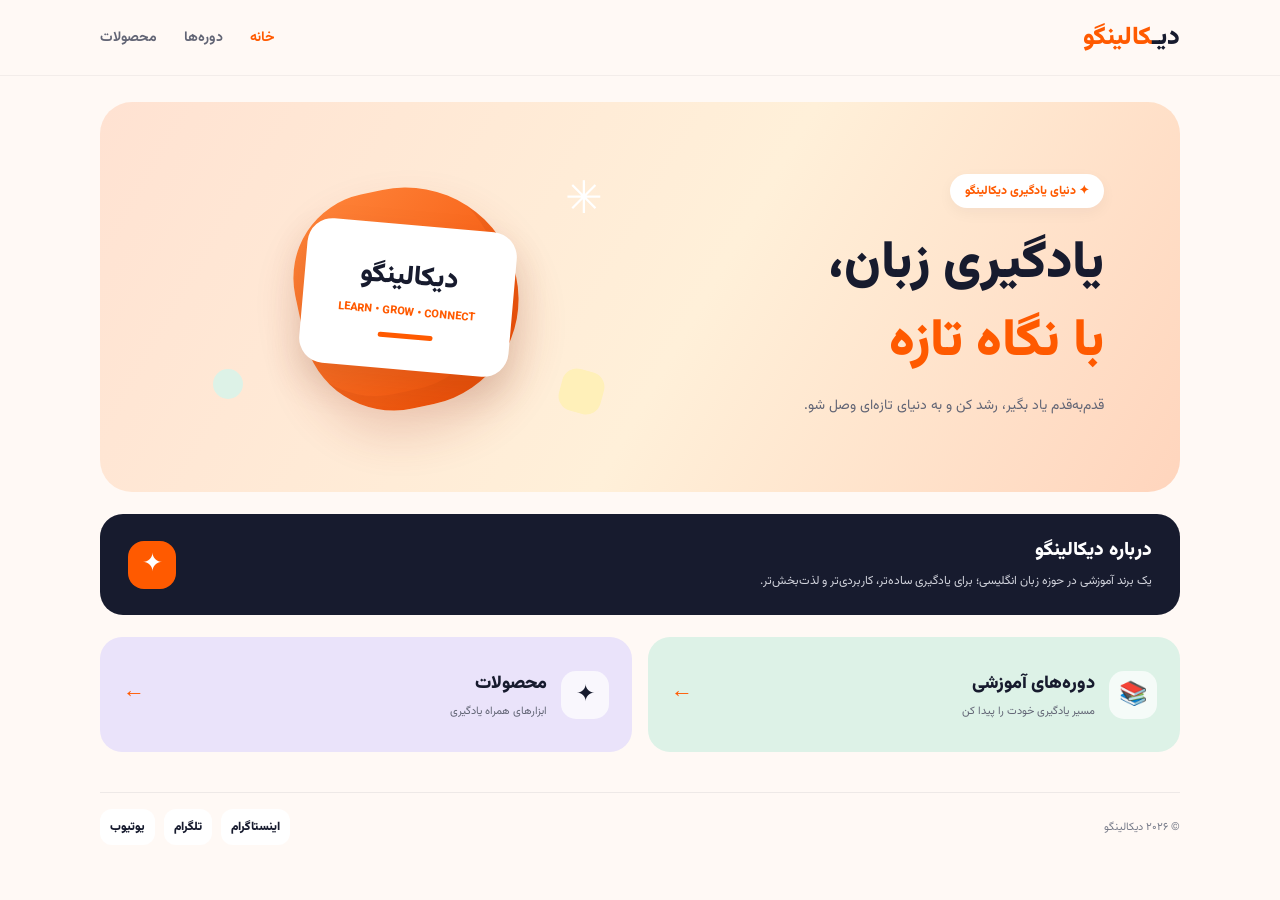
==== index.html @ 5a60fb33 "Update index.html" ====
<!DOCTYPE html>
<html lang="fa" dir="rtl">
<head>
<link rel="icon" type="image/jpeg" href="./InShot_20261015_233634057.jpg">
<link rel="apple-touch-icon" href="./InShot_20261015_233634057.jpg">
<meta charset="UTF-8">
<meta name="viewport" content="width=device-width, initial-scale=1.0">
<meta name="theme-color" content="#FFF9F5">
<title>Dicalingo | دیکالینگو</title>
<meta name="description" content="دیکالینگو؛ تجربه‌ای تازه در یادگیری زبان انگلیسی">
<link href="https://fonts.googleapis.com/css2?family=Vazirmatn:wght@300;400;500;600;700;800;900&display=swap" rel="stylesheet">
<style>
:root{--orange:#FF5A00;--navy:#171B2E;--cream:#FFF9F5;--peach:#FFE2D2;--mint:#DDF2E7;--lavender:#EAE3FA;--yellow:#FFF0B9;--muted:#777B89}
*{box-sizing:border-box;margin:0;padding:0}
html{scroll-behavior:smooth}
body{font-family:Vazirmatn,sans-serif;background:var(--cream);color:var(--navy);overflow-x:hidden}
a{text-decoration:none;color:inherit;-webkit-tap-highlight-color:transparent}
.container{width:min(1080px,92%);margin:auto}
header{height:76px;display:flex;align-items:center;position:sticky;top:0;z-index:20;background:#fff9f5ed;backdrop-filter:blur(14px);border-bottom:1px solid #171b2e0d}
.nav{display:flex;align-items:center;justify-content:space-between;gap:15px}
.logo{font-size:25px;font-weight:900;white-space:nowrap}
.logo span{color:var(--orange)}
nav{display:flex;align-items:center;gap:27px;font-size:14px;font-weight:700;color:#626575}
nav a{transition:.2s}nav a:hover,nav a.active{color:var(--orange)}
.hero{margin:26px auto 0;min-height:390px;border-radius:32px;background:linear-gradient(120deg,#FFE2D2,#FFF0D9 55%,#FFD5BD);display:grid;grid-template-columns:1fr 1fr;align-items:center;padding:38px 7%;position:relative;overflow:hidden}
.hero-copy{position:relative;z-index:2}
.eyebrow{display:inline-block;background:white;border-radius:30px;padding:8px 15px;color:var(--orange);font-size:12px;font-weight:800;box-shadow:0 5px 15px #171b2e0b}
.hero h1{font-size:clamp(34px,4.5vw,52px);line-height:1.5;font-weight:900;margin:18px 0 10px}
.hero h1 span{color:var(--orange)}
.hero-copy p{font-size:14px;color:#626575;line-height:2}
.hero-art{height:290px;position:relative;display:grid;place-items:center}
.orb{width:220px;height:220px;border-radius:43% 57% 54% 46%;background:linear-gradient(145deg,#ff873d,#f34b00);position:absolute;box-shadow:inset -15px -18px 0 #a52d001c,0 25px 45px #a73a2530;transform:rotate(-12deg);animation:float 6s ease-in-out infinite}
.brand-card{position:absolute;width:210px;height:145px;border-radius:25px;background:white;box-shadow:0 18px 35px #71341d25;display:flex;flex-direction:column;align-items:center;justify-content:center;transform:rotate(5deg);animation:float2 5s ease-in-out infinite}
.brand-card strong{font-size:27px;font-weight:900}
.brand-card small{color:var(--orange);font-size:11px;font-weight:800;margin-top:5px;direction:ltr}
.brand-card i{width:55px;height:5px;border-radius:10px;background:var(--orange);margin-top:13px}
.star{position:absolute;right:8%;top:5%;font-size:45px;color:white}
.bubble{position:absolute;width:43px;height:43px;border-radius:15px;background:var(--yellow);right:8%;bottom:10%;transform:rotate(15deg)}
.dot{position:absolute;width:30px;height:30px;border-radius:50%;background:var(--mint);left:8%;bottom:15%}
.intro{margin:22px auto 0;background:var(--navy);color:white;border-radius:23px;padding:22px 28px;display:flex;align-items:center;justify-content:space-between;gap:18px}
.intro h2{font-size:19px;font-weight:900;margin-bottom:4px}
.intro p{font-size:12px;line-height:2;color:#d1d3dc}
.intro-mark{width:48px;height:48px;border-radius:16px;background:var(--orange);display:grid;place-items:center;font-size:25px;flex-shrink:0}
.quick-links{display:grid;grid-template-columns:1fr 1fr;gap:16px;margin:22px auto}
.quick-card{min-height:115px;padding:20px 23px;border-radius:22px;display:flex;align-items:center;gap:14px;transition:.25s}
.quick-card:hover{transform:translateY(-4px);box-shadow:0 12px 25px #171b2e10}
.quick-card.courses{background:var(--mint)}
.quick-card.products{background:var(--lavender)}
.quick-card h3{font-size:18px;font-weight:900}
.quick-card p{font-size:11px;color:#626575;margin-top:5px}
.quick-icon{width:48px;height:48px;border-radius:15px;background:#ffffffb8;display:grid;place-items:center;font-size:23px;flex-shrink:0}
.arrow{font-size:22px;color:var(--orange);margin-right:auto}
footer{padding:18px 0 24px}
.footer-inner{display:flex;align-items:center;justify-content:space-between;gap:15px;border-top:1px solid #171b2e12;padding-top:16px}
.footer-copy{font-size:11px;color:var(--muted)}
.socials{display:flex;align-items:center;gap:9px}
.socials a{width:auto;min-width:36px;height:36px;padding:0 10px;white-space:nowrap;border-radius:12px;background:white;display:grid;place-items:center;color:var(--navy);font-size:12px;font-weight:900;transition:.2s}
.socials a:hover{background:var(--orange);color:white;transform:translateY(-2px)}
@keyframes float{50%{transform:translateY(-10px) rotate(-7deg)}}
@keyframes float2{50%{transform:translateY(-8px) rotate(8deg)}}
a:focus-visible{outline:3px solid var(--orange);outline-offset:4px}
@media(max-width:700px){
 header{height:66px}.logo{font-size:21px}nav{gap:13px;font-size:12px}
 .hero{grid-template-columns:1fr;text-align:center;padding:28px 6% 12px;min-height:unset;border-radius:25px}
 .hero h1{font-size:34px;margin:13px 0 7px}.hero-copy p{font-size:12px}
 .hero-art{height:215px}.orb{width:165px;height:165px}.brand-card{width:165px;height:115px}
 .brand-card strong{font-size:23px}.brand-card small{font-size:9px}.star{font-size:35px}
 .intro{padding:17px 19px;border-radius:19px}.intro h2{font-size:16px}.intro p{font-size:11px}
 .quick-links{gap:10px}.quick-card{padding:14px;min-height:105px;gap:9px}
 .quick-card h3{font-size:14px}.quick-card p{font-size:10px}.quick-icon{width:38px;height:38px;font-size:19px}
 .arrow{font-size:17px}
}
@media(max-width:360px){.container{width:94%}nav{gap:9px;font-size:11px}.logo{font-size:19px}.quick-card{padding:11px}.quick-card h3{font-size:13px}}
@media(prefers-reduced-motion:reduce){*,*:before,*:after{animation:none!important;transition:none!important;scroll-behavior:auto!important}}
</style>
</head>
<body>
<header>
 <div class="container nav">
  <a class="logo" href="index.html">دیـ<span>کالینگو</span></a>
  <nav aria-label="منوی اصلی">
   <a class="active" href="index.html">خانه</a>
   <a href="courses.html">دوره‌ها</a>
   <a href="products.html">محصولات</a>
  </nav>
 </div>
</header>
<main class="container">
 <section class="hero">
  <div class="hero-copy">
   <div class="eyebrow">✦ دنیای یادگیری دیکالینگو</div>
   <h1>یادگیری زبان،<br><span>با نگاه تازه</span></h1>
   <p>قدم‌به‌قدم یاد بگیر، رشد کن و به دنیای تازه‌ای وصل شو.</p>
  </div>
  <div class="hero-art" aria-hidden="true">
   <div class="orb"></div><div class="star">✳</div><div class="dot"></div><div class="bubble"></div>
   <div class="brand-card"><strong>دیکالینگو</strong><small>LEARN • GROW • CONNECT</small><i></i></div>
  </div>
 </section>
 <section class="intro">
  <div><h2>درباره دیکالینگو</h2><p>یک برند آموزشی در حوزه زبان انگلیسی؛ برای یادگیری ساده‌تر، کاربردی‌تر و لذت‌بخش‌تر.</p></div>
  <div class="intro-mark">✦</div>
 </section>
 <section class="quick-links">
  <a class="quick-card courses" href="courses.html">
   <div class="quick-icon">📚</div>
   <div><h3>دوره‌های آموزشی</h3><p>مسیر یادگیری خودت را پیدا کن</p></div>
   <span class="arrow">←</span>
  </a>
  <a class="quick-card products" href="products.html">
   <div class="quick-icon">✦</div>
   <div><h3>محصولات</h3><p>ابزارهای همراه یادگیری</p></div>
   <span class="arrow">←</span>
  </a>
 </section>
</main>
<footer><div class="container footer-inner">
 <div class="footer-copy">© ۲۰۲۶ دیکالینگو</div>
 <div class="socials">
  <a href="https://instagram.com/dicalingo" target="_blank" rel="noopener noreferrer" aria-label="اینستاگرام">اینستاگرام</a>
  <a href="https://t.me/dicalingo" target="_blank" rel="noopener noreferrer" aria-label="تلگرام">تلگرام</a>
  <a href="https://www.youtube.com/@dicalingo" target="_blank" rel="noopener noreferrer" aria-label="یوتیوب">یوتیوب</a>
 </div>
</div></footer>
</body>
</html>
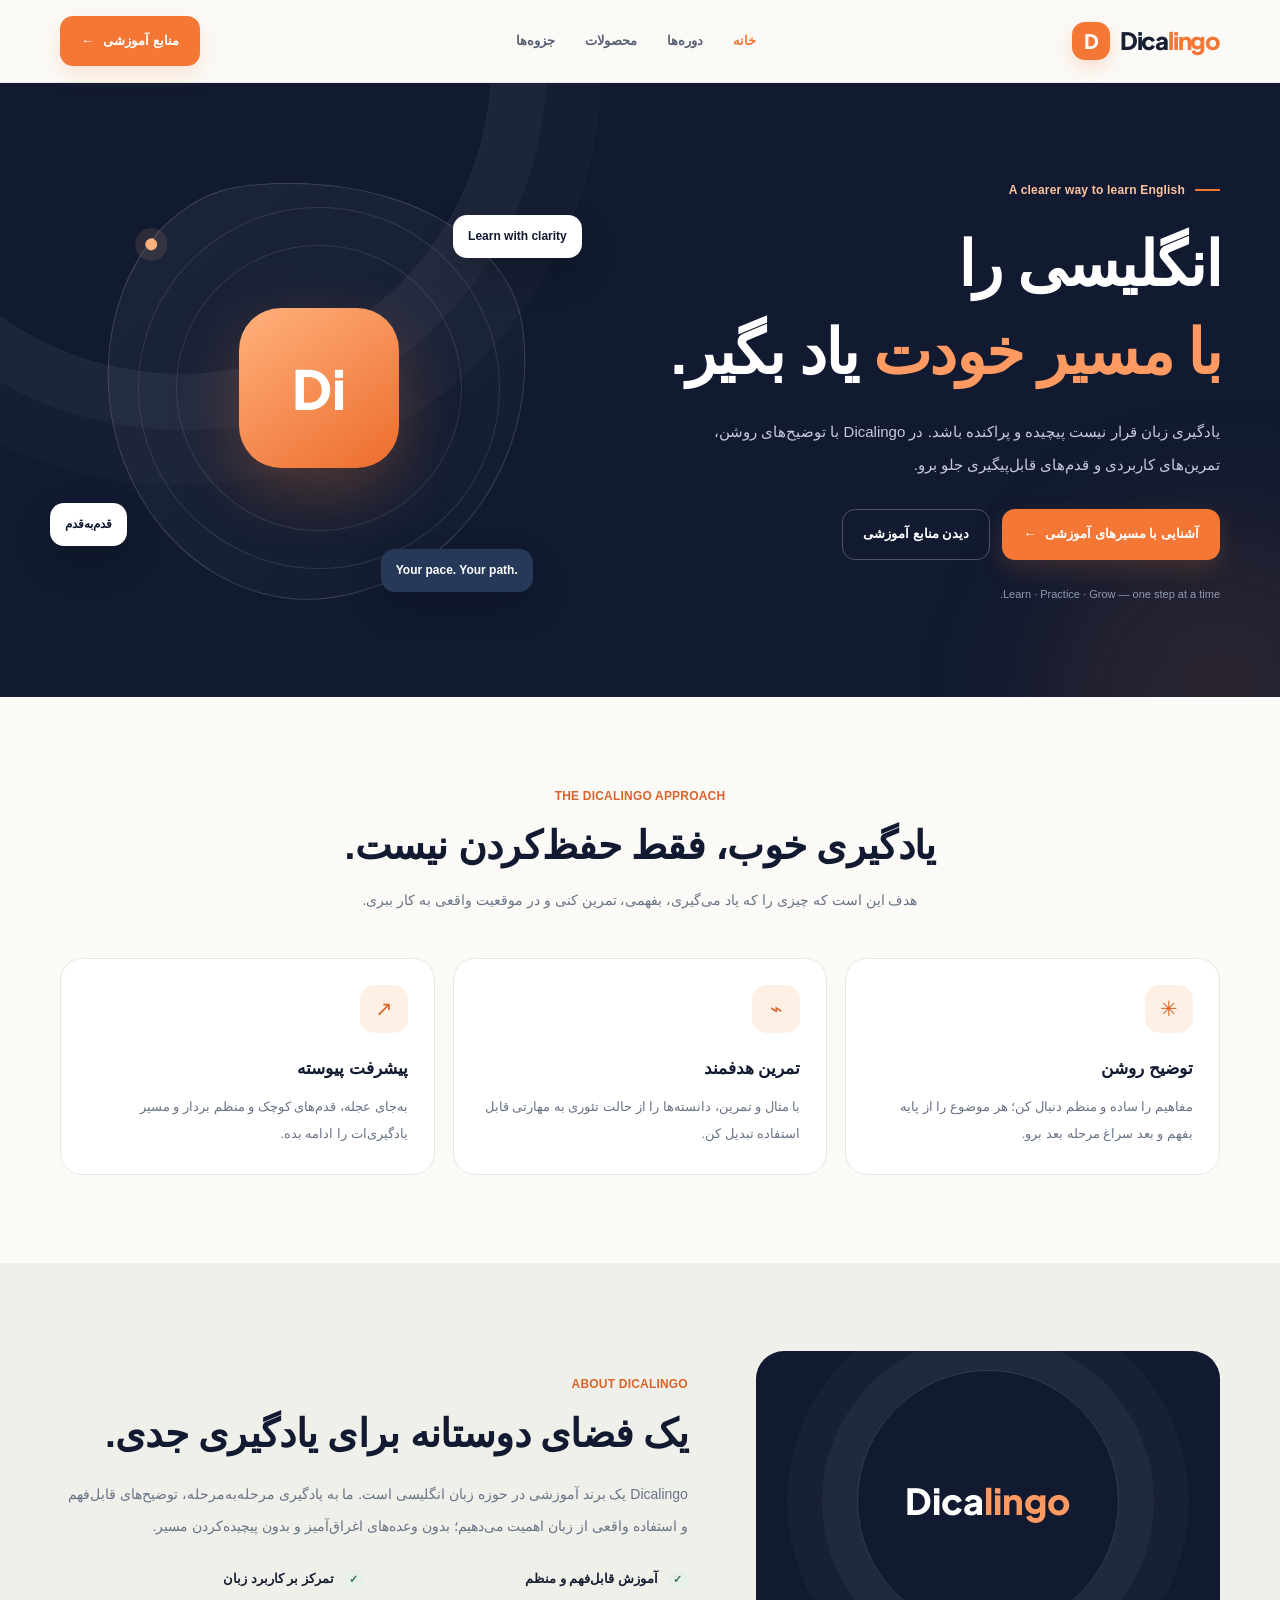
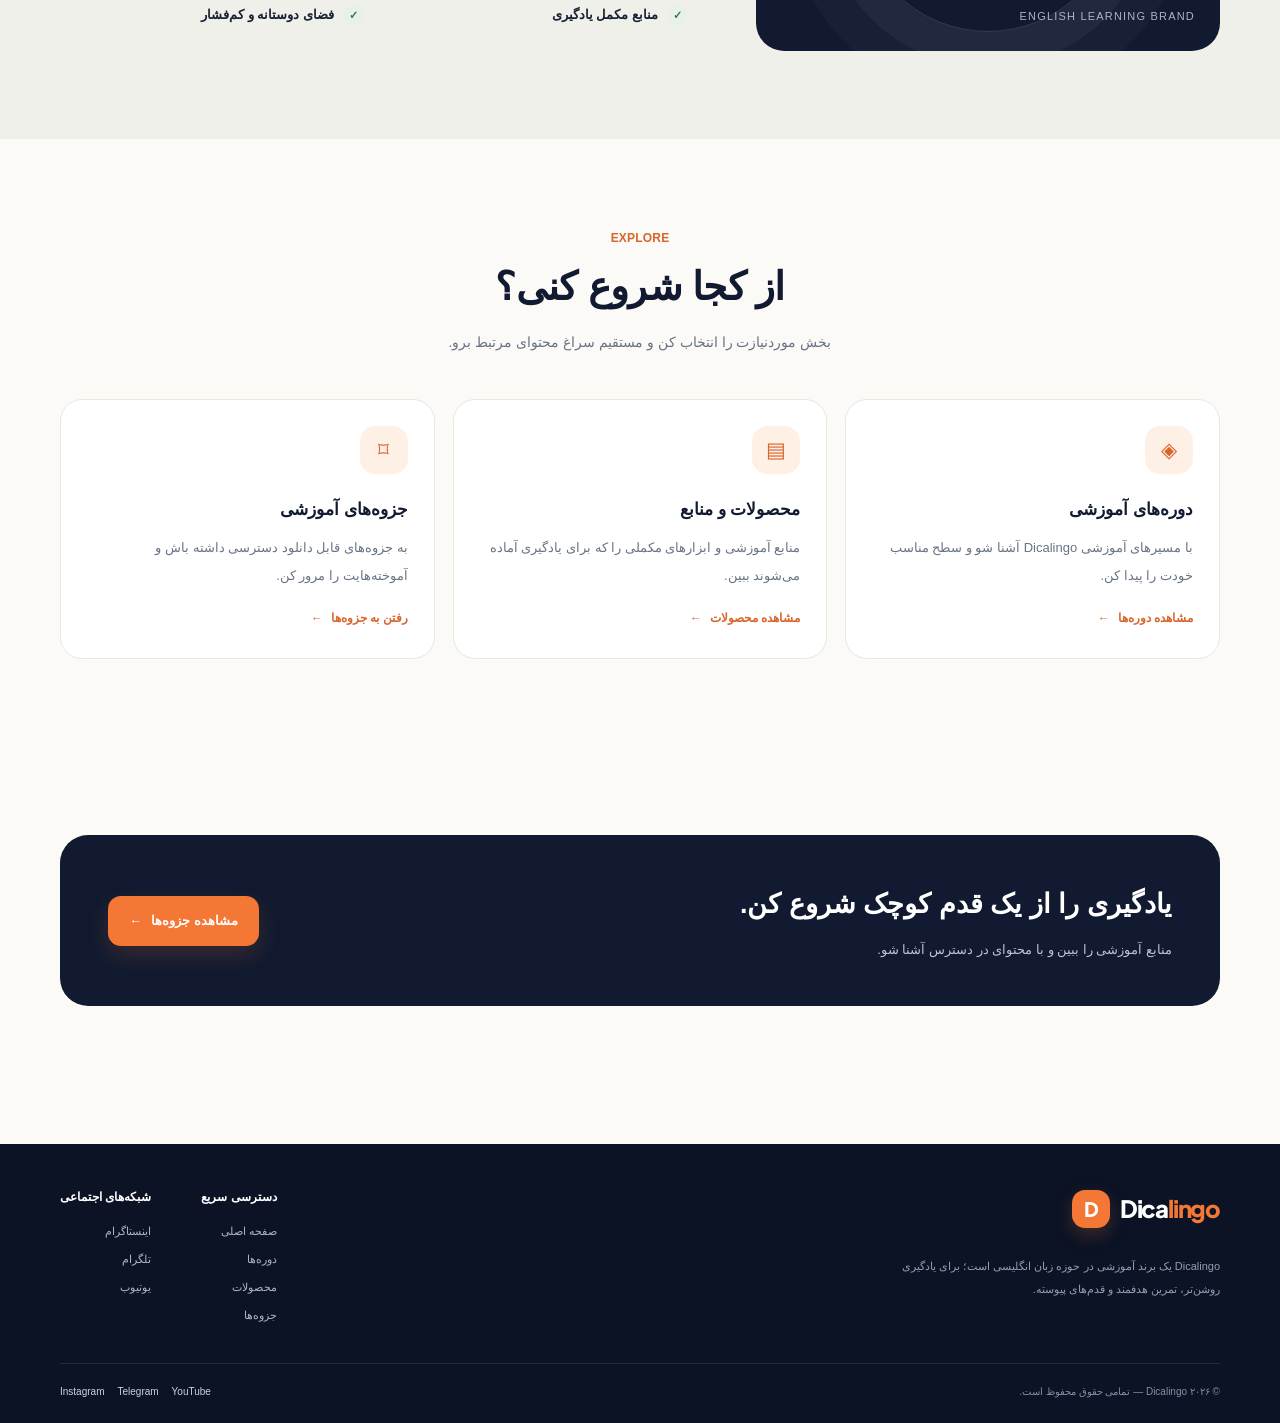
==== commit edb8a8b2: "Add files via upload Redesigned dicalingo site" ====
--- a/index.html
+++ b/index.html
@@ -1,126 +1,103 @@
 <!DOCTYPE html>
 <html lang="fa" dir="rtl">
 <head>
-<link rel="icon" type="image/jpeg" href="./InShot_20261015_233634057.jpg">
-<link rel="apple-touch-icon" href="./InShot_20261015_233634057.jpg">
-<meta charset="UTF-8">
-<meta name="viewport" content="width=device-width, initial-scale=1.0">
-<meta name="theme-color" content="#FFF9F5">
-<title>Dicalingo | دیکالینگو</title>
-<meta name="description" content="دیکالینگو؛ تجربه‌ای تازه در یادگیری زبان انگلیسی">
-<link href="https://fonts.googleapis.com/css2?family=Vazirmatn:wght@300;400;500;600;700;800;900&display=swap" rel="stylesheet">
-<style>
-:root{--orange:#FF5A00;--navy:#171B2E;--cream:#FFF9F5;--peach:#FFE2D2;--mint:#DDF2E7;--lavender:#EAE3FA;--yellow:#FFF0B9;--muted:#777B89}
-*{box-sizing:border-box;margin:0;padding:0}
-html{scroll-behavior:smooth}
-body{font-family:Vazirmatn,sans-serif;background:var(--cream);color:var(--navy);overflow-x:hidden}
-a{text-decoration:none;color:inherit;-webkit-tap-highlight-color:transparent}
-.container{width:min(1080px,92%);margin:auto}
-header{height:76px;display:flex;align-items:center;position:sticky;top:0;z-index:20;background:#fff9f5ed;backdrop-filter:blur(14px);border-bottom:1px solid #171b2e0d}
-.nav{display:flex;align-items:center;justify-content:space-between;gap:15px}
-.logo{font-size:25px;font-weight:900;white-space:nowrap}
-.logo span{color:var(--orange)}
-nav{display:flex;align-items:center;gap:27px;font-size:14px;font-weight:700;color:#626575}
-nav a{transition:.2s}nav a:hover,nav a.active{color:var(--orange)}
-.hero{margin:26px auto 0;min-height:390px;border-radius:32px;background:linear-gradient(120deg,#FFE2D2,#FFF0D9 55%,#FFD5BD);display:grid;grid-template-columns:1fr 1fr;align-items:center;padding:38px 7%;position:relative;overflow:hidden}
-.hero-copy{position:relative;z-index:2}
-.eyebrow{display:inline-block;background:white;border-radius:30px;padding:8px 15px;color:var(--orange);font-size:12px;font-weight:800;box-shadow:0 5px 15px #171b2e0b}
-.hero h1{font-size:clamp(34px,4.5vw,52px);line-height:1.5;font-weight:900;margin:18px 0 10px}
-.hero h1 span{color:var(--orange)}
-.hero-copy p{font-size:14px;color:#626575;line-height:2}
-.hero-art{height:290px;position:relative;display:grid;place-items:center}
-.orb{width:220px;height:220px;border-radius:43% 57% 54% 46%;background:linear-gradient(145deg,#ff873d,#f34b00);position:absolute;box-shadow:inset -15px -18px 0 #a52d001c,0 25px 45px #a73a2530;transform:rotate(-12deg);animation:float 6s ease-in-out infinite}
-.brand-card{position:absolute;width:210px;height:145px;border-radius:25px;background:white;box-shadow:0 18px 35px #71341d25;display:flex;flex-direction:column;align-items:center;justify-content:center;transform:rotate(5deg);animation:float2 5s ease-in-out infinite}
-.brand-card strong{font-size:27px;font-weight:900}
-.brand-card small{color:var(--orange);font-size:11px;font-weight:800;margin-top:5px;direction:ltr}
-.brand-card i{width:55px;height:5px;border-radius:10px;background:var(--orange);margin-top:13px}
-.star{position:absolute;right:8%;top:5%;font-size:45px;color:white}
-.bubble{position:absolute;width:43px;height:43px;border-radius:15px;background:var(--yellow);right:8%;bottom:10%;transform:rotate(15deg)}
-.dot{position:absolute;width:30px;height:30px;border-radius:50%;background:var(--mint);left:8%;bottom:15%}
-.intro{margin:22px auto 0;background:var(--navy);color:white;border-radius:23px;padding:22px 28px;display:flex;align-items:center;justify-content:space-between;gap:18px}
-.intro h2{font-size:19px;font-weight:900;margin-bottom:4px}
-.intro p{font-size:12px;line-height:2;color:#d1d3dc}
-.intro-mark{width:48px;height:48px;border-radius:16px;background:var(--orange);display:grid;place-items:center;font-size:25px;flex-shrink:0}
-.quick-links{display:grid;grid-template-columns:1fr 1fr;gap:16px;margin:22px auto}
-.quick-card{min-height:115px;padding:20px 23px;border-radius:22px;display:flex;align-items:center;gap:14px;transition:.25s}
-.quick-card:hover{transform:translateY(-4px);box-shadow:0 12px 25px #171b2e10}
-.quick-card.courses{background:var(--mint)}
-.quick-card.products{background:var(--lavender)}
-.quick-card h3{font-size:18px;font-weight:900}
-.quick-card p{font-size:11px;color:#626575;margin-top:5px}
-.quick-icon{width:48px;height:48px;border-radius:15px;background:#ffffffb8;display:grid;place-items:center;font-size:23px;flex-shrink:0}
-.arrow{font-size:22px;color:var(--orange);margin-right:auto}
-footer{padding:18px 0 24px}
-.footer-inner{display:flex;align-items:center;justify-content:space-between;gap:15px;border-top:1px solid #171b2e12;padding-top:16px}
-.footer-copy{font-size:11px;color:var(--muted)}
-.socials{display:flex;align-items:center;gap:9px}
-.socials a{width:auto;min-width:36px;height:36px;padding:0 10px;white-space:nowrap;border-radius:12px;background:white;display:grid;place-items:center;color:var(--navy);font-size:12px;font-weight:900;transition:.2s}
-.socials a:hover{background:var(--orange);color:white;transform:translateY(-2px)}
-@keyframes float{50%{transform:translateY(-10px) rotate(-7deg)}}
-@keyframes float2{50%{transform:translateY(-8px) rotate(8deg)}}
-a:focus-visible{outline:3px solid var(--orange);outline-offset:4px}
-@media(max-width:700px){
- header{height:66px}.logo{font-size:21px}nav{gap:13px;font-size:12px}
- .hero{grid-template-columns:1fr;text-align:center;padding:28px 6% 12px;min-height:unset;border-radius:25px}
- .hero h1{font-size:34px;margin:13px 0 7px}.hero-copy p{font-size:12px}
- .hero-art{height:215px}.orb{width:165px;height:165px}.brand-card{width:165px;height:115px}
- .brand-card strong{font-size:23px}.brand-card small{font-size:9px}.star{font-size:35px}
- .intro{padding:17px 19px;border-radius:19px}.intro h2{font-size:16px}.intro p{font-size:11px}
- .quick-links{gap:10px}.quick-card{padding:14px;min-height:105px;gap:9px}
- .quick-card h3{font-size:14px}.quick-card p{font-size:10px}.quick-icon{width:38px;height:38px;font-size:19px}
- .arrow{font-size:17px}
-}
-@media(max-width:360px){.container{width:94%}nav{gap:9px;font-size:11px}.logo{font-size:19px}.quick-card{padding:11px}.quick-card h3{font-size:13px}}
-@media(prefers-reduced-motion:reduce){*,*:before,*:after{animation:none!important;transition:none!important;scroll-behavior:auto!important}}
-</style>
+ <meta charset="UTF-8">
+ <meta name="viewport" content="width=device-width, initial-scale=1">
+ <meta name="theme-color" content="#111a30">
+ <link rel="icon" type="image/jpeg" href="./InShot_20261015_233634057.jpg">
+ <link rel="apple-touch-icon" href="./InShot_20261015_233634057.jpg">
+ <meta name="description" content="Dicalingo؛ یادگیری زبان انگلیسی با توضیح روشن، تمرین کاربردی و قدم‌های پیوسته.">
+ <meta name="color-scheme" content="light">
+ <title>Dicalingo | یادگیری انگلیسی با مسیر خودت</title>
+ <link rel="preconnect" href="https://fonts.googleapis.com">
+ <link rel="preconnect" href="https://fonts.gstatic.com" crossorigin>
+ <link rel="stylesheet" href="styles.css">
 </head>
 <body>
-<header>
- <div class="container nav">
-  <a class="logo" href="index.html">دیـ<span>کالینگو</span></a>
-  <nav aria-label="منوی اصلی">
-   <a class="active" href="index.html">خانه</a>
-   <a href="courses.html">دوره‌ها</a>
-   <a href="products.html">محصولات</a>
+
+<a class="skip-link" href="#main">رفتن به محتوای اصلی</a>
+<header class="site-header">
+ <div class="container header-inner">
+  <a class="brand" href="index.html" aria-label="Dicalingo، صفحه اصلی"><span class="brand-mark">D</span><span class="brand-word">Dica<span>lingo</span></span></a>
+  <nav class="main-nav" id="main-navigation" aria-label="منوی اصلی">
+   <a href="index.html" aria-current='page'>خانه</a>
+   <a href="courses.html" >دوره‌ها</a>
+   <a href="products.html" >محصولات</a>
+   <a href="notes.html" >جزوه‌ها</a>
   </nav>
+  <div class="header-actions"><a class="btn btn-primary" href="products.html">منابع آموزشی <span aria-hidden="true">←</span></a><button class="menu-toggle" type="button" aria-label="باز کردن منو" aria-expanded="false" aria-controls="main-navigation">☰</button></div>
  </div>
 </header>
-<main class="container">
- <section class="hero">
-  <div class="hero-copy">
-   <div class="eyebrow">✦ دنیای یادگیری دیکالینگو</div>
-   <h1>یادگیری زبان،<br><span>با نگاه تازه</span></h1>
-   <p>قدم‌به‌قدم یاد بگیر، رشد کن و به دنیای تازه‌ای وصل شو.</p>
+
+<main id="main">
+
+<section class="hero">
+ <div class="container hero-grid">
+  <div class="reveal">
+   <div class="eyebrow">A clearer way to learn English</div>
+   <h1>انگلیسی را<br><em>با مسیر خودت</em> یاد بگیر.</h1>
+   <p class="hero-copy">یادگیری زبان قرار نیست پیچیده و پراکنده باشد. در Dicalingo با توضیح‌های روشن، تمرین‌های کاربردی و قدم‌های قابل‌پیگیری جلو برو.</p>
+   <div class="hero-actions"><a class="btn btn-primary" href="courses.html">آشنایی با مسیرهای آموزشی <span>←</span></a><a class="btn btn-outline" href="products.html">دیدن منابع آموزشی</a></div>
+   <div class="hero-note">Learn · Practice · Grow — one step at a time.</div>
   </div>
-  <div class="hero-art" aria-hidden="true">
-   <div class="orb"></div><div class="star">✳</div><div class="dot"></div><div class="bubble"></div>
-   <div class="brand-card"><strong>دیکالینگو</strong><small>LEARN • GROW • CONNECT</small><i></i></div>
+  <div class="hero-art reveal" aria-label="نشان گرافیکی دیکالینگو">
+   <div class="art-frame"><div class="art-core">Di</div><span class="art-dot"></span></div>
+   <div class="art-chip one">Learn with clarity</div><div class="art-chip two">قدم‌به‌قدم</div><div class="art-chip three">Your pace. Your path.</div>
   </div>
- </section>
- <section class="intro">
-  <div><h2>درباره دیکالینگو</h2><p>یک برند آموزشی در حوزه زبان انگلیسی؛ برای یادگیری ساده‌تر، کاربردی‌تر و لذت‌بخش‌تر.</p></div>
-  <div class="intro-mark">✦</div>
- </section>
- <section class="quick-links">
-  <a class="quick-card courses" href="courses.html">
-   <div class="quick-icon">📚</div>
-   <div><h3>دوره‌های آموزشی</h3><p>مسیر یادگیری خودت را پیدا کن</p></div>
-   <span class="arrow">←</span>
-  </a>
-  <a class="quick-card products" href="products.html">
-   <div class="quick-icon">✦</div>
-   <div><h3>محصولات</h3><p>ابزارهای همراه یادگیری</p></div>
-   <span class="arrow">←</span>
-  </a>
- </section>
+ </div>
+</section>
+
+<section class="section">
+ <div class="container">
+  <div class="section-head reveal"><div class="kicker">THE DICALINGO APPROACH</div><h2 class="section-title">یادگیری خوب، فقط حفظ‌کردن نیست.</h2><p class="section-desc">هدف این است که چیزی را که یاد می‌گیری، بفهمی، تمرین کنی و در موقعیت واقعی به کار ببری.</p></div>
+  <div class="grid-3">
+   <article class="feature-card reveal"><div class="feature-icon">✳</div><h3>توضیح روشن</h3><p>مفاهیم را ساده و منظم دنبال کن؛ هر موضوع را از پایه بفهم و بعد سراغ مرحله بعد برو.</p></article>
+   <article class="feature-card reveal"><div class="feature-icon">⌁</div><h3>تمرین هدفمند</h3><p>با مثال و تمرین، دانسته‌ها را از حالت تئوری به مهارتی قابل استفاده تبدیل کن.</p></article>
+   <article class="feature-card reveal"><div class="feature-icon">↗</div><h3>پیشرفت پیوسته</h3><p>به‌جای عجله، قدم‌های کوچک و منظم بردار و مسیر یادگیری‌ات را ادامه بده.</p></article>
+  </div>
+ </div>
+</section>
+
+<section class="section about-band">
+ <div class="container about-grid">
+  <div class="about-visual reveal"><div class="about-logo">Dica<span>lingo</span></div><div class="about-stamp">ENGLISH LEARNING BRAND</div></div>
+  <div class="about-copy reveal"><div class="kicker">ABOUT DICALINGO</div><h2 class="section-title">یک فضای دوستانه برای یادگیری جدی.</h2><p>Dicalingo یک برند آموزشی در حوزه زبان انگلیسی است. ما به یادگیری مرحله‌به‌مرحله، توضیح‌های قابل‌فهم و استفاده واقعی از زبان اهمیت می‌دهیم؛ بدون وعده‌های اغراق‌آمیز و بدون پیچیده‌کردن مسیر.</p><div class="check-grid"><div class="check-item">آموزش قابل‌فهم و منظم</div><div class="check-item">تمرکز بر کاربرد زبان</div><div class="check-item">منابع مکمل یادگیری</div><div class="check-item">فضای دوستانه و کم‌فشار</div></div></div>
+ </div>
+</section>
+
+<section class="section">
+ <div class="container">
+  <div class="section-head reveal"><div class="kicker">EXPLORE</div><h2 class="section-title">از کجا شروع کنی؟</h2><p class="section-desc">بخش موردنیازت را انتخاب کن و مستقیم سراغ محتوای مرتبط برو.</p></div>
+  <div class="grid-3">
+   <article class="content-card reveal"><div class="feature-icon">◈</div><h3>دوره‌های آموزشی</h3><p>با مسیرهای آموزشی Dicalingo آشنا شو و سطح مناسب خودت را پیدا کن.</p><a class="card-link" href="courses.html">مشاهده دوره‌ها <span>←</span></a></article>
+   <article class="content-card reveal"><div class="feature-icon">▤</div><h3>محصولات و منابع</h3><p>منابع آموزشی و ابزارهای مکملی را که برای یادگیری آماده می‌شوند ببین.</p><a class="card-link" href="products.html">مشاهده محصولات <span>←</span></a></article>
+   <article class="content-card reveal"><div class="feature-icon">⌑</div><h3>جزوه‌های آموزشی</h3><p>به جزوه‌های قابل دانلود دسترسی داشته باش و آموخته‌هایت را مرور کن.</p><a class="card-link" href="notes.html">رفتن به جزوه‌ها <span>←</span></a></article>
+  </div>
+ </div>
+</section>
+
+<section class="section">
+ <div class="container"><div class="split-cta reveal"><div><h2>یادگیری را از یک قدم کوچک شروع کن.</h2><p>منابع آموزشی را ببین و با محتوای در دسترس آشنا شو.</p></div><a class="btn btn-primary" href="notes.html">مشاهده جزوه‌ها <span>←</span></a></div></div>
+</section>
+
 </main>
-<footer><div class="container footer-inner">
- <div class="footer-copy">© ۲۰۲۶ دیکالینگو</div>
- <div class="socials">
-  <a href="https://instagram.com/dicalingo" target="_blank" rel="noopener noreferrer" aria-label="اینستاگرام">اینستاگرام</a>
-  <a href="https://t.me/dicalingo" target="_blank" rel="noopener noreferrer" aria-label="تلگرام">تلگرام</a>
-  <a href="https://www.youtube.com/@dicalingo" target="_blank" rel="noopener noreferrer" aria-label="یوتیوب">یوتیوب</a>
+
+<footer class="site-footer">
+ <div class="container">
+  <div class="footer-top">
+   <div>
+    <a class="brand footer-brand" href="index.html"><span class="brand-mark">D</span><span class="brand-word">Dica<span>lingo</span></span></a>
+    <p class="footer-about">Dicalingo یک برند آموزشی در حوزه زبان انگلیسی است؛ برای یادگیری روشن‌تر، تمرین هدفمند و قدم‌های پیوسته.</p>
+   </div>
+   <div class="footer-links">
+    <div class="footer-col"><h4>دسترسی سریع</h4><a href="index.html">صفحه اصلی</a><a href="courses.html">دوره‌ها</a><a href="products.html">محصولات</a><a href="notes.html">جزوه‌ها</a></div>
+    <div class="footer-col"><h4>شبکه‌های اجتماعی</h4><a href="https://instagram.com/dicalingo" target="_blank" rel="noopener noreferrer">اینستاگرام</a><a href="https://t.me/dicalingo" target="_blank" rel="noopener noreferrer">تلگرام</a><a href="https://www.youtube.com/@dicalingo" target="_blank" rel="noopener noreferrer">یوتیوب</a></div>
+   </div>
+  </div>
+  <div class="footer-bottom"><span>© ۲۰۲۶ Dicalingo — تمامی حقوق محفوظ است.</span><span class="socials"><a href="https://instagram.com/dicalingo" target="_blank" rel="noopener noreferrer">Instagram</a><a href="https://t.me/dicalingo" target="_blank" rel="noopener noreferrer">Telegram</a><a href="https://www.youtube.com/@dicalingo" target="_blank" rel="noopener noreferrer">YouTube</a></span></div>
  </div>
-</div></footer>
+</footer>
+
+<script src="script.js" defer></script>
 </body>
 </html>
--- a/styles.css
+++ b/styles.css
@@ -0,0 +1,164 @@
+@import url('https://fonts.googleapis.com/css2?family=Estedad:wght@400;500;600;700;800;900&family=Plus+Jakarta+Sans:wght@400;500;600;700;800&display=swap');
+
+:root{
+  --ink:#172033;--navy:#111a30;--navy-2:#1a2947;--orange:#f47735;--orange-2:#ff9b62;
+  --paper:#fbfaf7;--white:#fff;--muted:#687386;--line:#e9e7e1;--soft:#fff0e6;
+  --mint:#e8f2eb;--lilac:#efebf8;--shadow:0 22px 60px rgba(17,26,48,.09);
+  --radius:24px;--container:1160px;
+}
+*{box-sizing:border-box}
+html{scroll-behavior:smooth;scroll-padding-top:100px}
+body{margin:0;background:var(--paper);color:var(--ink);font-family:"Estedad",sans-serif;line-height:1.9;font-weight:400}
+body,button,input{font-family:"Estedad",sans-serif}
+a{color:inherit;text-decoration:none}
+button{cursor:pointer}
+img{max-width:100%;display:block}
+.container{width:min(var(--container),calc(100% - 44px));margin-inline:auto}
+.skip-link{position:absolute;top:-60px;right:16px;background:#fff;padding:10px 16px;z-index:1000;border-radius:10px}
+.skip-link:focus{top:12px}
+.site-header{position:sticky;top:0;z-index:100;background:rgba(251,250,247,.88);backdrop-filter:blur(18px);border-bottom:1px solid rgba(23,32,51,.07)}
+.header-inner{height:82px;display:flex;align-items:center;justify-content:space-between;gap:24px}
+.brand{display:inline-flex;align-items:center;gap:10px;font-family:"Plus Jakarta Sans","Estedad",sans-serif;font-size:24px;font-weight:800;letter-spacing:-1.2px;direction:ltr;white-space:nowrap}
+.brand-mark{width:38px;height:38px;border-radius:13px;background:var(--orange);display:grid;place-items:center;color:#fff;font-size:20px;font-weight:800;box-shadow:0 7px 18px #f4773538}
+.brand-word span{color:var(--orange)}
+.main-nav{display:flex;align-items:center;gap:30px;color:#596274;font-size:13px;font-weight:600}
+.main-nav a{transition:color .2s}
+.main-nav a:hover,.main-nav a[aria-current="page"]{color:var(--orange)}
+.header-actions{display:flex;align-items:center;gap:10px}
+.btn{display:inline-flex;align-items:center;justify-content:center;gap:9px;padding:12px 20px;border-radius:13px;font-size:13px;font-weight:700;border:1px solid transparent;transition:transform .2s,background .2s,border-color .2s;white-space:nowrap}
+.btn:hover{transform:translateY(-2px)}
+.btn-primary{background:var(--orange);color:#fff;box-shadow:0 9px 22px #f477352c}
+.btn-primary:hover{background:#e96828}
+.btn-outline{border-color:#d9dce2;color:var(--ink);background:#fff}
+.btn-outline:hover{border-color:var(--orange);color:var(--orange)}
+.menu-toggle{display:none;width:44px;height:44px;border:1px solid var(--line);border-radius:13px;background:#fff;color:var(--navy);font-size:21px}
+.hero{position:relative;overflow:hidden;padding:88px 0 92px;background:var(--navy);color:#fff}
+.hero:before{content:"";position:absolute;width:620px;height:620px;border-radius:50%;border:1px solid #ffffff12;top:-330px;left:-130px;box-shadow:0 0 0 55px #ffffff08,0 0 0 110px #ffffff05}
+.hero:after{content:"";position:absolute;width:340px;height:340px;border-radius:50%;background:#f477351c;filter:blur(70px);right:-110px;bottom:-170px}
+.hero-grid{position:relative;z-index:1;display:grid;grid-template-columns:1.05fr .95fr;align-items:center;gap:70px}
+.eyebrow{display:inline-flex;align-items:center;gap:10px;color:#ffc49e;font-size:12px;font-weight:700;letter-spacing:.2px;margin-bottom:20px}
+.eyebrow:before{content:"";width:25px;height:2px;background:var(--orange)}
+.hero h1{font-size:clamp(36px,5vw,62px);line-height:1.42;letter-spacing:-1.7px;margin:0 0 18px;font-weight:800}
+.hero h1 em{font-style:normal;color:#ff9b62}
+.hero-copy{max-width:570px;color:#c3cada;font-size:15px;line-height:2.2;margin:0 0 28px}
+.hero-actions{display:flex;flex-wrap:wrap;gap:12px}
+.hero .btn-outline{background:transparent;border-color:#ffffff40;color:#fff}
+.hero .btn-outline:hover{border-color:#ff9b62;color:#ffb58c}
+.hero-art{min-height:370px;position:relative;display:grid;place-items:center}
+.art-frame{width:min(100%,420px);aspect-ratio:1/1;border:1px solid #ffffff26;border-radius:38% 62% 54% 46% / 48% 42% 58% 52%;display:grid;place-items:center;position:relative;transform:rotate(-7deg);background:linear-gradient(145deg,#ffffff0d,#ffffff02)}
+.art-frame:before,.art-frame:after{content:"";position:absolute;border:1px solid #ffffff1b;border-radius:50%}
+.art-frame:before{inset:28px}.art-frame:after{inset:66px}
+.art-core{width:160px;height:160px;border-radius:42px;background:linear-gradient(145deg,#ffb17c,#ed6c2d);display:grid;place-items:center;color:#fff;font:800 54px "Plus Jakarta Sans";box-shadow:0 24px 65px #f4773544;transform:rotate(7deg)}
+.art-chip{position:absolute;padding:10px 15px;border-radius:14px;background:#fff;color:var(--navy);font-size:12px;font-weight:700;box-shadow:0 15px 35px #0003;direction:ltr}
+.art-chip.one{top:37px;right:-4px}.art-chip.two{bottom:52px;left:-10px}.art-chip.three{bottom:6px;right:45px;background:#263958;color:#fff}
+.art-dot{position:absolute;width:12px;height:12px;border-radius:50%;background:#ffb17c;top:40px;left:54px;box-shadow:0 0 0 10px #ffb17c1c}
+.hero-note{margin-top:24px;color:#8f9ab0;font-size:11px}
+.section{padding:88px 0}
+.section-head{max-width:690px;margin:0 auto 42px;text-align:center}
+.kicker{color:#d9652c;font-size:12px;font-weight:800;letter-spacing:.2px}
+.section-title{font-size:clamp(27px,3.4vw,39px);line-height:1.55;letter-spacing:-.7px;color:var(--navy);margin:8px 0 10px;font-weight:800}
+.section-desc{margin:0;color:var(--muted);font-size:14px;line-height:2.1}
+.grid-3{display:grid;grid-template-columns:repeat(3,1fr);gap:18px}
+.feature-card,.content-card{background:#fff;border:1px solid var(--line);border-radius:22px;padding:26px;transition:transform .25s,box-shadow .25s,border-color .25s}
+.feature-card:hover,.content-card:hover{transform:translateY(-5px);box-shadow:var(--shadow);border-color:#f4c5a9}
+.feature-icon{width:48px;height:48px;border-radius:15px;background:var(--soft);display:grid;place-items:center;color:#d9652c;font-size:21px;margin-bottom:20px}
+.feature-card h3,.content-card h3{font-size:17px;color:var(--navy);margin:0 0 8px;font-weight:800}
+.feature-card p,.content-card p{margin:0;color:var(--muted);font-size:13px;line-height:2.1}
+.about-band{background:#f0f0eb}
+.about-grid{display:grid;grid-template-columns:.85fr 1.15fr;align-items:center;gap:68px}
+.about-visual{min-height:300px;border-radius:28px;background:var(--navy);position:relative;overflow:hidden;display:grid;place-items:center;color:#fff}
+.about-visual:before{content:"";position:absolute;width:260px;height:260px;border:1px solid #ffffff25;border-radius:50%;box-shadow:0 0 0 35px #ffffff0a,0 0 0 70px #ffffff07}
+.about-logo{position:relative;z-index:1;font:800 36px "Plus Jakarta Sans";direction:ltr}
+.about-logo span{color:#ff9b62}
+.about-stamp{position:absolute;bottom:24px;right:25px;color:#aab5c8;font-size:11px;letter-spacing:1.2px;direction:ltr}
+.about-copy .section-title{margin-top:8px}
+.about-copy p{font-size:14px;color:var(--muted);line-height:2.3}
+.check-grid{display:grid;grid-template-columns:1fr 1fr;gap:12px 20px;margin-top:24px}
+.check-item{font-size:13px;font-weight:600;display:flex;align-items:center;gap:9px}
+.check-item:before{content:"✓";width:21px;height:21px;border-radius:50%;background:#e7f1e9;color:#37744c;display:grid;place-items:center;font-size:11px;flex:none}
+.split-cta{background:var(--navy);color:#fff;border-radius:28px;padding:44px 48px;display:flex;align-items:center;justify-content:space-between;gap:28px}
+.split-cta h2{font-size:27px;margin:0 0 7px}
+.split-cta p{margin:0;color:#bac4d4;font-size:13px}
+.split-cta .btn{flex:none}
+.page-hero{padding:66px 0 58px;background:linear-gradient(135deg,#fff0e6 0%,#fbfaf7 60%,#f0f0eb 100%);position:relative;overflow:hidden}
+.page-hero:after{content:"";position:absolute;width:250px;height:250px;border-radius:50%;border:1px solid #f4773524;left:-75px;top:-90px;box-shadow:0 0 0 30px #f4773508,0 0 0 60px #f4773505}
+.page-hero-inner{position:relative;z-index:1;max-width:760px}
+.breadcrumb{font-size:11px;color:#8b91a0;margin-bottom:17px}
+.breadcrumb a:hover{color:var(--orange)}
+.page-hero h1{font-size:clamp(30px,4vw,46px);line-height:1.5;color:var(--navy);margin:0 0 10px;font-weight:900}
+.page-hero p{max-width:650px;color:var(--muted);font-size:14px;line-height:2.2;margin:0}
+.page-hero .kicker{margin-bottom:8px}
+.toolbar{display:flex;align-items:center;justify-content:space-between;gap:16px;margin-bottom:24px}
+.search-wrap{position:relative;max-width:360px;width:100%}
+.search-wrap input{width:100%;height:48px;border:1px solid var(--line);border-radius:14px;background:#fff;padding:0 44px 0 15px;font-size:13px;outline:none;color:var(--ink)}
+.search-wrap input:focus{border-color:var(--orange);box-shadow:0 0 0 3px #f4773518}
+.search-icon{position:absolute;right:16px;top:12px;color:#9aa1ad}
+.filter-row{display:flex;gap:8px;flex-wrap:wrap}
+.filter-btn{border:1px solid var(--line);border-radius:999px;padding:8px 14px;background:#fff;color:#667084;font-size:11px;font-weight:700}
+.filter-btn[aria-pressed="true"]{background:var(--navy);border-color:var(--navy);color:#fff}
+.product-card{overflow:hidden;padding:0}
+.product-art{height:170px;display:grid;place-items:center;position:relative;overflow:hidden;background:#f3eee8}
+.product-art.peach{background:#ffede2}.product-art.mint{background:#e8f2eb}.product-art.lilac{background:#efebf8}
+.product-art:before{content:"";width:112px;height:112px;border-radius:34px;background:#fff9;position:absolute;transform:rotate(13deg)}
+.product-symbol{position:relative;font-size:42px;color:var(--navy)}
+.product-body{padding:23px}
+.product-meta{display:flex;justify-content:space-between;align-items:center;gap:8px;margin-bottom:11px}
+.pill{display:inline-flex;align-items:center;padding:5px 10px;border-radius:99px;background:#f2f3f5;color:#626b7b;font-size:10px;font-weight:700}
+.pill.soon{background:#fff0e6;color:#c65c26}
+.card-link{display:inline-flex;align-items:center;gap:8px;margin-top:18px;color:#d9652c;font-size:12px;font-weight:800}
+.card-link span{transition:transform .2s}.card-link:hover span{transform:translateX(-4px)}
+.empty-state{display:none;text-align:center;padding:40px;border:1px dashed #d8dce3;border-radius:18px;color:var(--muted);font-size:13px}
+.resource-list{display:grid;gap:16px}
+.resource-card{display:grid;grid-template-columns:1fr auto;align-items:center;gap:24px;background:#fff;border:1px solid var(--line);border-radius:20px;padding:23px 25px}
+.resource-main{display:flex;align-items:center;gap:17px}
+.resource-icon{width:54px;height:54px;flex:none;border-radius:16px;background:var(--soft);display:grid;place-items:center;font-size:23px}
+.resource-main h3{margin:0 0 4px;font-size:16px;color:var(--navy)}
+.resource-main p{margin:0;color:var(--muted);font-size:12px}
+.resource-side{display:flex;align-items:center;gap:15px}
+.resource-side small{color:#9299a6;font-size:10px;direction:ltr}
+.download-btn{display:inline-flex;align-items:center;gap:8px;background:var(--orange);color:#fff;padding:11px 16px;border-radius:12px;font-size:11px;font-weight:800;white-space:nowrap}
+.download-btn:hover{background:#e96828}
+.level-heading{display:flex;align-items:center;gap:13px;margin:32px 0 17px}
+.level-heading span{background:var(--navy);color:#fff;border-radius:10px;padding:6px 11px;font:700 11px "Plus Jakarta Sans"}
+.level-heading h2{margin:0;font-size:19px;color:var(--navy)}
+.info-panel{margin-top:28px;background:#f0f0eb;border-radius:20px;padding:23px 26px;display:flex;gap:15px;align-items:flex-start}
+.info-panel strong{display:block;color:var(--navy);font-size:13px;margin-bottom:3px}
+.info-panel p{margin:0;color:var(--muted);font-size:12px;line-height:2}
+.site-footer{background:#0b1325;color:#aeb8c9;padding:42px 0 22px;margin-top:50px}
+.footer-top{display:flex;align-items:flex-start;justify-content:space-between;gap:35px;padding-bottom:30px;border-bottom:1px solid #ffffff18}
+.footer-brand{color:#fff;margin-bottom:12px}
+.footer-about{max-width:340px;color:#929eb3;font-size:11px;line-height:2.1}
+.footer-links{display:flex;gap:50px}
+.footer-col h4{font-size:12px;color:#fff;margin:0 0 12px}
+.footer-col a{display:block;font-size:11px;color:#aeb8c9;margin:7px 0}
+.footer-col a:hover{color:#ff9b62}
+.footer-bottom{display:flex;justify-content:space-between;gap:12px;flex-wrap:wrap;padding-top:18px;font-size:10px;color:#8490a6}
+.socials{display:flex;gap:13px;direction:ltr}
+.socials a{color:#cbd3df}
+.socials a:hover{color:#ff9b62}
+.reveal{opacity:0;transform:translateY(18px);transition:opacity .65s ease,transform .65s ease}
+.reveal.is-visible{opacity:1;transform:none}
+:focus-visible{outline:3px solid #f4773580;outline-offset:3px}
+@media(max-width:900px){
+ .main-nav{gap:17px}.hero-grid{gap:35px}.about-grid{gap:35px}
+ .split-cta{padding:35px}
+}
+@media(max-width:720px){
+ .container{width:min(var(--container),calc(100% - 32px))}
+ .header-inner{height:72px}.menu-toggle{display:grid;place-items:center}
+ .main-nav{display:none;position:absolute;top:72px;right:16px;left:16px;background:#fff;border:1px solid var(--line);border-radius:18px;padding:15px;box-shadow:var(--shadow);flex-direction:column;align-items:stretch;gap:0}
+ .main-nav.is-open{display:flex}
+ .main-nav a{padding:10px 8px;border-bottom:1px solid #f0f0ed}
+ .main-nav a:last-child{border:0}.header-actions>.btn{display:none}
+ .brand{font-size:21px}.brand-mark{width:35px;height:35px}
+ .hero{padding:65px 0 58px}.hero-grid{grid-template-columns:1fr;gap:24px}.hero h1{font-size:39px}
+ .hero-art{min-height:280px}.art-frame{width:270px}.art-core{width:125px;height:125px;font-size:43px;border-radius:34px}
+ .art-chip.one{right:5px;top:20px}.art-chip.two{left:0;bottom:35px}
+ .section{padding:65px 0}.section-head{margin-bottom:30px}
+ .grid-3{grid-template-columns:1fr}.about-grid{grid-template-columns:1fr}.about-visual{min-height:230px;order:2}
+ .check-grid{grid-template-columns:1fr}.split-cta{display:block;padding:28px}.split-cta .btn{margin-top:20px}
+ .page-hero{padding:48px 0}.toolbar{align-items:stretch;flex-direction:column}
+ .search-wrap{max-width:none}.resource-card{grid-template-columns:1fr;gap:16px}
+ .resource-side{justify-content:space-between}.footer-top{flex-direction:column}.footer-links{gap:35px}
+}
+@media(prefers-reduced-motion:reduce){html{scroll-behavior:auto}*,*:before,*:after{transition:none!important;animation:none!important}.reveal{opacity:1;transform:none}}
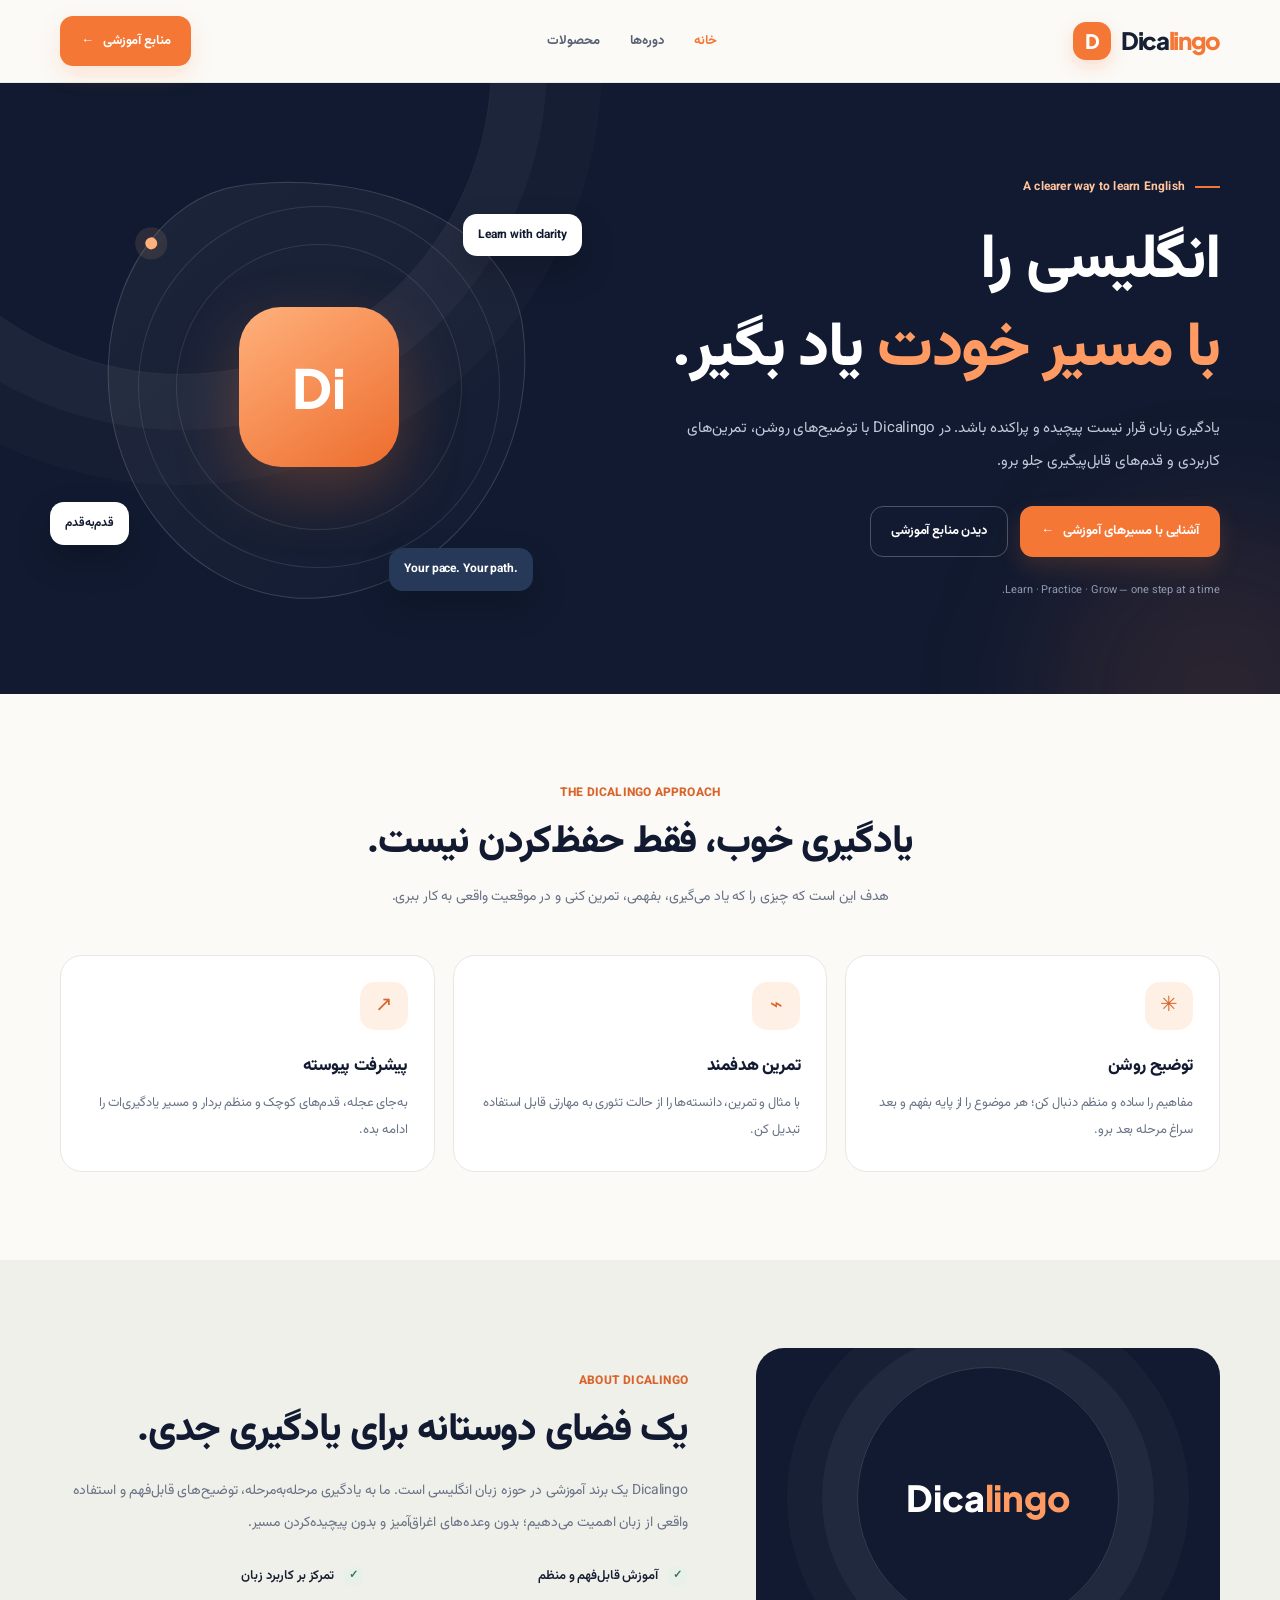
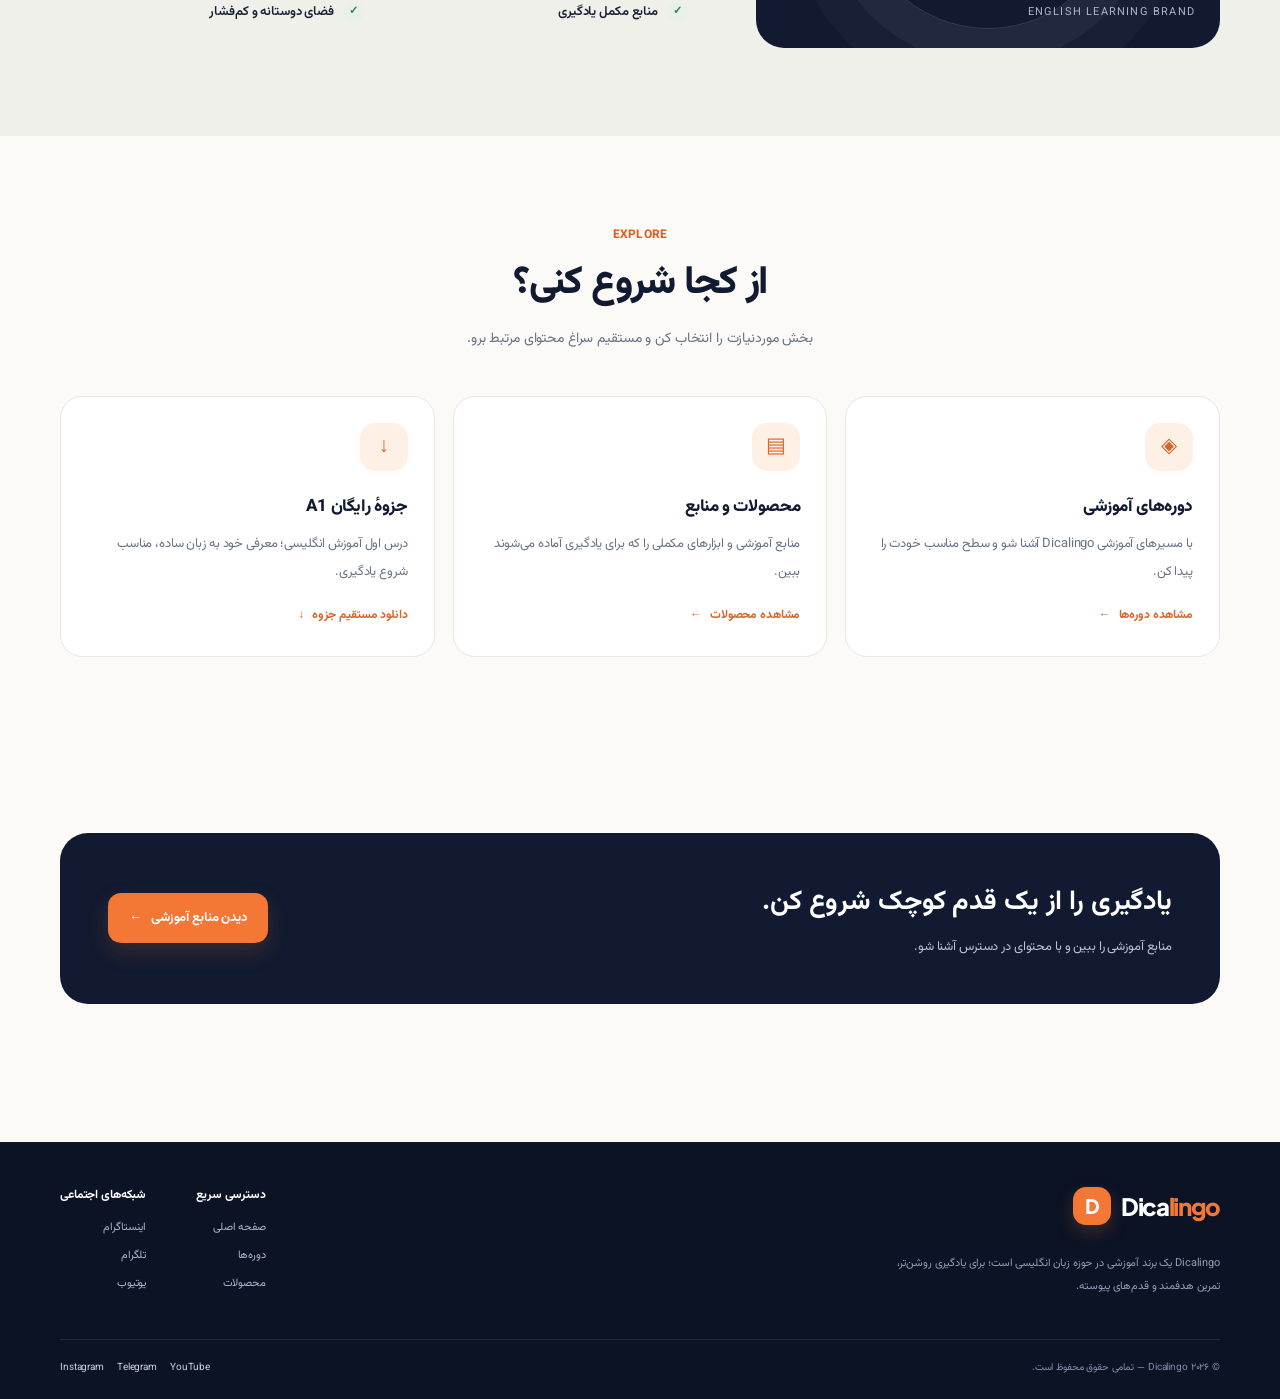
==== commit cc61a43d: "Add files via upload The new" ====
--- a/index.html
+++ b/index.html
@@ -23,7 +23,6 @@
    <a href="index.html" aria-current='page'>خانه</a>
    <a href="courses.html" >دوره‌ها</a>
    <a href="products.html" >محصولات</a>
-   <a href="notes.html" >جزوه‌ها</a>
   </nav>
   <div class="header-actions"><a class="btn btn-primary" href="products.html">منابع آموزشی <span aria-hidden="true">←</span></a><button class="menu-toggle" type="button" aria-label="باز کردن منو" aria-expanded="false" aria-controls="main-navigation">☰</button></div>
  </div>
@@ -71,13 +70,13 @@
   <div class="grid-3">
    <article class="content-card reveal"><div class="feature-icon">◈</div><h3>دوره‌های آموزشی</h3><p>با مسیرهای آموزشی Dicalingo آشنا شو و سطح مناسب خودت را پیدا کن.</p><a class="card-link" href="courses.html">مشاهده دوره‌ها <span>←</span></a></article>
    <article class="content-card reveal"><div class="feature-icon">▤</div><h3>محصولات و منابع</h3><p>منابع آموزشی و ابزارهای مکملی را که برای یادگیری آماده می‌شوند ببین.</p><a class="card-link" href="products.html">مشاهده محصولات <span>←</span></a></article>
-   <article class="content-card reveal"><div class="feature-icon">⌑</div><h3>جزوه‌های آموزشی</h3><p>به جزوه‌های قابل دانلود دسترسی داشته باش و آموخته‌هایت را مرور کن.</p><a class="card-link" href="notes.html">رفتن به جزوه‌ها <span>←</span></a></article>
+   <article class="content-card reveal"><div class="feature-icon">↓</div><h3>جزوهٔ رایگان A1</h3><p>درس اول آموزش انگلیسی؛ معرفی خود به زبان ساده، مناسب شروع یادگیری.</p><a class="card-link" href="A1-Lesson-01.pdf" download>دانلود مستقیم جزوه <span>↓</span></a></article>
   </div>
  </div>
 </section>
 
 <section class="section">
- <div class="container"><div class="split-cta reveal"><div><h2>یادگیری را از یک قدم کوچک شروع کن.</h2><p>منابع آموزشی را ببین و با محتوای در دسترس آشنا شو.</p></div><a class="btn btn-primary" href="notes.html">مشاهده جزوه‌ها <span>←</span></a></div></div>
+ <div class="container"><div class="split-cta reveal"><div><h2>یادگیری را از یک قدم کوچک شروع کن.</h2><p>منابع آموزشی را ببین و با محتوای در دسترس آشنا شو.</p></div><a class="btn btn-primary" href="products.html">دیدن منابع آموزشی <span>←</span></a></div></div>
 </section>
 
 </main>
@@ -90,7 +89,7 @@
     <p class="footer-about">Dicalingo یک برند آموزشی در حوزه زبان انگلیسی است؛ برای یادگیری روشن‌تر، تمرین هدفمند و قدم‌های پیوسته.</p>
    </div>
    <div class="footer-links">
-    <div class="footer-col"><h4>دسترسی سریع</h4><a href="index.html">صفحه اصلی</a><a href="courses.html">دوره‌ها</a><a href="products.html">محصولات</a><a href="notes.html">جزوه‌ها</a></div>
+    <div class="footer-col"><h4>دسترسی سریع</h4><a href="index.html">صفحه اصلی</a><a href="courses.html">دوره‌ها</a><a href="products.html">محصولات</a></div>
     <div class="footer-col"><h4>شبکه‌های اجتماعی</h4><a href="https://instagram.com/dicalingo" target="_blank" rel="noopener noreferrer">اینستاگرام</a><a href="https://t.me/dicalingo" target="_blank" rel="noopener noreferrer">تلگرام</a><a href="https://www.youtube.com/@dicalingo" target="_blank" rel="noopener noreferrer">یوتیوب</a></div>
    </div>
   </div>
--- a/styles.css
+++ b/styles.css
@@ -1,4 +1,4 @@
-@import url('https://fonts.googleapis.com/css2?family=Estedad:wght@400;500;600;700;800;900&family=Plus+Jakarta+Sans:wght@400;500;600;700;800&display=swap');
+@import url('https://fonts.googleapis.com/css2?family=Vazirmatn:wght@400;500;600;700;800;900&family=Plus+Jakarta+Sans:wght@400;500;600;700;800&display=swap');
 
 :root{
   --ink:#172033;--navy:#111a30;--navy-2:#1a2947;--orange:#f47735;--orange-2:#ff9b62;
@@ -8,8 +8,8 @@
 }
 *{box-sizing:border-box}
 html{scroll-behavior:smooth;scroll-padding-top:100px}
-body{margin:0;background:var(--paper);color:var(--ink);font-family:"Estedad",sans-serif;line-height:1.9;font-weight:400}
-body,button,input{font-family:"Estedad",sans-serif}
+body{margin:0;background:var(--paper);color:var(--ink);font-family:"Vazirmatn",sans-serif;line-height:1.9;font-weight:400}
+body,button,input{font-family:"Vazirmatn",sans-serif}
 a{color:inherit;text-decoration:none}
 button{cursor:pointer}
 img{max-width:100%;display:block}
@@ -18,7 +18,7 @@
 .skip-link:focus{top:12px}
 .site-header{position:sticky;top:0;z-index:100;background:rgba(251,250,247,.88);backdrop-filter:blur(18px);border-bottom:1px solid rgba(23,32,51,.07)}
 .header-inner{height:82px;display:flex;align-items:center;justify-content:space-between;gap:24px}
-.brand{display:inline-flex;align-items:center;gap:10px;font-family:"Plus Jakarta Sans","Estedad",sans-serif;font-size:24px;font-weight:800;letter-spacing:-1.2px;direction:ltr;white-space:nowrap}
+.brand{display:inline-flex;align-items:center;gap:10px;font-family:"Plus Jakarta Sans","Vazirmatn",sans-serif;font-size:24px;font-weight:800;letter-spacing:-1.2px;direction:ltr;white-space:nowrap}
 .brand-mark{width:38px;height:38px;border-radius:13px;background:var(--orange);display:grid;place-items:center;color:#fff;font-size:20px;font-weight:800;box-shadow:0 7px 18px #f4773538}
 .brand-word span{color:var(--orange)}
 .main-nav{display:flex;align-items:center;gap:30px;color:#596274;font-size:13px;font-weight:600}
@@ -162,3 +162,14 @@
  .resource-side{justify-content:space-between}.footer-top{flex-direction:column}.footer-links{gap:35px}
 }
 @media(prefers-reduced-motion:reduce){html{scroll-behavior:auto}*,*:before,*:after{transition:none!important;animation:none!important}.reveal{opacity:1;transform:none}}
+
+
+/* Typography refinement — calmer, more editorial Persian type */
+body{font-size:15px;letter-spacing:-.12px;-webkit-font-smoothing:antialiased;text-rendering:optimizeLegibility}
+.hero h1,.page-hero h1,.section-title{letter-spacing:-1.15px;font-weight:800}
+.hero-copy,.page-hero p,.section-desc{font-weight:400}
+.main-nav,.btn,.filter-btn,.pill,.card-link{font-weight:700}
+.feature-card h3,.content-card h3{letter-spacing:-.35px}
+.site-header{background:rgba(251,250,247,.94)}
+.brand{letter-spacing:-1.35px}
+@media(max-width:720px){.hero h1{line-height:1.5;letter-spacing:-.8px}.page-hero h1{line-height:1.55}}
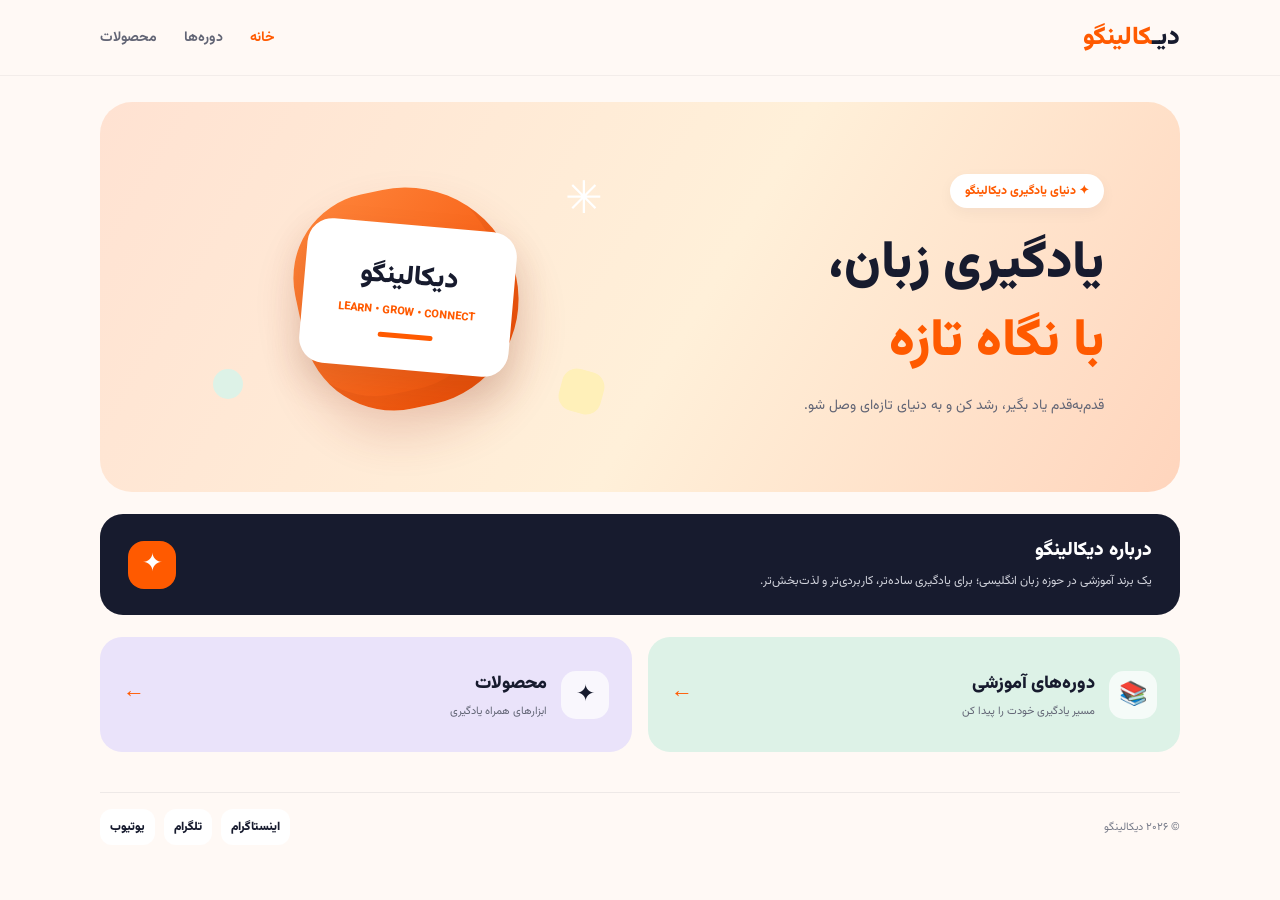
==== commit e8d96590: "Add files via upload Dicalingo" ====
--- a/index.html
+++ b/index.html
@@ -1,102 +1,126 @@
 <!DOCTYPE html>
 <html lang="fa" dir="rtl">
 <head>
- <meta charset="UTF-8">
- <meta name="viewport" content="width=device-width, initial-scale=1">
- <meta name="theme-color" content="#111a30">
- <link rel="icon" type="image/jpeg" href="./InShot_20261015_233634057.jpg">
- <link rel="apple-touch-icon" href="./InShot_20261015_233634057.jpg">
- <meta name="description" content="Dicalingo؛ یادگیری زبان انگلیسی با توضیح روشن، تمرین کاربردی و قدم‌های پیوسته.">
- <meta name="color-scheme" content="light">
- <title>Dicalingo | یادگیری انگلیسی با مسیر خودت</title>
- <link rel="preconnect" href="https://fonts.googleapis.com">
- <link rel="preconnect" href="https://fonts.gstatic.com" crossorigin>
- <link rel="stylesheet" href="styles.css">
+<link rel="icon" type="image/jpeg" href="./InShot_20261015_233634057.jpg">
+<link rel="apple-touch-icon" href="./InShot_20261015_233634057.jpg">
+<meta charset="UTF-8">
+<meta name="viewport" content="width=device-width, initial-scale=1.0">
+<meta name="theme-color" content="#FFF9F5">
+<title>Dicalingo | دیکالینگو</title>
+<meta name="description" content="دیکالینگو؛ تجربه‌ای تازه در یادگیری زبان انگلیسی">
+<link href="https://fonts.googleapis.com/css2?family=Vazirmatn:wght@300;400;500;600;700;800;900&display=swap" rel="stylesheet">
+<style>
+:root{--orange:#FF5A00;--navy:#171B2E;--cream:#FFF9F5;--peach:#FFE2D2;--mint:#DDF2E7;--lavender:#EAE3FA;--yellow:#FFF0B9;--muted:#777B89}
+*{box-sizing:border-box;margin:0;padding:0}
+html{scroll-behavior:smooth}
+body{font-family:Vazirmatn,sans-serif;background:var(--cream);color:var(--navy);overflow-x:hidden}
+a{text-decoration:none;color:inherit;-webkit-tap-highlight-color:transparent}
+.container{width:min(1080px,92%);margin:auto}
+header{height:76px;display:flex;align-items:center;position:sticky;top:0;z-index:20;background:#fff9f5ed;backdrop-filter:blur(14px);border-bottom:1px solid #171b2e0d}
+.nav{display:flex;align-items:center;justify-content:space-between;gap:15px}
+.logo{font-size:25px;font-weight:900;white-space:nowrap}
+.logo span{color:var(--orange)}
+nav{display:flex;align-items:center;gap:27px;font-size:14px;font-weight:700;color:#626575}
+nav a{transition:.2s}nav a:hover,nav a.active{color:var(--orange)}
+.hero{margin:26px auto 0;min-height:390px;border-radius:32px;background:linear-gradient(120deg,#FFE2D2,#FFF0D9 55%,#FFD5BD);display:grid;grid-template-columns:1fr 1fr;align-items:center;padding:38px 7%;position:relative;overflow:hidden}
+.hero-copy{position:relative;z-index:2}
+.eyebrow{display:inline-block;background:white;border-radius:30px;padding:8px 15px;color:var(--orange);font-size:12px;font-weight:800;box-shadow:0 5px 15px #171b2e0b}
+.hero h1{font-size:clamp(34px,4.5vw,52px);line-height:1.5;font-weight:900;margin:18px 0 10px}
+.hero h1 span{color:var(--orange)}
+.hero-copy p{font-size:14px;color:#626575;line-height:2}
+.hero-art{height:290px;position:relative;display:grid;place-items:center}
+.orb{width:220px;height:220px;border-radius:43% 57% 54% 46%;background:linear-gradient(145deg,#ff873d,#f34b00);position:absolute;box-shadow:inset -15px -18px 0 #a52d001c,0 25px 45px #a73a2530;transform:rotate(-12deg);animation:float 6s ease-in-out infinite}
+.brand-card{position:absolute;width:210px;height:145px;border-radius:25px;background:white;box-shadow:0 18px 35px #71341d25;display:flex;flex-direction:column;align-items:center;justify-content:center;transform:rotate(5deg);animation:float2 5s ease-in-out infinite}
+.brand-card strong{font-size:27px;font-weight:900}
+.brand-card small{color:var(--orange);font-size:11px;font-weight:800;margin-top:5px;direction:ltr}
+.brand-card i{width:55px;height:5px;border-radius:10px;background:var(--orange);margin-top:13px}
+.star{position:absolute;right:8%;top:5%;font-size:45px;color:white}
+.bubble{position:absolute;width:43px;height:43px;border-radius:15px;background:var(--yellow);right:8%;bottom:10%;transform:rotate(15deg)}
+.dot{position:absolute;width:30px;height:30px;border-radius:50%;background:var(--mint);left:8%;bottom:15%}
+.intro{margin:22px auto 0;background:var(--navy);color:white;border-radius:23px;padding:22px 28px;display:flex;align-items:center;justify-content:space-between;gap:18px}
+.intro h2{font-size:19px;font-weight:900;margin-bottom:4px}
+.intro p{font-size:12px;line-height:2;color:#d1d3dc}
+.intro-mark{width:48px;height:48px;border-radius:16px;background:var(--orange);display:grid;place-items:center;font-size:25px;flex-shrink:0}
+.quick-links{display:grid;grid-template-columns:1fr 1fr;gap:16px;margin:22px auto}
+.quick-card{min-height:115px;padding:20px 23px;border-radius:22px;display:flex;align-items:center;gap:14px;transition:.25s}
+.quick-card:hover{transform:translateY(-4px);box-shadow:0 12px 25px #171b2e10}
+.quick-card.courses{background:var(--mint)}
+.quick-card.products{background:var(--lavender)}
+.quick-card h3{font-size:18px;font-weight:900}
+.quick-card p{font-size:11px;color:#626575;margin-top:5px}
+.quick-icon{width:48px;height:48px;border-radius:15px;background:#ffffffb8;display:grid;place-items:center;font-size:23px;flex-shrink:0}
+.arrow{font-size:22px;color:var(--orange);margin-right:auto}
+footer{padding:18px 0 24px}
+.footer-inner{display:flex;align-items:center;justify-content:space-between;gap:15px;border-top:1px solid #171b2e12;padding-top:16px}
+.footer-copy{font-size:11px;color:var(--muted)}
+.socials{display:flex;align-items:center;gap:9px}
+.socials a{width:auto;min-width:36px;height:36px;padding:0 10px;white-space:nowrap;border-radius:12px;background:white;display:grid;place-items:center;color:var(--navy);font-size:12px;font-weight:900;transition:.2s}
+.socials a:hover{background:var(--orange);color:white;transform:translateY(-2px)}
+@keyframes float{50%{transform:translateY(-10px) rotate(-7deg)}}
+@keyframes float2{50%{transform:translateY(-8px) rotate(8deg)}}
+a:focus-visible{outline:3px solid var(--orange);outline-offset:4px}
+@media(max-width:700px){
+ header{height:66px}.logo{font-size:21px}nav{gap:13px;font-size:12px}
+ .hero{grid-template-columns:1fr;text-align:center;padding:28px 6% 12px;min-height:unset;border-radius:25px}
+ .hero h1{font-size:34px;margin:13px 0 7px}.hero-copy p{font-size:12px}
+ .hero-art{height:215px}.orb{width:165px;height:165px}.brand-card{width:165px;height:115px}
+ .brand-card strong{font-size:23px}.brand-card small{font-size:9px}.star{font-size:35px}
+ .intro{padding:17px 19px;border-radius:19px}.intro h2{font-size:16px}.intro p{font-size:11px}
+ .quick-links{gap:10px}.quick-card{padding:14px;min-height:105px;gap:9px}
+ .quick-card h3{font-size:14px}.quick-card p{font-size:10px}.quick-icon{width:38px;height:38px;font-size:19px}
+ .arrow{font-size:17px}
+}
+@media(max-width:360px){.container{width:94%}nav{gap:9px;font-size:11px}.logo{font-size:19px}.quick-card{padding:11px}.quick-card h3{font-size:13px}}
+@media(prefers-reduced-motion:reduce){*,*:before,*:after{animation:none!important;transition:none!important;scroll-behavior:auto!important}}
+</style>
 </head>
 <body>
-
-<a class="skip-link" href="#main">رفتن به محتوای اصلی</a>
-<header class="site-header">
- <div class="container header-inner">
-  <a class="brand" href="index.html" aria-label="Dicalingo، صفحه اصلی"><span class="brand-mark">D</span><span class="brand-word">Dica<span>lingo</span></span></a>
-  <nav class="main-nav" id="main-navigation" aria-label="منوی اصلی">
-   <a href="index.html" aria-current='page'>خانه</a>
-   <a href="courses.html" >دوره‌ها</a>
-   <a href="products.html" >محصولات</a>
+<header>
+ <div class="container nav">
+  <a class="logo" href="index.html">دیـ<span>کالینگو</span></a>
+  <nav aria-label="منوی اصلی">
+   <a class="active" href="index.html">خانه</a>
+   <a href="courses.html">دوره‌ها</a>
+   <a href="products.html">محصولات</a>
   </nav>
-  <div class="header-actions"><a class="btn btn-primary" href="products.html">منابع آموزشی <span aria-hidden="true">←</span></a><button class="menu-toggle" type="button" aria-label="باز کردن منو" aria-expanded="false" aria-controls="main-navigation">☰</button></div>
  </div>
 </header>
-
-<main id="main">
-
-<section class="hero">
- <div class="container hero-grid">
-  <div class="reveal">
-   <div class="eyebrow">A clearer way to learn English</div>
-   <h1>انگلیسی را<br><em>با مسیر خودت</em> یاد بگیر.</h1>
-   <p class="hero-copy">یادگیری زبان قرار نیست پیچیده و پراکنده باشد. در Dicalingo با توضیح‌های روشن، تمرین‌های کاربردی و قدم‌های قابل‌پیگیری جلو برو.</p>
-   <div class="hero-actions"><a class="btn btn-primary" href="courses.html">آشنایی با مسیرهای آموزشی <span>←</span></a><a class="btn btn-outline" href="products.html">دیدن منابع آموزشی</a></div>
-   <div class="hero-note">Learn · Practice · Grow — one step at a time.</div>
+<main class="container">
+ <section class="hero">
+  <div class="hero-copy">
+   <div class="eyebrow">✦ دنیای یادگیری دیکالینگو</div>
+   <h1>یادگیری زبان،<br><span>با نگاه تازه</span></h1>
+   <p>قدم‌به‌قدم یاد بگیر، رشد کن و به دنیای تازه‌ای وصل شو.</p>
   </div>
-  <div class="hero-art reveal" aria-label="نشان گرافیکی دیکالینگو">
-   <div class="art-frame"><div class="art-core">Di</div><span class="art-dot"></span></div>
-   <div class="art-chip one">Learn with clarity</div><div class="art-chip two">قدم‌به‌قدم</div><div class="art-chip three">Your pace. Your path.</div>
+  <div class="hero-art" aria-hidden="true">
+   <div class="orb"></div><div class="star">✳</div><div class="dot"></div><div class="bubble"></div>
+   <div class="brand-card"><strong>دیکالینگو</strong><small>LEARN • GROW • CONNECT</small><i></i></div>
   </div>
+ </section>
+ <section class="intro">
+  <div><h2>درباره دیکالینگو</h2><p>یک برند آموزشی در حوزه زبان انگلیسی؛ برای یادگیری ساده‌تر، کاربردی‌تر و لذت‌بخش‌تر.</p></div>
+  <div class="intro-mark">✦</div>
+ </section>
+ <section class="quick-links">
+  <a class="quick-card courses" href="courses.html">
+   <div class="quick-icon">📚</div>
+   <div><h3>دوره‌های آموزشی</h3><p>مسیر یادگیری خودت را پیدا کن</p></div>
+   <span class="arrow">←</span>
+  </a>
+  <a class="quick-card products" href="products.html">
+   <div class="quick-icon">✦</div>
+   <div><h3>محصولات</h3><p>ابزارهای همراه یادگیری</p></div>
+   <span class="arrow">←</span>
+  </a>
+ </section>
+</main>
+<footer><div class="container footer-inner">
+ <div class="footer-copy">© ۲۰۲۶ دیکالینگو</div>
+ <div class="socials">
+  <a href="https://instagram.com/dicalingo" target="_blank" rel="noopener noreferrer" aria-label="اینستاگرام">اینستاگرام</a>
+  <a href="https://t.me/dicalingo" target="_blank" rel="noopener noreferrer" aria-label="تلگرام">تلگرام</a>
+  <a href="https://www.youtube.com/@dicalingo" target="_blank" rel="noopener noreferrer" aria-label="یوتیوب">یوتیوب</a>
  </div>
-</section>
-
-<section class="section">
- <div class="container">
-  <div class="section-head reveal"><div class="kicker">THE DICALINGO APPROACH</div><h2 class="section-title">یادگیری خوب، فقط حفظ‌کردن نیست.</h2><p class="section-desc">هدف این است که چیزی را که یاد می‌گیری، بفهمی، تمرین کنی و در موقعیت واقعی به کار ببری.</p></div>
-  <div class="grid-3">
-   <article class="feature-card reveal"><div class="feature-icon">✳</div><h3>توضیح روشن</h3><p>مفاهیم را ساده و منظم دنبال کن؛ هر موضوع را از پایه بفهم و بعد سراغ مرحله بعد برو.</p></article>
-   <article class="feature-card reveal"><div class="feature-icon">⌁</div><h3>تمرین هدفمند</h3><p>با مثال و تمرین، دانسته‌ها را از حالت تئوری به مهارتی قابل استفاده تبدیل کن.</p></article>
-   <article class="feature-card reveal"><div class="feature-icon">↗</div><h3>پیشرفت پیوسته</h3><p>به‌جای عجله، قدم‌های کوچک و منظم بردار و مسیر یادگیری‌ات را ادامه بده.</p></article>
-  </div>
- </div>
-</section>
-
-<section class="section about-band">
- <div class="container about-grid">
-  <div class="about-visual reveal"><div class="about-logo">Dica<span>lingo</span></div><div class="about-stamp">ENGLISH LEARNING BRAND</div></div>
-  <div class="about-copy reveal"><div class="kicker">ABOUT DICALINGO</div><h2 class="section-title">یک فضای دوستانه برای یادگیری جدی.</h2><p>Dicalingo یک برند آموزشی در حوزه زبان انگلیسی است. ما به یادگیری مرحله‌به‌مرحله، توضیح‌های قابل‌فهم و استفاده واقعی از زبان اهمیت می‌دهیم؛ بدون وعده‌های اغراق‌آمیز و بدون پیچیده‌کردن مسیر.</p><div class="check-grid"><div class="check-item">آموزش قابل‌فهم و منظم</div><div class="check-item">تمرکز بر کاربرد زبان</div><div class="check-item">منابع مکمل یادگیری</div><div class="check-item">فضای دوستانه و کم‌فشار</div></div></div>
- </div>
-</section>
-
-<section class="section">
- <div class="container">
-  <div class="section-head reveal"><div class="kicker">EXPLORE</div><h2 class="section-title">از کجا شروع کنی؟</h2><p class="section-desc">بخش موردنیازت را انتخاب کن و مستقیم سراغ محتوای مرتبط برو.</p></div>
-  <div class="grid-3">
-   <article class="content-card reveal"><div class="feature-icon">◈</div><h3>دوره‌های آموزشی</h3><p>با مسیرهای آموزشی Dicalingo آشنا شو و سطح مناسب خودت را پیدا کن.</p><a class="card-link" href="courses.html">مشاهده دوره‌ها <span>←</span></a></article>
-   <article class="content-card reveal"><div class="feature-icon">▤</div><h3>محصولات و منابع</h3><p>منابع آموزشی و ابزارهای مکملی را که برای یادگیری آماده می‌شوند ببین.</p><a class="card-link" href="products.html">مشاهده محصولات <span>←</span></a></article>
-   <article class="content-card reveal"><div class="feature-icon">↓</div><h3>جزوهٔ رایگان A1</h3><p>درس اول آموزش انگلیسی؛ معرفی خود به زبان ساده، مناسب شروع یادگیری.</p><a class="card-link" href="A1-Lesson-01.pdf" download>دانلود مستقیم جزوه <span>↓</span></a></article>
-  </div>
- </div>
-</section>
-
-<section class="section">
- <div class="container"><div class="split-cta reveal"><div><h2>یادگیری را از یک قدم کوچک شروع کن.</h2><p>منابع آموزشی را ببین و با محتوای در دسترس آشنا شو.</p></div><a class="btn btn-primary" href="products.html">دیدن منابع آموزشی <span>←</span></a></div></div>
-</section>
-
-</main>
-
-<footer class="site-footer">
- <div class="container">
-  <div class="footer-top">
-   <div>
-    <a class="brand footer-brand" href="index.html"><span class="brand-mark">D</span><span class="brand-word">Dica<span>lingo</span></span></a>
-    <p class="footer-about">Dicalingo یک برند آموزشی در حوزه زبان انگلیسی است؛ برای یادگیری روشن‌تر، تمرین هدفمند و قدم‌های پیوسته.</p>
-   </div>
-   <div class="footer-links">
-    <div class="footer-col"><h4>دسترسی سریع</h4><a href="index.html">صفحه اصلی</a><a href="courses.html">دوره‌ها</a><a href="products.html">محصولات</a></div>
-    <div class="footer-col"><h4>شبکه‌های اجتماعی</h4><a href="https://instagram.com/dicalingo" target="_blank" rel="noopener noreferrer">اینستاگرام</a><a href="https://t.me/dicalingo" target="_blank" rel="noopener noreferrer">تلگرام</a><a href="https://www.youtube.com/@dicalingo" target="_blank" rel="noopener noreferrer">یوتیوب</a></div>
-   </div>
-  </div>
-  <div class="footer-bottom"><span>© ۲۰۲۶ Dicalingo — تمامی حقوق محفوظ است.</span><span class="socials"><a href="https://instagram.com/dicalingo" target="_blank" rel="noopener noreferrer">Instagram</a><a href="https://t.me/dicalingo" target="_blank" rel="noopener noreferrer">Telegram</a><a href="https://www.youtube.com/@dicalingo" target="_blank" rel="noopener noreferrer">YouTube</a></span></div>
- </div>
-</footer>
-
-<script src="script.js" defer></script>
+</div></footer>
 </body>
 </html>
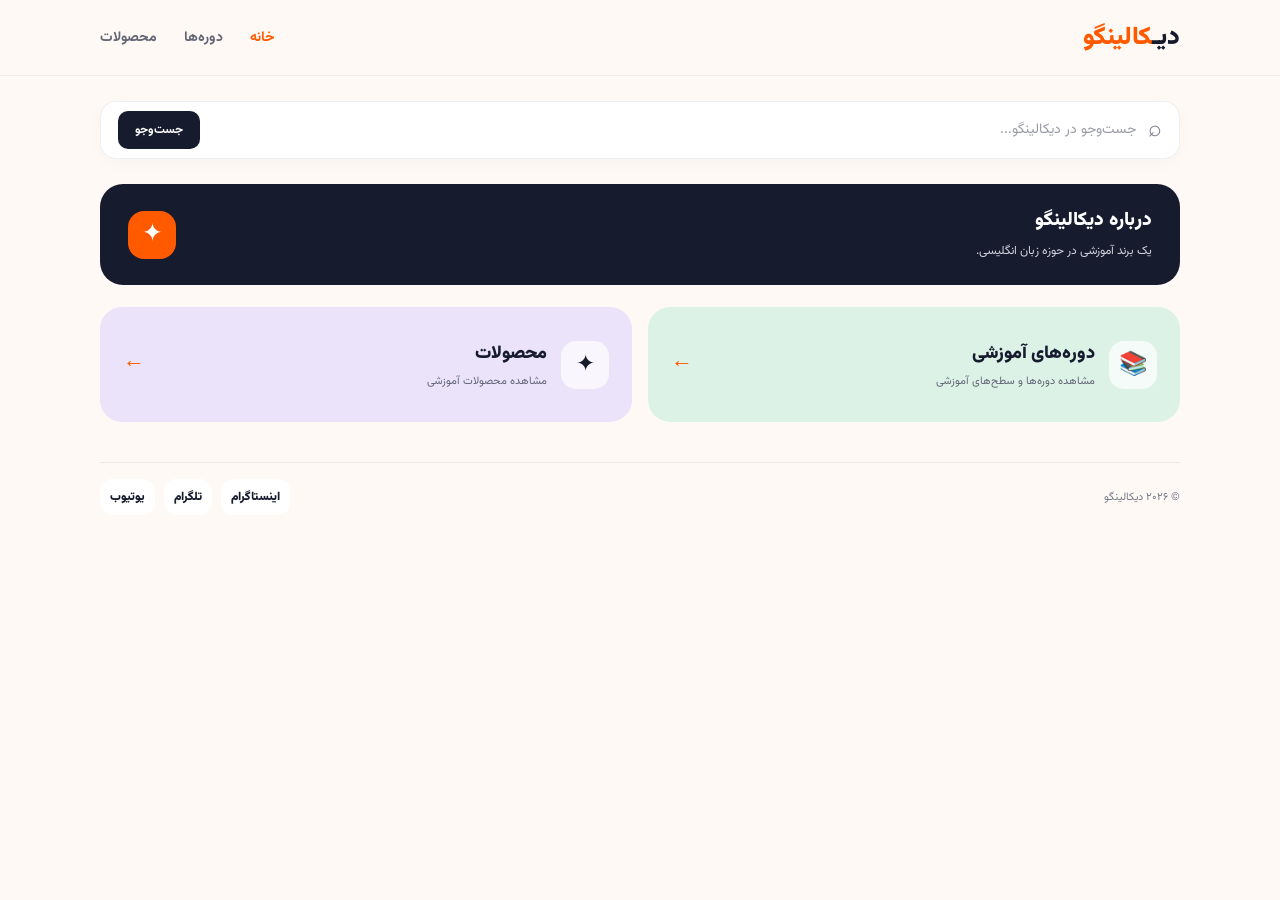
==== commit 14bf8b40: "Update index.html" ====
--- a/index.html
+++ b/index.html
@@ -7,120 +7,600 @@
 <meta name="viewport" content="width=device-width, initial-scale=1.0">
 <meta name="theme-color" content="#FFF9F5">
 <title>Dicalingo | دیکالینگو</title>
-<meta name="description" content="دیکالینگو؛ تجربه‌ای تازه در یادگیری زبان انگلیسی">
+<meta name="description" content="دیکالینگو؛ آموزش زبان انگلیسی">
 <link href="https://fonts.googleapis.com/css2?family=Vazirmatn:wght@300;400;500;600;700;800;900&display=swap" rel="stylesheet">
+
 <style>
-:root{--orange:#FF5A00;--navy:#171B2E;--cream:#FFF9F5;--peach:#FFE2D2;--mint:#DDF2E7;--lavender:#EAE3FA;--yellow:#FFF0B9;--muted:#777B89}
+:root{
+--orange:#FF5A00;
+--navy:#171B2E;
+--cream:#FFF9F5;
+--peach:#FFE2D2;
+--mint:#DDF2E7;
+--lavender:#EAE3FA;
+--yellow:#FFF0B9;
+--muted:#777B89
+}
+
 *{box-sizing:border-box;margin:0;padding:0}
+
 html{scroll-behavior:smooth}
-body{font-family:Vazirmatn,sans-serif;background:var(--cream);color:var(--navy);overflow-x:hidden}
-a{text-decoration:none;color:inherit;-webkit-tap-highlight-color:transparent}
-.container{width:min(1080px,92%);margin:auto}
-header{height:76px;display:flex;align-items:center;position:sticky;top:0;z-index:20;background:#fff9f5ed;backdrop-filter:blur(14px);border-bottom:1px solid #171b2e0d}
-.nav{display:flex;align-items:center;justify-content:space-between;gap:15px}
-.logo{font-size:25px;font-weight:900;white-space:nowrap}
+
+body{
+font-family:Vazirmatn,sans-serif;
+background:var(--cream);
+color:var(--navy);
+overflow-x:hidden
+}
+
+a{
+text-decoration:none;
+color:inherit;
+-webkit-tap-highlight-color:transparent
+}
+
+.container{
+width:min(1080px,92%);
+margin:auto
+}
+
+/* Header */
+
+header{
+height:76px;
+display:flex;
+align-items:center;
+position:sticky;
+top:0;
+z-index:20;
+background:#fff9f5ed;
+backdrop-filter:blur(14px);
+border-bottom:1px solid #171b2e0d
+}
+
+.nav{
+display:flex;
+align-items:center;
+justify-content:space-between;
+gap:15px
+}
+
+.logo{
+font-size:25px;
+font-weight:900;
+white-space:nowrap
+}
+
 .logo span{color:var(--orange)}
-nav{display:flex;align-items:center;gap:27px;font-size:14px;font-weight:700;color:#626575}
-nav a{transition:.2s}nav a:hover,nav a.active{color:var(--orange)}
-.hero{margin:26px auto 0;min-height:390px;border-radius:32px;background:linear-gradient(120deg,#FFE2D2,#FFF0D9 55%,#FFD5BD);display:grid;grid-template-columns:1fr 1fr;align-items:center;padding:38px 7%;position:relative;overflow:hidden}
-.hero-copy{position:relative;z-index:2}
-.eyebrow{display:inline-block;background:white;border-radius:30px;padding:8px 15px;color:var(--orange);font-size:12px;font-weight:800;box-shadow:0 5px 15px #171b2e0b}
-.hero h1{font-size:clamp(34px,4.5vw,52px);line-height:1.5;font-weight:900;margin:18px 0 10px}
-.hero h1 span{color:var(--orange)}
-.hero-copy p{font-size:14px;color:#626575;line-height:2}
-.hero-art{height:290px;position:relative;display:grid;place-items:center}
-.orb{width:220px;height:220px;border-radius:43% 57% 54% 46%;background:linear-gradient(145deg,#ff873d,#f34b00);position:absolute;box-shadow:inset -15px -18px 0 #a52d001c,0 25px 45px #a73a2530;transform:rotate(-12deg);animation:float 6s ease-in-out infinite}
-.brand-card{position:absolute;width:210px;height:145px;border-radius:25px;background:white;box-shadow:0 18px 35px #71341d25;display:flex;flex-direction:column;align-items:center;justify-content:center;transform:rotate(5deg);animation:float2 5s ease-in-out infinite}
-.brand-card strong{font-size:27px;font-weight:900}
-.brand-card small{color:var(--orange);font-size:11px;font-weight:800;margin-top:5px;direction:ltr}
-.brand-card i{width:55px;height:5px;border-radius:10px;background:var(--orange);margin-top:13px}
-.star{position:absolute;right:8%;top:5%;font-size:45px;color:white}
-.bubble{position:absolute;width:43px;height:43px;border-radius:15px;background:var(--yellow);right:8%;bottom:10%;transform:rotate(15deg)}
-.dot{position:absolute;width:30px;height:30px;border-radius:50%;background:var(--mint);left:8%;bottom:15%}
-.intro{margin:22px auto 0;background:var(--navy);color:white;border-radius:23px;padding:22px 28px;display:flex;align-items:center;justify-content:space-between;gap:18px}
-.intro h2{font-size:19px;font-weight:900;margin-bottom:4px}
-.intro p{font-size:12px;line-height:2;color:#d1d3dc}
-.intro-mark{width:48px;height:48px;border-radius:16px;background:var(--orange);display:grid;place-items:center;font-size:25px;flex-shrink:0}
-.quick-links{display:grid;grid-template-columns:1fr 1fr;gap:16px;margin:22px auto}
-.quick-card{min-height:115px;padding:20px 23px;border-radius:22px;display:flex;align-items:center;gap:14px;transition:.25s}
-.quick-card:hover{transform:translateY(-4px);box-shadow:0 12px 25px #171b2e10}
+
+nav{
+display:flex;
+align-items:center;
+gap:27px;
+font-size:14px;
+font-weight:700;
+color:#626575
+}
+
+nav a{transition:.2s}
+
+nav a:hover,
+nav a.active{color:var(--orange)}
+
+/* Search */
+
+.search-section{
+margin:25px auto 0
+}
+
+.search-box{
+display:flex;
+align-items:center;
+gap:12px;
+background:white;
+border:1px solid #171b2e12;
+border-radius:16px;
+padding:6px 17px;
+min-height:58px;
+box-shadow:0 5px 18px #171b2e06;
+transition:.2s
+}
+
+.search-box:focus-within{
+border-color:var(--orange);
+box-shadow:0 0 0 3px #ff5a0012
+}
+
+.search-icon{
+font-size:23px;
+color:var(--muted);
+line-height:1
+}
+
+.search-box input{
+flex:1;
+min-width:0;
+border:0;
+outline:0;
+background:transparent;
+font-family:inherit;
+font-size:14px;
+color:var(--navy)
+}
+
+.search-box input::placeholder{
+color:#999BA5
+}
+
+.search-box button{
+border:0;
+background:var(--navy);
+color:white;
+font-family:inherit;
+font-size:12px;
+font-weight:700;
+padding:10px 17px;
+border-radius:10px;
+cursor:pointer;
+transition:.2s
+}
+
+.search-box button:hover{
+background:var(--orange)
+}
+
+.search-results{
+display:none;
+margin-top:10px;
+background:white;
+border:1px solid #171b2e12;
+border-radius:14px;
+overflow:hidden
+}
+
+.search-results.show{display:block}
+
+.search-result{
+display:block;
+padding:13px 17px;
+font-size:13px;
+border-bottom:1px solid #171b2e0c;
+transition:.2s
+}
+
+.search-result:last-child{border-bottom:0}
+
+.search-result:hover{
+background:#fff1e9;
+color:var(--orange)
+}
+
+.search-empty{
+padding:15px 17px;
+font-size:13px;
+color:var(--muted)
+}
+
+/* Intro */
+
+.intro{
+margin:25px auto 0;
+background:var(--navy);
+color:white;
+border-radius:23px;
+padding:22px 28px;
+display:flex;
+align-items:center;
+justify-content:space-between;
+gap:18px
+}
+
+.intro h2{
+font-size:19px;
+font-weight:900;
+margin-bottom:4px
+}
+
+.intro p{
+font-size:12px;
+line-height:2;
+color:#d1d3dc
+}
+
+.intro-mark{
+width:48px;
+height:48px;
+border-radius:16px;
+background:var(--orange);
+display:grid;
+place-items:center;
+font-size:25px;
+flex-shrink:0
+}
+
+/* Quick Links */
+
+.quick-links{
+display:grid;
+grid-template-columns:1fr 1fr;
+gap:16px;
+margin:22px auto
+}
+
+.quick-card{
+min-height:115px;
+padding:20px 23px;
+border-radius:22px;
+display:flex;
+align-items:center;
+gap:14px;
+transition:.25s
+}
+
+.quick-card:hover{
+transform:translateY(-4px);
+box-shadow:0 12px 25px #171b2e10
+}
+
 .quick-card.courses{background:var(--mint)}
+
 .quick-card.products{background:var(--lavender)}
-.quick-card h3{font-size:18px;font-weight:900}
-.quick-card p{font-size:11px;color:#626575;margin-top:5px}
-.quick-icon{width:48px;height:48px;border-radius:15px;background:#ffffffb8;display:grid;place-items:center;font-size:23px;flex-shrink:0}
-.arrow{font-size:22px;color:var(--orange);margin-right:auto}
+
+.quick-card h3{
+font-size:18px;
+font-weight:900
+}
+
+.quick-card p{
+font-size:11px;
+color:#626575;
+margin-top:5px
+}
+
+.quick-icon{
+width:48px;
+height:48px;
+border-radius:15px;
+background:#ffffffb8;
+display:grid;
+place-items:center;
+font-size:23px;
+flex-shrink:0
+}
+
+.arrow{
+font-size:22px;
+color:var(--orange);
+margin-right:auto
+}
+
+/* Footer */
+
 footer{padding:18px 0 24px}
-.footer-inner{display:flex;align-items:center;justify-content:space-between;gap:15px;border-top:1px solid #171b2e12;padding-top:16px}
-.footer-copy{font-size:11px;color:var(--muted)}
-.socials{display:flex;align-items:center;gap:9px}
-.socials a{width:auto;min-width:36px;height:36px;padding:0 10px;white-space:nowrap;border-radius:12px;background:white;display:grid;place-items:center;color:var(--navy);font-size:12px;font-weight:900;transition:.2s}
-.socials a:hover{background:var(--orange);color:white;transform:translateY(-2px)}
-@keyframes float{50%{transform:translateY(-10px) rotate(-7deg)}}
-@keyframes float2{50%{transform:translateY(-8px) rotate(8deg)}}
-a:focus-visible{outline:3px solid var(--orange);outline-offset:4px}
+
+.footer-inner{
+display:flex;
+align-items:center;
+justify-content:space-between;
+gap:15px;
+border-top:1px solid #171b2e12;
+padding-top:16px
+}
+
+.footer-copy{
+font-size:11px;
+color:var(--muted)
+}
+
+.socials{
+display:flex;
+align-items:center;
+gap:9px
+}
+
+.socials a{
+width:auto;
+min-width:36px;
+height:36px;
+padding:0 10px;
+white-space:nowrap;
+border-radius:12px;
+background:white;
+display:grid;
+place-items:center;
+color:var(--navy);
+font-size:12px;
+font-weight:900;
+transition:.2s
+}
+
+.socials a:hover{
+background:var(--orange);
+color:white;
+transform:translateY(-2px)
+}
+
+a:focus-visible{
+outline:3px solid var(--orange);
+outline-offset:4px
+}
+
+/* Mobile */
+
 @media(max-width:700px){
- header{height:66px}.logo{font-size:21px}nav{gap:13px;font-size:12px}
- .hero{grid-template-columns:1fr;text-align:center;padding:28px 6% 12px;min-height:unset;border-radius:25px}
- .hero h1{font-size:34px;margin:13px 0 7px}.hero-copy p{font-size:12px}
- .hero-art{height:215px}.orb{width:165px;height:165px}.brand-card{width:165px;height:115px}
- .brand-card strong{font-size:23px}.brand-card small{font-size:9px}.star{font-size:35px}
- .intro{padding:17px 19px;border-radius:19px}.intro h2{font-size:16px}.intro p{font-size:11px}
- .quick-links{gap:10px}.quick-card{padding:14px;min-height:105px;gap:9px}
- .quick-card h3{font-size:14px}.quick-card p{font-size:10px}.quick-icon{width:38px;height:38px;font-size:19px}
- .arrow{font-size:17px}
-}
-@media(max-width:360px){.container{width:94%}nav{gap:9px;font-size:11px}.logo{font-size:19px}.quick-card{padding:11px}.quick-card h3{font-size:13px}}
-@media(prefers-reduced-motion:reduce){*,*:before,*:after{animation:none!important;transition:none!important;scroll-behavior:auto!important}}
+
+header{height:66px}
+
+.logo{font-size:21px}
+
+nav{
+gap:13px;
+font-size:12px
+}
+
+.search-section{margin-top:18px}
+
+.search-box{
+min-height:53px;
+padding:5px 12px;
+gap:9px
+}
+
+.search-box input{font-size:12px}
+
+.search-box button{
+padding:9px 12px;
+font-size:11px
+}
+
+.intro{
+padding:17px 19px;
+border-radius:19px
+}
+
+.intro h2{font-size:16px}
+
+.intro p{font-size:11px}
+
+.quick-links{gap:10px}
+
+.quick-card{
+padding:14px;
+min-height:105px;
+gap:9px
+}
+
+.quick-card h3{font-size:14px}
+
+.quick-card p{font-size:10px}
+
+.quick-icon{
+width:38px;
+height:38px;
+font-size:19px
+}
+
+.arrow{font-size:17px}
+
+}
+
+@media(max-width:360px){
+
+.container{width:94%}
+
+nav{
+gap:9px;
+font-size:11px
+}
+
+.logo{font-size:19px}
+
+.quick-card{padding:11px}
+
+.quick-card h3{font-size:13px}
+
+}
+
+@media(prefers-reduced-motion:reduce){
+
+*,*:before,*:after{
+animation:none!important;
+transition:none!important;
+scroll-behavior:auto!important
+}
+
+}
 </style>
 </head>
+
 <body>
+
 <header>
- <div class="container nav">
-  <a class="logo" href="index.html">دیـ<span>کالینگو</span></a>
-  <nav aria-label="منوی اصلی">
-   <a class="active" href="index.html">خانه</a>
-   <a href="courses.html">دوره‌ها</a>
-   <a href="products.html">محصولات</a>
-  </nav>
- </div>
+<div class="container nav">
+
+<a class="logo" href="index.html">دیـ<span>کالینگو</span></a>
+
+<nav aria-label="منوی اصلی">
+<a class="active" href="index.html">خانه</a>
+<a href="courses.html">دوره‌ها</a>
+<a href="products.html">محصولات</a>
+</nav>
+
+</div>
 </header>
+
 <main class="container">
- <section class="hero">
-  <div class="hero-copy">
-   <div class="eyebrow">✦ دنیای یادگیری دیکالینگو</div>
-   <h1>یادگیری زبان،<br><span>با نگاه تازه</span></h1>
-   <p>قدم‌به‌قدم یاد بگیر، رشد کن و به دنیای تازه‌ای وصل شو.</p>
-  </div>
-  <div class="hero-art" aria-hidden="true">
-   <div class="orb"></div><div class="star">✳</div><div class="dot"></div><div class="bubble"></div>
-   <div class="brand-card"><strong>دیکالینگو</strong><small>LEARN • GROW • CONNECT</small><i></i></div>
-  </div>
- </section>
- <section class="intro">
-  <div><h2>درباره دیکالینگو</h2><p>یک برند آموزشی در حوزه زبان انگلیسی؛ برای یادگیری ساده‌تر، کاربردی‌تر و لذت‌بخش‌تر.</p></div>
-  <div class="intro-mark">✦</div>
- </section>
- <section class="quick-links">
-  <a class="quick-card courses" href="courses.html">
-   <div class="quick-icon">📚</div>
-   <div><h3>دوره‌های آموزشی</h3><p>مسیر یادگیری خودت را پیدا کن</p></div>
-   <span class="arrow">←</span>
-  </a>
-  <a class="quick-card products" href="products.html">
-   <div class="quick-icon">✦</div>
-   <div><h3>محصولات</h3><p>ابزارهای همراه یادگیری</p></div>
-   <span class="arrow">←</span>
-  </a>
- </section>
+
+<!-- Search -->
+
+<section class="search-section">
+
+<form class="search-box" id="siteSearch">
+
+<span class="search-icon">⌕</span>
+
+<input
+type="search"
+id="searchInput"
+placeholder="جست‌وجو در دیکالینگو..."
+aria-label="جست‌وجو در سایت"
+autocomplete="off"
+>
+
+<button type="submit">جست‌وجو</button>
+
+</form>
+
+<div class="search-results" id="searchResults"></div>
+
+</section>
+
+<!-- About -->
+
+<section class="intro">
+
+<div>
+<h2>درباره دیکالینگو</h2>
+<p>یک برند آموزشی در حوزه زبان انگلیسی.</p>
+</div>
+
+<div class="intro-mark">✦</div>
+
+</section>
+
+<!-- Quick Links -->
+
+<section class="quick-links">
+
+<a class="quick-card courses" href="courses.html">
+
+<div class="quick-icon">📚</div>
+
+<div>
+<h3>دوره‌های آموزشی</h3>
+<p>مشاهده دوره‌ها و سطح‌های آموزشی</p>
+</div>
+
+<span class="arrow">←</span>
+
+</a>
+
+<a class="quick-card products" href="products.html">
+
+<div class="quick-icon">✦</div>
+
+<div>
+<h3>محصولات</h3>
+<p>مشاهده محصولات آموزشی</p>
+</div>
+
+<span class="arrow">←</span>
+
+</a>
+
+</section>
+
 </main>
-<footer><div class="container footer-inner">
- <div class="footer-copy">© ۲۰۲۶ دیکالینگو</div>
- <div class="socials">
-  <a href="https://instagram.com/dicalingo" target="_blank" rel="noopener noreferrer" aria-label="اینستاگرام">اینستاگرام</a>
-  <a href="https://t.me/dicalingo" target="_blank" rel="noopener noreferrer" aria-label="تلگرام">تلگرام</a>
-  <a href="https://www.youtube.com/@dicalingo" target="_blank" rel="noopener noreferrer" aria-label="یوتیوب">یوتیوب</a>
- </div>
-</div></footer>
+
+<footer>
+
+<div class="container footer-inner">
+
+<div class="footer-copy">© ۲۰۲۶ دیکالینگو</div>
+
+<div class="socials">
+
+<a href="https://instagram.com/dicalingo" target="_blank" rel="noopener noreferrer" aria-label="اینستاگرام">اینستاگرام</a>
+
+<a href="https://t.me/dicalingo" target="_blank" rel="noopener noreferrer" aria-label="تلگرام">تلگرام</a>
+
+<a href="https://www.youtube.com/@dicalingo" target="_blank" rel="noopener noreferrer" aria-label="یوتیوب">یوتیوب</a>
+
+</div>
+
+</div>
+
+</footer>
+
+<script>
+
+const searchForm = document.getElementById("siteSearch");
+const searchInput = document.getElementById("searchInput");
+const searchResults = document.getElementById("searchResults");
+
+const pages = [
+{
+title:"صفحه اصلی",
+keywords:["خانه","دیکالینگو","dicalingo"],
+url:"index.html"
+},
+{
+title:"دوره‌های آموزشی",
+keywords:["دوره","دوره ها","آموزش","سطح","a1","a2","b1","b2","c1","کلاس"],
+url:"courses.html"
+},
+{
+title:"محصولات آموزشی",
+keywords:["محصول","محصولات","جزوه","pdf","منابع","تمرین","فایل"],
+url:"products.html"
+}
+];
+
+searchForm.addEventListener("submit",function(event){
+
+event.preventDefault();
+
+const query = searchInput.value.trim().toLowerCase();
+
+searchResults.innerHTML = "";
+searchResults.classList.add("show");
+
+if(!query){
+searchResults.innerHTML =
+'<div class="search-empty">عبارتی برای جست‌وجو وارد کن.</div>';
+return;
+}
+
+const matches = pages.filter(page => {
+
+return page.title.toLowerCase().includes(query) ||
+page.keywords.some(keyword => keyword.includes(query) || query.includes(keyword));
+
+});
+
+if(matches.length === 0){
+
+searchResults.innerHTML =
+'<div class="search-empty">نتیجه‌ای پیدا نشد.</div>';
+
+return;
+
+}
+
+matches.forEach(page => {
+
+const link = document.createElement("a");
+
+link.href = page.url;
+link.className = "search-result";
+link.textContent = page.title;
+
+searchResults.appendChild(link);
+
+});
+
+});
+
+searchInput.addEventListener("input",function(){
+
+if(!searchInput.value.trim()){
+searchResults.classList.remove("show");
+searchResults.innerHTML = "";
+}
+
+});
+
+</script>
+
 </body>
 </html>
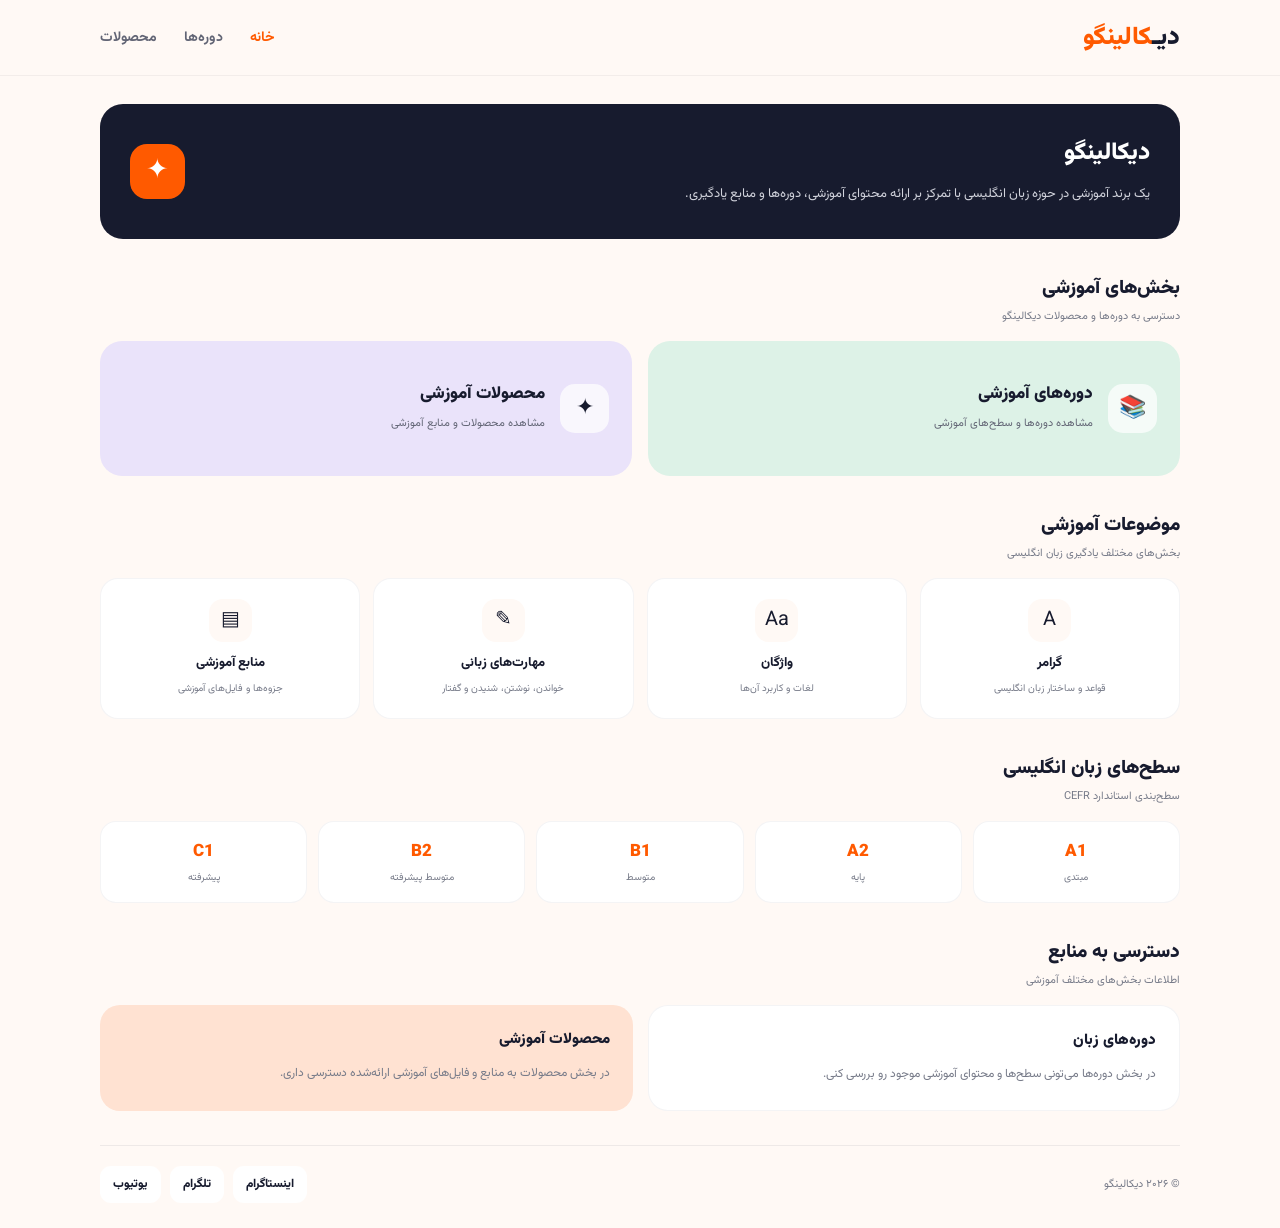
==== commit 7dd7529b: "Update index.html" ====
--- a/index.html
+++ b/index.html
@@ -1,3 +1,4 @@
+
 <!DOCTYPE html>
 <html lang="fa" dir="rtl">
 <head>
@@ -87,135 +88,63 @@
 nav a:hover,
 nav a.active{color:var(--orange)}
 
-/* Search */
-
-.search-section{
-margin:25px auto 0
-}
-
-.search-box{
-display:flex;
-align-items:center;
-gap:12px;
-background:white;
-border:1px solid #171b2e12;
-border-radius:16px;
-padding:6px 17px;
-min-height:58px;
-box-shadow:0 5px 18px #171b2e06;
-transition:.2s
-}
-
-.search-box:focus-within{
-border-color:var(--orange);
-box-shadow:0 0 0 3px #ff5a0012
-}
-
-.search-icon{
-font-size:23px;
-color:var(--muted);
-line-height:1
-}
-
-.search-box input{
-flex:1;
-min-width:0;
-border:0;
-outline:0;
-background:transparent;
-font-family:inherit;
-font-size:14px;
-color:var(--navy)
-}
-
-.search-box input::placeholder{
-color:#999BA5
-}
-
-.search-box button{
-border:0;
-background:var(--navy);
-color:white;
-font-family:inherit;
-font-size:12px;
-font-weight:700;
-padding:10px 17px;
-border-radius:10px;
-cursor:pointer;
-transition:.2s
-}
-
-.search-box button:hover{
-background:var(--orange)
-}
-
-.search-results{
-display:none;
-margin-top:10px;
-background:white;
-border:1px solid #171b2e12;
-border-radius:14px;
-overflow:hidden
-}
-
-.search-results.show{display:block}
-
-.search-result{
-display:block;
-padding:13px 17px;
-font-size:13px;
-border-bottom:1px solid #171b2e0c;
-transition:.2s
-}
-
-.search-result:last-child{border-bottom:0}
-
-.search-result:hover{
-background:#fff1e9;
-color:var(--orange)
-}
-
-.search-empty{
-padding:15px 17px;
-font-size:13px;
-color:var(--muted)
-}
-
 /* Intro */
 
 .intro{
-margin:25px auto 0;
+margin:28px auto 0;
 background:var(--navy);
 color:white;
 border-radius:23px;
-padding:22px 28px;
+padding:30px;
 display:flex;
 align-items:center;
 justify-content:space-between;
 gap:18px
 }
 
-.intro h2{
+.intro h1{
+font-size:24px;
+font-weight:900;
+margin-bottom:8px
+}
+
+.intro p{
+font-size:13px;
+line-height:2.2;
+color:#d1d3dc;
+max-width:650px
+}
+
+.intro-mark{
+width:55px;
+height:55px;
+border-radius:17px;
+background:var(--orange);
+display:grid;
+place-items:center;
+font-size:27px;
+flex-shrink:0
+}
+
+/* Section headings */
+
+.section-heading{
+display:flex;
+align-items:center;
+justify-content:space-between;
+gap:12px;
+margin:35px 0 16px
+}
+
+.section-heading h2{
 font-size:19px;
-font-weight:900;
-margin-bottom:4px
-}
-
-.intro p{
-font-size:12px;
-line-height:2;
-color:#d1d3dc
-}
-
-.intro-mark{
-width:48px;
-height:48px;
-border-radius:16px;
-background:var(--orange);
-display:grid;
-place-items:center;
-font-size:25px;
-flex-shrink:0
+font-weight:900
+}
+
+.section-heading p{
+font-size:11px;
+color:var(--muted);
+margin-top:5px
 }
 
 /* Quick Links */
@@ -223,17 +152,16 @@
 .quick-links{
 display:grid;
 grid-template-columns:1fr 1fr;
-gap:16px;
-margin:22px auto
+gap:16px
 }
 
 .quick-card{
-min-height:115px;
-padding:20px 23px;
+min-height:135px;
+padding:23px;
 border-radius:22px;
 display:flex;
 align-items:center;
-gap:14px;
+gap:15px;
 transition:.25s
 }
 
@@ -247,36 +175,145 @@
 .quick-card.products{background:var(--lavender)}
 
 .quick-card h3{
-font-size:18px;
+font-size:17px;
 font-weight:900
 }
 
 .quick-card p{
 font-size:11px;
 color:#626575;
-margin-top:5px
+margin-top:7px;
+line-height:1.9
 }
 
 .quick-icon{
-width:48px;
-height:48px;
+width:49px;
+height:49px;
 border-radius:15px;
 background:#ffffffb8;
 display:grid;
 place-items:center;
-font-size:23px;
+font-size:22px;
 flex-shrink:0
 }
 
-.arrow{
-font-size:22px;
-color:var(--orange);
-margin-right:auto
+/* Topics */
+
+.topics{
+display:grid;
+grid-template-columns:repeat(4,1fr);
+gap:13px
+}
+
+.topic-card{
+background:white;
+border:1px solid #171b2e0c;
+border-radius:18px;
+padding:20px 14px;
+text-align:center;
+transition:.2s
+}
+
+.topic-card:hover{
+border-color:#ff5a0050;
+transform:translateY(-3px);
+box-shadow:0 8px 20px #171b2e08
+}
+
+.topic-icon{
+width:43px;
+height:43px;
+margin:0 auto 11px;
+border-radius:14px;
+background:var(--cream);
+display:grid;
+place-items:center;
+font-size:20px
+}
+
+.topic-card h3{
+font-size:13px;
+font-weight:800
+}
+
+.topic-card p{
+font-size:10px;
+color:var(--muted);
+margin-top:6px;
+line-height:1.9
+}
+
+/* Information */
+
+.info-grid{
+display:grid;
+grid-template-columns:1fr 1fr;
+gap:15px
+}
+
+.info-card{
+background:white;
+border:1px solid #171b2e0c;
+border-radius:20px;
+padding:23px
+}
+
+.info-card.accent{
+background:var(--peach);
+border:0
+}
+
+.info-card h3{
+font-size:15px;
+font-weight:900;
+margin-bottom:9px
+}
+
+.info-card p{
+font-size:12px;
+line-height:2.2;
+color:var(--muted)
+}
+
+/* Levels */
+
+.levels{
+display:grid;
+grid-template-columns:repeat(5,1fr);
+gap:11px
+}
+
+.level-card{
+background:white;
+border:1px solid #171b2e0c;
+border-radius:16px;
+padding:17px 10px;
+text-align:center;
+transition:.2s
+}
+
+.level-card:hover{
+border-color:var(--orange);
+transform:translateY(-3px)
+}
+
+.level-card strong{
+display:block;
+font-size:17px;
+font-weight:900;
+color:var(--orange)
+}
+
+.level-card span{
+display:block;
+font-size:10px;
+color:var(--muted);
+margin-top:5px
 }
 
 /* Footer */
 
-footer{padding:18px 0 24px}
+footer{padding:34px 0 25px}
 
 .footer-inner{
 display:flex;
@@ -284,7 +321,7 @@
 justify-content:space-between;
 gap:15px;
 border-top:1px solid #171b2e12;
-padding-top:16px
+padding-top:20px
 }
 
 .footer-copy{
@@ -299,25 +336,22 @@
 }
 
 .socials a{
-width:auto;
-min-width:36px;
-height:36px;
-padding:0 10px;
-white-space:nowrap;
-border-radius:12px;
+min-width:40px;
+height:37px;
+padding:0 13px;
+border-radius:11px;
 background:white;
 display:grid;
 place-items:center;
 color:var(--navy);
 font-size:12px;
-font-weight:900;
+font-weight:800;
 transition:.2s
 }
 
 .socials a:hover{
 background:var(--orange);
-color:white;
-transform:translateY(-2px)
+color:white
 }
 
 a:focus-visible{
@@ -338,36 +372,32 @@
 font-size:12px
 }
 
-.search-section{margin-top:18px}
-
-.search-box{
-min-height:53px;
-padding:5px 12px;
-gap:9px
-}
-
-.search-box input{font-size:12px}
-
-.search-box button{
-padding:9px 12px;
-font-size:11px
-}
-
 .intro{
-padding:17px 19px;
+margin-top:19px;
+padding:21px;
 border-radius:19px
 }
 
-.intro h2{font-size:16px}
+.intro h1{font-size:19px}
 
 .intro p{font-size:11px}
 
+.intro-mark{
+width:45px;
+height:45px;
+font-size:22px
+}
+
+.section-heading{margin:28px 0 13px}
+
+.section-heading h2{font-size:16px}
+
 .quick-links{gap:10px}
 
 .quick-card{
-padding:14px;
-min-height:105px;
-gap:9px
+padding:15px;
+min-height:115px;
+gap:10px
 }
 
 .quick-card h3{font-size:14px}
@@ -375,12 +405,51 @@
 .quick-card p{font-size:10px}
 
 .quick-icon{
+width:39px;
+height:39px;
+font-size:18px
+}
+
+.topics{
+grid-template-columns:1fr 1fr;
+gap:10px
+}
+
+.topic-card{padding:16px 10px}
+
+.topic-card h3{font-size:12px}
+
+.topic-card p{font-size:10px}
+
+.topic-icon{
 width:38px;
 height:38px;
-font-size:19px
-}
-
-.arrow{font-size:17px}
+font-size:18px
+}
+
+.info-grid{gap:10px}
+
+.info-card{padding:16px}
+
+.info-card h3{font-size:13px}
+
+.info-card p{font-size:11px}
+
+.levels{gap:7px}
+
+.level-card{
+padding:13px 5px;
+border-radius:12px
+}
+
+.level-card strong{font-size:15px}
+
+.level-card span{font-size:9px}
+
+.footer-inner{
+flex-direction:column;
+align-items:flex-start
+}
 
 }
 
@@ -398,6 +467,8 @@
 .quick-card{padding:11px}
 
 .quick-card h3{font-size:13px}
+
+.level-card strong{font-size:13px}
 
 }
 
@@ -431,44 +502,27 @@
 
 <main class="container">
 
-<!-- Search -->
-
-<section class="search-section">
-
-<form class="search-box" id="siteSearch">
-
-<span class="search-icon">⌕</span>
-
-<input
-type="search"
-id="searchInput"
-placeholder="جست‌وجو در دیکالینگو..."
-aria-label="جست‌وجو در سایت"
-autocomplete="off"
->
-
-<button type="submit">جست‌وجو</button>
-
-</form>
-
-<div class="search-results" id="searchResults"></div>
+<!-- About -->
+
+<section class="intro">
+
+<div>
+<h1>دیکالینگو</h1>
+<p>یک برند آموزشی در حوزه زبان انگلیسی با تمرکز بر ارائه محتوای آموزشی، دوره‌ها و منابع یادگیری.</p>
+</div>
+
+<div class="intro-mark">✦</div>
 
 </section>
 
-<!-- About -->
-
-<section class="intro">
-
+<!-- Main sections -->
+
+<div class="section-heading">
 <div>
-<h2>درباره دیکالینگو</h2>
-<p>یک برند آموزشی در حوزه زبان انگلیسی.</p>
-</div>
-
-<div class="intro-mark">✦</div>
-
-</section>
-
-<!-- Quick Links -->
+<h2>بخش‌های آموزشی</h2>
+<p>دسترسی به دوره‌ها و محصولات دیکالینگو</p>
+</div>
+</div>
 
 <section class="quick-links">
 
@@ -481,8 +535,6 @@
 <p>مشاهده دوره‌ها و سطح‌های آموزشی</p>
 </div>
 
-<span class="arrow">←</span>
-
 </a>
 
 <a class="quick-card products" href="products.html">
@@ -490,16 +542,112 @@
 <div class="quick-icon">✦</div>
 
 <div>
-<h3>محصولات</h3>
-<p>مشاهده محصولات آموزشی</p>
-</div>
-
-<span class="arrow">←</span>
+<h3>محصولات آموزشی</h3>
+<p>مشاهده محصولات و منابع آموزشی</p>
+</div>
 
 </a>
 
 </section>
 
+<!-- Topics -->
+
+<div class="section-heading">
+<div>
+<h2>موضوعات آموزشی</h2>
+<p>بخش‌های مختلف یادگیری زبان انگلیسی</p>
+</div>
+</div>
+
+<section class="topics">
+
+<a class="topic-card" href="courses.html">
+<div class="topic-icon">A</div>
+<h3>گرامر</h3>
+<p>قواعد و ساختار زبان انگلیسی</p>
+</a>
+
+<a class="topic-card" href="courses.html">
+<div class="topic-icon">Aa</div>
+<h3>واژگان</h3>
+<p>لغات و کاربرد آن‌ها</p>
+</a>
+
+<a class="topic-card" href="courses.html">
+<div class="topic-icon">✎</div>
+<h3>مهارت‌های زبانی</h3>
+<p>خواندن، نوشتن، شنیدن و گفتار</p>
+</a>
+
+<a class="topic-card" href="products.html">
+<div class="topic-icon">▤</div>
+<h3>منابع آموزشی</h3>
+<p>جزوه‌ها و فایل‌های آموزشی</p>
+</a>
+
+</section>
+
+<!-- Levels -->
+
+<div class="section-heading">
+<div>
+<h2>سطح‌های زبان انگلیسی</h2>
+<p>سطح‌بندی استاندارد CEFR</p>
+</div>
+</div>
+
+<section class="levels">
+
+<a class="level-card" href="courses.html">
+<strong>A1</strong>
+<span>مبتدی</span>
+</a>
+
+<a class="level-card" href="courses.html">
+<strong>A2</strong>
+<span>پایه</span>
+</a>
+
+<a class="level-card" href="courses.html">
+<strong>B1</strong>
+<span>متوسط</span>
+</a>
+
+<a class="level-card" href="courses.html">
+<strong>B2</strong>
+<span>متوسط پیشرفته</span>
+</a>
+
+<a class="level-card" href="courses.html">
+<strong>C1</strong>
+<span>پیشرفته</span>
+</a>
+
+</section>
+
+<!-- Information -->
+
+<div class="section-heading">
+<div>
+<h2>دسترسی به منابع</h2>
+<p>اطلاعات بخش‌های مختلف آموزشی</p>
+</div>
+</div>
+
+<section class="info-grid">
+
+<div class="info-card">
+<h3>دوره‌های زبان</h3>
+<p>در بخش دوره‌ها می‌تونی سطح‌ها و محتوای آموزشی موجود رو بررسی کنی.</p>
+</div>
+
+<div class="info-card accent">
+<h3>محصولات آموزشی</h3>
+<p>در بخش محصولات به منابع و فایل‌های آموزشی ارائه‌شده دسترسی داری.</p>
+</div>
+
+</section>
+
 </main>
 
 <footer>
@@ -521,86 +669,6 @@
 </div>
 
 </footer>
-
-<script>
-
-const searchForm = document.getElementById("siteSearch");
-const searchInput = document.getElementById("searchInput");
-const searchResults = document.getElementById("searchResults");
-
-const pages = [
-{
-title:"صفحه اصلی",
-keywords:["خانه","دیکالینگو","dicalingo"],
-url:"index.html"
-},
-{
-title:"دوره‌های آموزشی",
-keywords:["دوره","دوره ها","آموزش","سطح","a1","a2","b1","b2","c1","کلاس"],
-url:"courses.html"
-},
-{
-title:"محصولات آموزشی",
-keywords:["محصول","محصولات","جزوه","pdf","منابع","تمرین","فایل"],
-url:"products.html"
-}
-];
-
-searchForm.addEventListener("submit",function(event){
-
-event.preventDefault();
-
-const query = searchInput.value.trim().toLowerCase();
-
-searchResults.innerHTML = "";
-searchResults.classList.add("show");
-
-if(!query){
-searchResults.innerHTML =
-'<div class="search-empty">عبارتی برای جست‌وجو وارد کن.</div>';
-return;
-}
-
-const matches = pages.filter(page => {
-
-return page.title.toLowerCase().includes(query) ||
-page.keywords.some(keyword => keyword.includes(query) || query.includes(keyword));
-
-});
-
-if(matches.length === 0){
-
-searchResults.innerHTML =
-'<div class="search-empty">نتیجه‌ای پیدا نشد.</div>';
-
-return;
-
-}
-
-matches.forEach(page => {
-
-const link = document.createElement("a");
-
-link.href = page.url;
-link.className = "search-result";
-link.textContent = page.title;
-
-searchResults.appendChild(link);
-
-});
-
-});
-
-searchInput.addEventListener("input",function(){
-
-if(!searchInput.value.trim()){
-searchResults.classList.remove("show");
-searchResults.innerHTML = "";
-}
-
-});
-
-</script>
 
 </body>
 </html>
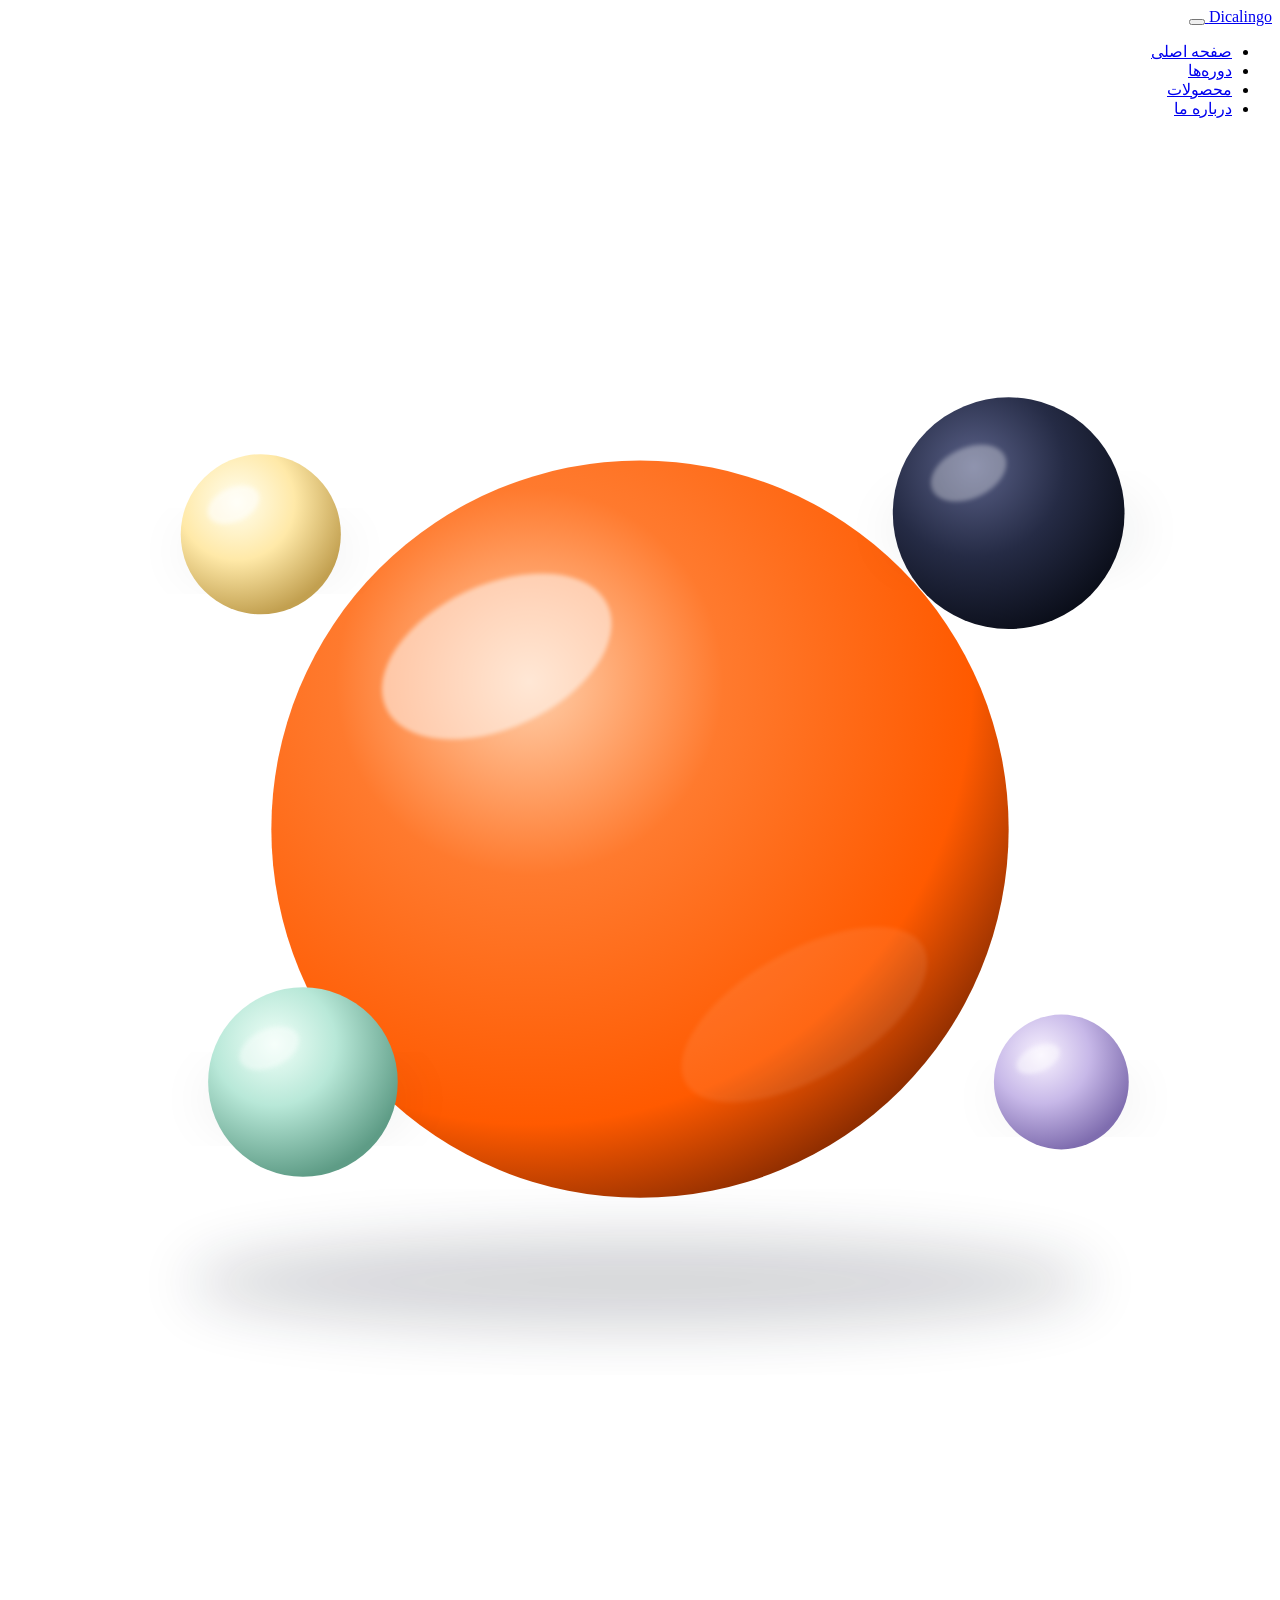
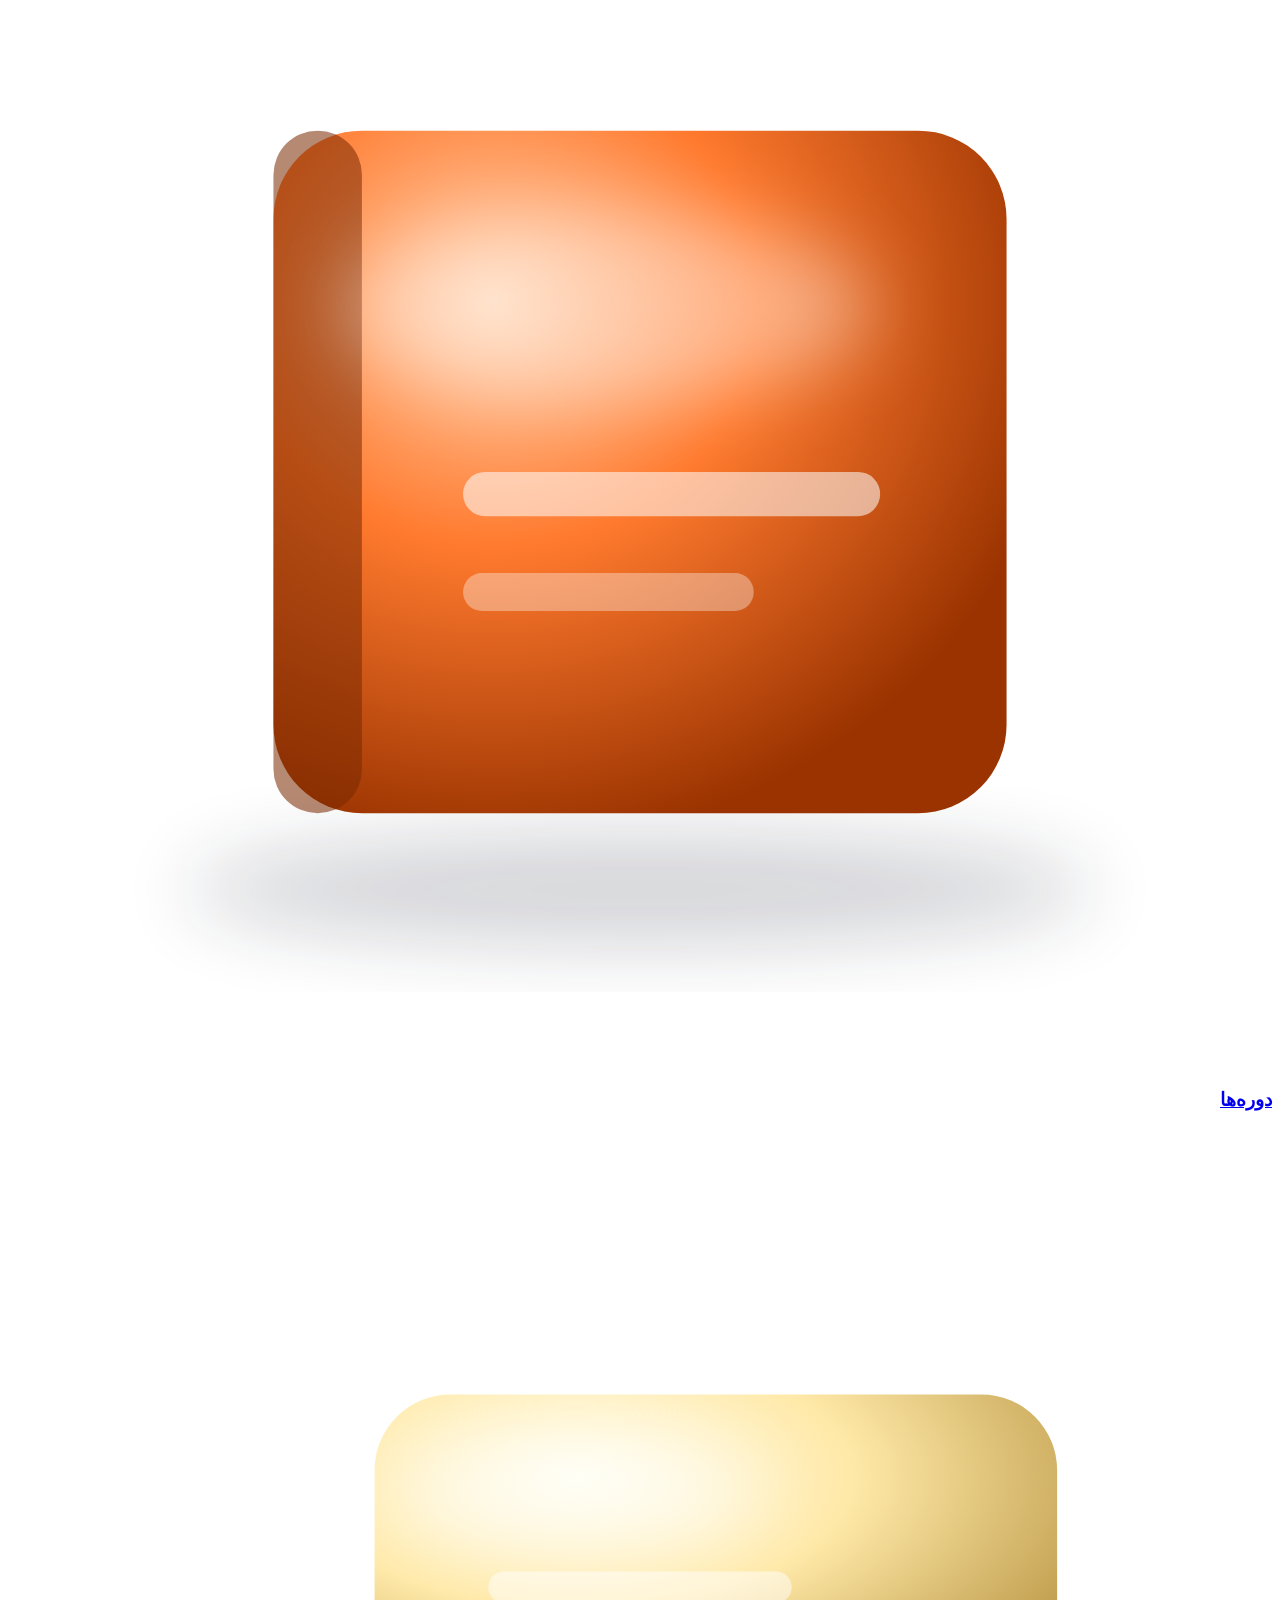
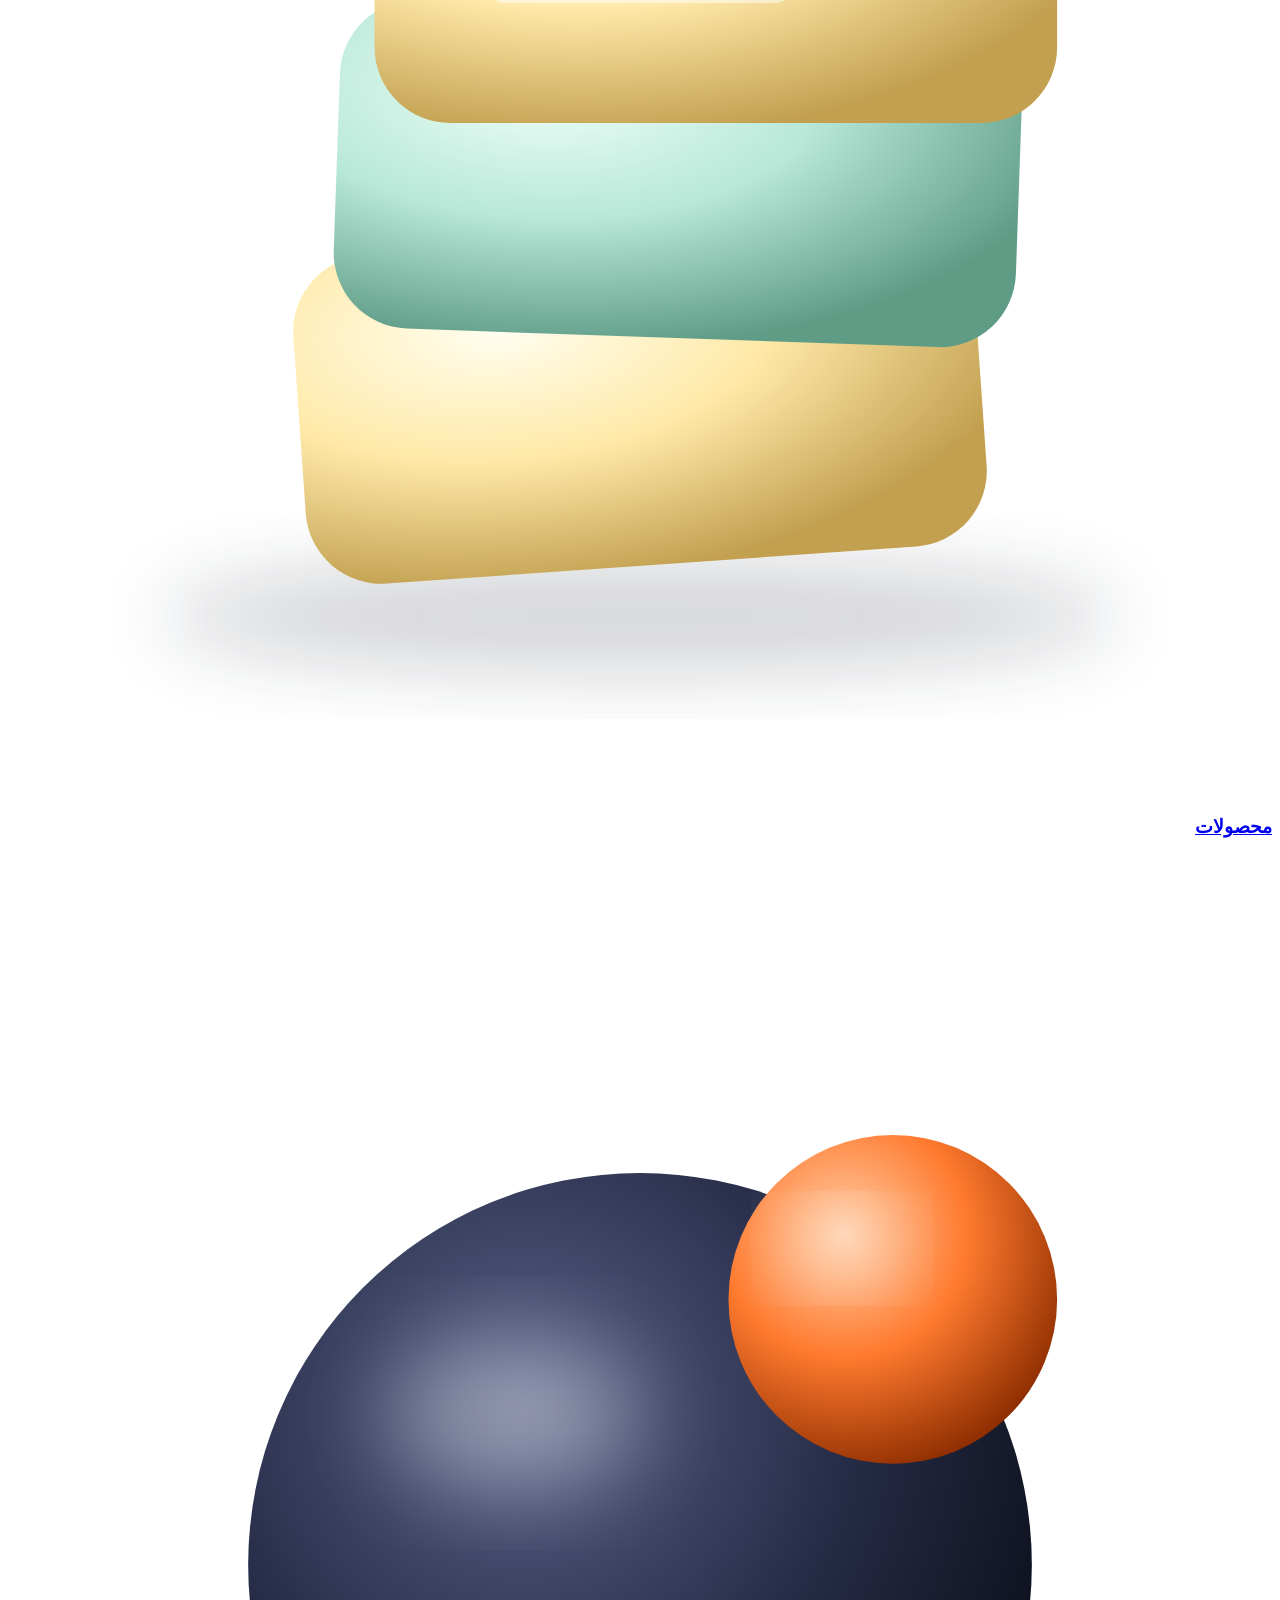
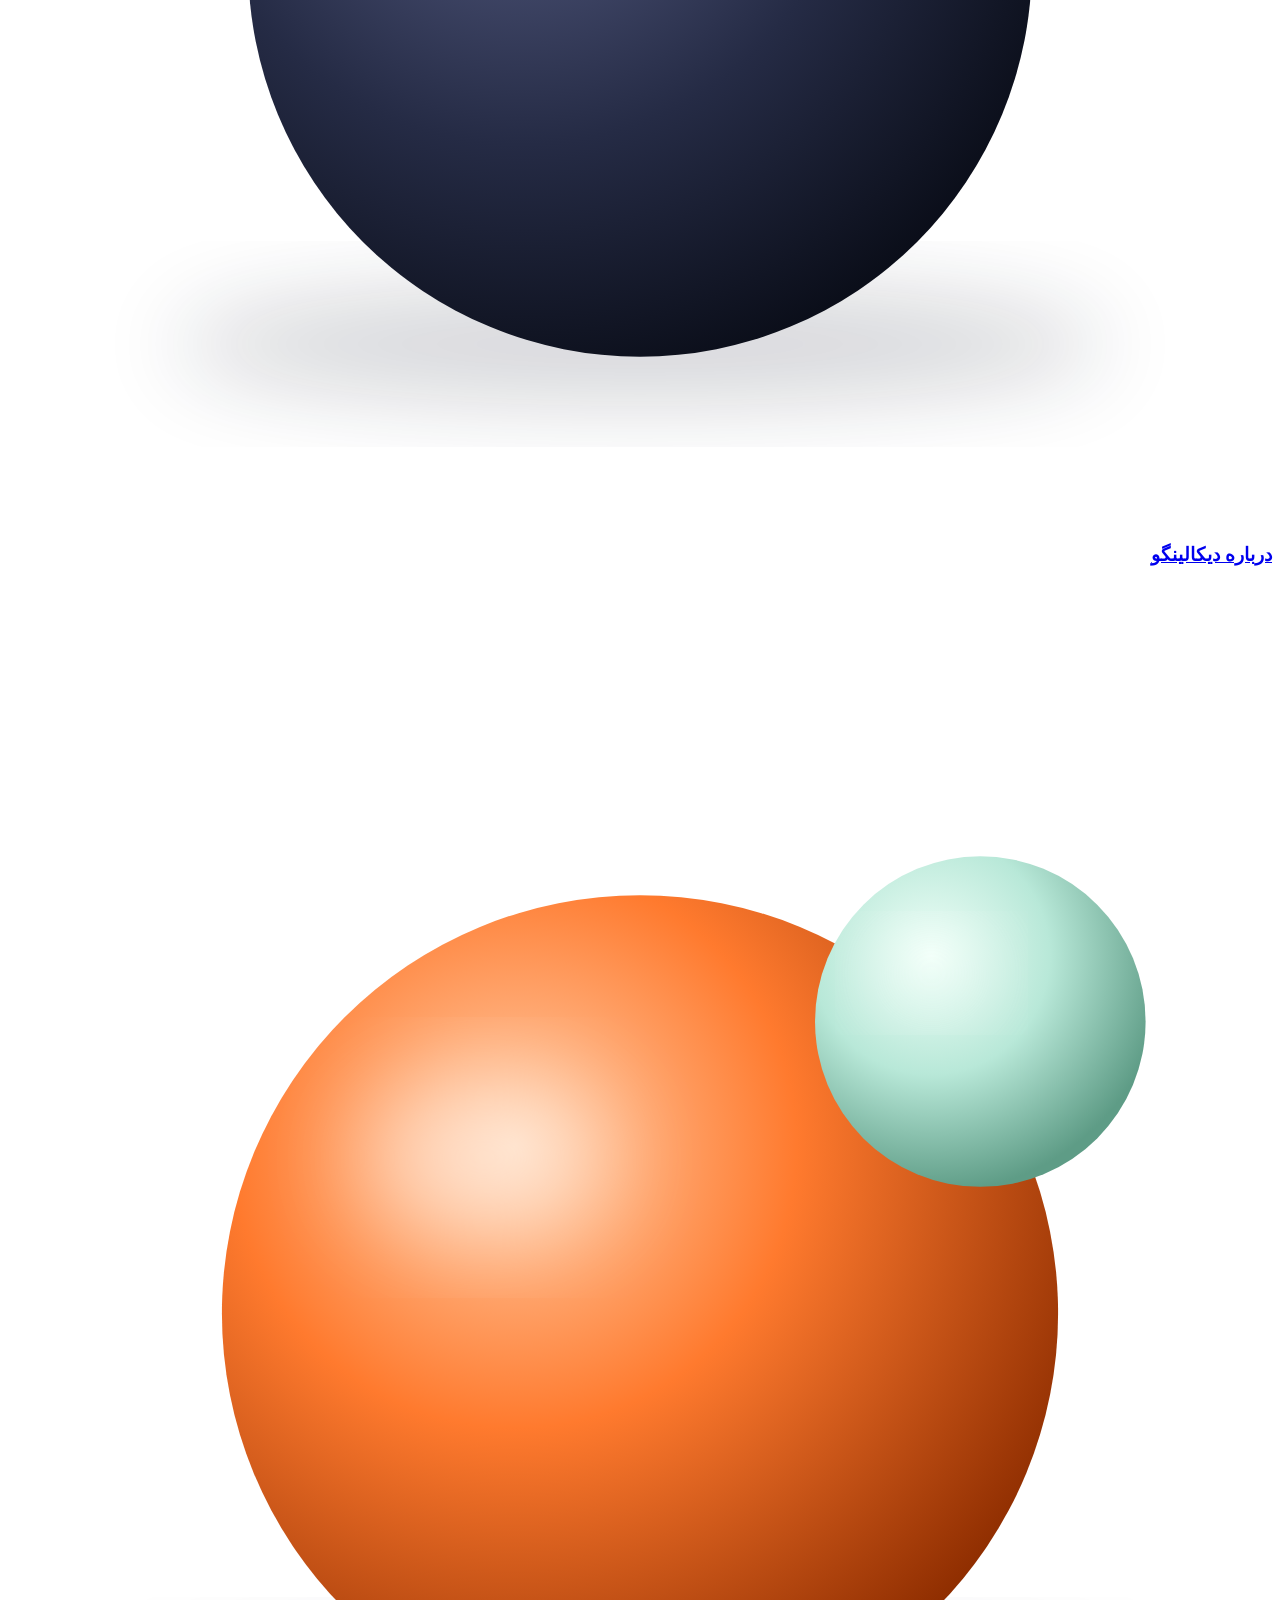
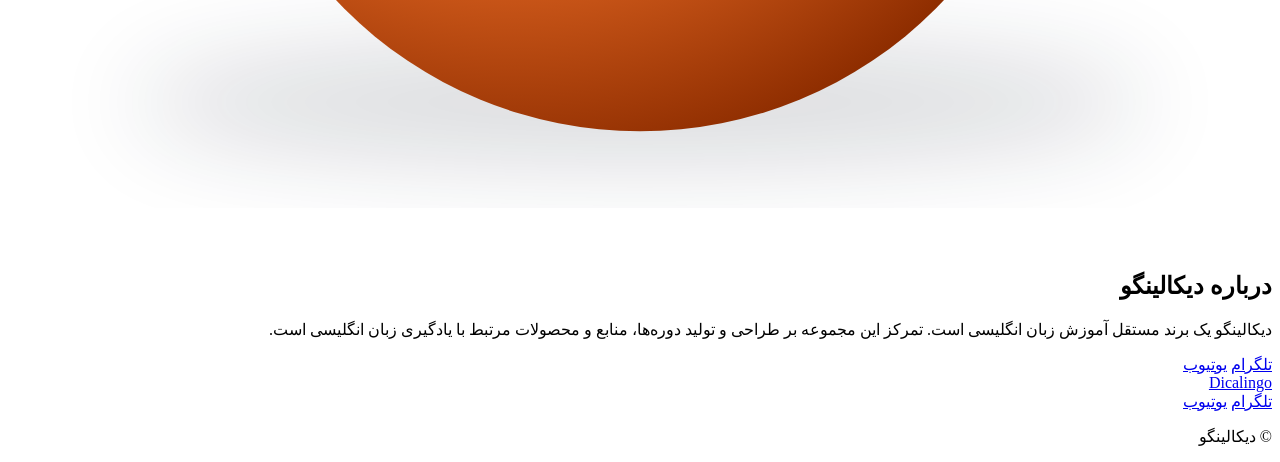
==== commit 34249538: "Update index.html" ====
--- a/index.html
+++ b/index.html
@@ -1,674 +1,245 @@
-
 <!DOCTYPE html>
 <html lang="fa" dir="rtl">
 <head>
-<link rel="icon" type="image/jpeg" href="./InShot_20261015_233634057.jpg">
-<link rel="apple-touch-icon" href="./InShot_20261015_233634057.jpg">
-<meta charset="UTF-8">
-<meta name="viewport" content="width=device-width, initial-scale=1.0">
-<meta name="theme-color" content="#FFF9F5">
-<title>Dicalingo | دیکالینگو</title>
-<meta name="description" content="دیکالینگو؛ آموزش زبان انگلیسی">
-<link href="https://fonts.googleapis.com/css2?family=Vazirmatn:wght@300;400;500;600;700;800;900&display=swap" rel="stylesheet">
-
-<style>
-:root{
---orange:#FF5A00;
---navy:#171B2E;
---cream:#FFF9F5;
---peach:#FFE2D2;
---mint:#DDF2E7;
---lavender:#EAE3FA;
---yellow:#FFF0B9;
---muted:#777B89
-}
-
-*{box-sizing:border-box;margin:0;padding:0}
-
-html{scroll-behavior:smooth}
-
-body{
-font-family:Vazirmatn,sans-serif;
-background:var(--cream);
-color:var(--navy);
-overflow-x:hidden
-}
-
-a{
-text-decoration:none;
-color:inherit;
--webkit-tap-highlight-color:transparent
-}
-
-.container{
-width:min(1080px,92%);
-margin:auto
-}
-
-/* Header */
-
-header{
-height:76px;
-display:flex;
-align-items:center;
-position:sticky;
-top:0;
-z-index:20;
-background:#fff9f5ed;
-backdrop-filter:blur(14px);
-border-bottom:1px solid #171b2e0d
-}
-
-.nav{
-display:flex;
-align-items:center;
-justify-content:space-between;
-gap:15px
-}
-
-.logo{
-font-size:25px;
-font-weight:900;
-white-space:nowrap
-}
-
-.logo span{color:var(--orange)}
-
-nav{
-display:flex;
-align-items:center;
-gap:27px;
-font-size:14px;
-font-weight:700;
-color:#626575
-}
-
-nav a{transition:.2s}
-
-nav a:hover,
-nav a.active{color:var(--orange)}
-
-/* Intro */
-
-.intro{
-margin:28px auto 0;
-background:var(--navy);
-color:white;
-border-radius:23px;
-padding:30px;
-display:flex;
-align-items:center;
-justify-content:space-between;
-gap:18px
-}
-
-.intro h1{
-font-size:24px;
-font-weight:900;
-margin-bottom:8px
-}
-
-.intro p{
-font-size:13px;
-line-height:2.2;
-color:#d1d3dc;
-max-width:650px
-}
-
-.intro-mark{
-width:55px;
-height:55px;
-border-radius:17px;
-background:var(--orange);
-display:grid;
-place-items:center;
-font-size:27px;
-flex-shrink:0
-}
-
-/* Section headings */
-
-.section-heading{
-display:flex;
-align-items:center;
-justify-content:space-between;
-gap:12px;
-margin:35px 0 16px
-}
-
-.section-heading h2{
-font-size:19px;
-font-weight:900
-}
-
-.section-heading p{
-font-size:11px;
-color:var(--muted);
-margin-top:5px
-}
-
-/* Quick Links */
-
-.quick-links{
-display:grid;
-grid-template-columns:1fr 1fr;
-gap:16px
-}
-
-.quick-card{
-min-height:135px;
-padding:23px;
-border-radius:22px;
-display:flex;
-align-items:center;
-gap:15px;
-transition:.25s
-}
-
-.quick-card:hover{
-transform:translateY(-4px);
-box-shadow:0 12px 25px #171b2e10
-}
-
-.quick-card.courses{background:var(--mint)}
-
-.quick-card.products{background:var(--lavender)}
-
-.quick-card h3{
-font-size:17px;
-font-weight:900
-}
-
-.quick-card p{
-font-size:11px;
-color:#626575;
-margin-top:7px;
-line-height:1.9
-}
-
-.quick-icon{
-width:49px;
-height:49px;
-border-radius:15px;
-background:#ffffffb8;
-display:grid;
-place-items:center;
-font-size:22px;
-flex-shrink:0
-}
-
-/* Topics */
-
-.topics{
-display:grid;
-grid-template-columns:repeat(4,1fr);
-gap:13px
-}
-
-.topic-card{
-background:white;
-border:1px solid #171b2e0c;
-border-radius:18px;
-padding:20px 14px;
-text-align:center;
-transition:.2s
-}
-
-.topic-card:hover{
-border-color:#ff5a0050;
-transform:translateY(-3px);
-box-shadow:0 8px 20px #171b2e08
-}
-
-.topic-icon{
-width:43px;
-height:43px;
-margin:0 auto 11px;
-border-radius:14px;
-background:var(--cream);
-display:grid;
-place-items:center;
-font-size:20px
-}
-
-.topic-card h3{
-font-size:13px;
-font-weight:800
-}
-
-.topic-card p{
-font-size:10px;
-color:var(--muted);
-margin-top:6px;
-line-height:1.9
-}
-
-/* Information */
-
-.info-grid{
-display:grid;
-grid-template-columns:1fr 1fr;
-gap:15px
-}
-
-.info-card{
-background:white;
-border:1px solid #171b2e0c;
-border-radius:20px;
-padding:23px
-}
-
-.info-card.accent{
-background:var(--peach);
-border:0
-}
-
-.info-card h3{
-font-size:15px;
-font-weight:900;
-margin-bottom:9px
-}
-
-.info-card p{
-font-size:12px;
-line-height:2.2;
-color:var(--muted)
-}
-
-/* Levels */
-
-.levels{
-display:grid;
-grid-template-columns:repeat(5,1fr);
-gap:11px
-}
-
-.level-card{
-background:white;
-border:1px solid #171b2e0c;
-border-radius:16px;
-padding:17px 10px;
-text-align:center;
-transition:.2s
-}
-
-.level-card:hover{
-border-color:var(--orange);
-transform:translateY(-3px)
-}
-
-.level-card strong{
-display:block;
-font-size:17px;
-font-weight:900;
-color:var(--orange)
-}
-
-.level-card span{
-display:block;
-font-size:10px;
-color:var(--muted);
-margin-top:5px
-}
-
-/* Footer */
-
-footer{padding:34px 0 25px}
-
-.footer-inner{
-display:flex;
-align-items:center;
-justify-content:space-between;
-gap:15px;
-border-top:1px solid #171b2e12;
-padding-top:20px
-}
-
-.footer-copy{
-font-size:11px;
-color:var(--muted)
-}
-
-.socials{
-display:flex;
-align-items:center;
-gap:9px
-}
-
-.socials a{
-min-width:40px;
-height:37px;
-padding:0 13px;
-border-radius:11px;
-background:white;
-display:grid;
-place-items:center;
-color:var(--navy);
-font-size:12px;
-font-weight:800;
-transition:.2s
-}
-
-.socials a:hover{
-background:var(--orange);
-color:white
-}
-
-a:focus-visible{
-outline:3px solid var(--orange);
-outline-offset:4px
-}
-
-/* Mobile */
-
-@media(max-width:700px){
-
-header{height:66px}
-
-.logo{font-size:21px}
-
-nav{
-gap:13px;
-font-size:12px
-}
-
-.intro{
-margin-top:19px;
-padding:21px;
-border-radius:19px
-}
-
-.intro h1{font-size:19px}
-
-.intro p{font-size:11px}
-
-.intro-mark{
-width:45px;
-height:45px;
-font-size:22px
-}
-
-.section-heading{margin:28px 0 13px}
-
-.section-heading h2{font-size:16px}
-
-.quick-links{gap:10px}
-
-.quick-card{
-padding:15px;
-min-height:115px;
-gap:10px
-}
-
-.quick-card h3{font-size:14px}
-
-.quick-card p{font-size:10px}
-
-.quick-icon{
-width:39px;
-height:39px;
-font-size:18px
-}
-
-.topics{
-grid-template-columns:1fr 1fr;
-gap:10px
-}
-
-.topic-card{padding:16px 10px}
-
-.topic-card h3{font-size:12px}
-
-.topic-card p{font-size:10px}
-
-.topic-icon{
-width:38px;
-height:38px;
-font-size:18px
-}
-
-.info-grid{gap:10px}
-
-.info-card{padding:16px}
-
-.info-card h3{font-size:13px}
-
-.info-card p{font-size:11px}
-
-.levels{gap:7px}
-
-.level-card{
-padding:13px 5px;
-border-radius:12px
-}
-
-.level-card strong{font-size:15px}
-
-.level-card span{font-size:9px}
-
-.footer-inner{
-flex-direction:column;
-align-items:flex-start
-}
-
-}
-
-@media(max-width:360px){
-
-.container{width:94%}
-
-nav{
-gap:9px;
-font-size:11px
-}
-
-.logo{font-size:19px}
-
-.quick-card{padding:11px}
-
-.quick-card h3{font-size:13px}
-
-.level-card strong{font-size:13px}
-
-}
-
-@media(prefers-reduced-motion:reduce){
-
-*,*:before,*:after{
-animation:none!important;
-transition:none!important;
-scroll-behavior:auto!important
-}
-
-}
-</style>
+  <meta charset="UTF-8" />
+  <meta name="viewport" content="width=device-width, initial-scale=1.0" />
+  <title>دیکالینگو</title>
+  <meta name="description" content="دیکالینگو، برند مستقل آموزش زبان انگلیسی. دوره‌ها، منابع و محصولات آموزشی." />
+  <meta name="theme-color" content="#FFF9F5" />
+
+  <!-- پروفایل سایت -->
+  <link rel="icon" type="image/jpeg" href="assets/images/InShot_20261015_233634057.jpg" />
+  <link rel="apple-touch-icon" href="assets/images/InShot_20261015_233634057.jpg" />
+  <meta property="og:image" content="assets/images/InShot_20261015_233634057.jpg" />
+  <meta property="og:image:alt" content="دیکالینگو" />
+  <meta name="twitter:card" content="summary" />
+  <meta name="twitter:image" content="assets/images/InShot_20261015_233634057.jpg" />
+
+  <link rel="preconnect" href="https://fonts.googleapis.com" />
+  <link rel="preconnect" href="https://fonts.gstatic.com" crossorigin />
+  <link href="https://fonts.googleapis.com/css2?family=Vazirmatn:wght@300;400;500;600;700;800&display=swap" rel="stylesheet" />
+  <link rel="stylesheet" href="assets/css/style.css" />
 </head>
-
 <body>
-
-<header>
-<div class="container nav">
-
-<a class="logo" href="index.html">دیـ<span>کالینگو</span></a>
-
-<nav aria-label="منوی اصلی">
-<a class="active" href="index.html">خانه</a>
-<a href="courses.html">دوره‌ها</a>
-<a href="products.html">محصولات</a>
-</nav>
-
-</div>
-</header>
-
-<main class="container">
-
-<!-- About -->
-
-<section class="intro">
-
-<div>
-<h1>دیکالینگو</h1>
-<p>یک برند آموزشی در حوزه زبان انگلیسی با تمرکز بر ارائه محتوای آموزشی، دوره‌ها و منابع یادگیری.</p>
-</div>
-
-<div class="intro-mark">✦</div>
-
-</section>
-
-<!-- Main sections -->
-
-<div class="section-heading">
-<div>
-<h2>بخش‌های آموزشی</h2>
-<p>دسترسی به دوره‌ها و محصولات دیکالینگو</p>
-</div>
-</div>
-
-<section class="quick-links">
-
-<a class="quick-card courses" href="courses.html">
-
-<div class="quick-icon">📚</div>
-
-<div>
-<h3>دوره‌های آموزشی</h3>
-<p>مشاهده دوره‌ها و سطح‌های آموزشی</p>
-</div>
-
-</a>
-
-<a class="quick-card products" href="products.html">
-
-<div class="quick-icon">✦</div>
-
-<div>
-<h3>محصولات آموزشی</h3>
-<p>مشاهده محصولات و منابع آموزشی</p>
-</div>
-
-</a>
-
-</section>
-
-<!-- Topics -->
-
-<div class="section-heading">
-<div>
-<h2>موضوعات آموزشی</h2>
-<p>بخش‌های مختلف یادگیری زبان انگلیسی</p>
-</div>
-</div>
-
-<section class="topics">
-
-<a class="topic-card" href="courses.html">
-<div class="topic-icon">A</div>
-<h3>گرامر</h3>
-<p>قواعد و ساختار زبان انگلیسی</p>
-</a>
-
-<a class="topic-card" href="courses.html">
-<div class="topic-icon">Aa</div>
-<h3>واژگان</h3>
-<p>لغات و کاربرد آن‌ها</p>
-</a>
-
-<a class="topic-card" href="courses.html">
-<div class="topic-icon">✎</div>
-<h3>مهارت‌های زبانی</h3>
-<p>خواندن، نوشتن، شنیدن و گفتار</p>
-</a>
-
-<a class="topic-card" href="products.html">
-<div class="topic-icon">▤</div>
-<h3>منابع آموزشی</h3>
-<p>جزوه‌ها و فایل‌های آموزشی</p>
-</a>
-
-</section>
-
-<!-- Levels -->
-
-<div class="section-heading">
-<div>
-<h2>سطح‌های زبان انگلیسی</h2>
-<p>سطح‌بندی استاندارد CEFR</p>
-</div>
-</div>
-
-<section class="levels">
-
-<a class="level-card" href="courses.html">
-<strong>A1</strong>
-<span>مبتدی</span>
-</a>
-
-<a class="level-card" href="courses.html">
-<strong>A2</strong>
-<span>پایه</span>
-</a>
-
-<a class="level-card" href="courses.html">
-<strong>B1</strong>
-<span>متوسط</span>
-</a>
-
-<a class="level-card" href="courses.html">
-<strong>B2</strong>
-<span>متوسط پیشرفته</span>
-</a>
-
-<a class="level-card" href="courses.html">
-<strong>C1</strong>
-<span>پیشرفته</span>
-</a>
-
-</section>
-
-<!-- Information -->
-
-<div class="section-heading">
-<div>
-<h2>دسترسی به منابع</h2>
-<p>اطلاعات بخش‌های مختلف آموزشی</p>
-</div>
-</div>
-
-<section class="info-grid">
-
-<div class="info-card">
-<h3>دوره‌های زبان</h3>
-<p>در بخش دوره‌ها می‌تونی سطح‌ها و محتوای آموزشی موجود رو بررسی کنی.</p>
-</div>
-
-<div class="info-card accent">
-<h3>محصولات آموزشی</h3>
-<p>در بخش محصولات به منابع و فایل‌های آموزشی ارائه‌شده دسترسی داری.</p>
-</div>
-
-</section>
-
-</main>
-
-<footer>
-
-<div class="container footer-inner">
-
-<div class="footer-copy">© ۲۰۲۶ دیکالینگو</div>
-
-<div class="socials">
-
-<a href="https://instagram.com/dicalingo" target="_blank" rel="noopener noreferrer" aria-label="اینستاگرام">اینستاگرام</a>
-
-<a href="https://t.me/dicalingo" target="_blank" rel="noopener noreferrer" aria-label="تلگرام">تلگرام</a>
-
-<a href="https://www.youtube.com/@dicalingo" target="_blank" rel="noopener noreferrer" aria-label="یوتیوب">یوتیوب</a>
-
-</div>
-
-</div>
-
-</footer>
-
+  <header class="site-header">
+    <div class="header-inner">
+      <a href="index.html" class="logo" aria-label="دیکالینگو - صفحه اصلی">
+        <span class="logo-mark" aria-hidden="true"></span>
+        <span class="logo-text">Dicalingo</span>
+      </a>
+      <button class="menu-toggle" aria-label="منو" aria-expanded="false" aria-controls="site-nav">
+        <span></span><span></span><span></span>
+      </button>
+      <nav class="site-nav" id="site-nav" aria-label="منوی اصلی">
+        <ul class="nav-list">
+          <li><a href="index.html" class="nav-link active">صفحه اصلی</a></li>
+          <li><a href="courses.html" class="nav-link">دوره‌ها</a></li>
+          <li><a href="products.html" class="nav-link">محصولات</a></li>
+          <li><a href="#about" class="nav-link">درباره ما</a></li>
+        </ul>
+      </nav>
+    </div>
+  </header>
+
+  <main>
+    <section class="hero" aria-label="تصویرسازی خمیری">
+      <svg class="hero-sculpture" viewBox="0 0 600 600" xmlns="http://www.w3.org/2000/svg" role="img" aria-label="مجسمه خمیری نارنجی با کره‌های رنگی">
+        <defs>
+          <radialGradient id="hOrange" cx="35%" cy="30%" r="75%">
+            <stop offset="0%" stop-color="#FFD0AC"/>
+            <stop offset="35%" stop-color="#FF7A2E"/>
+            <stop offset="80%" stop-color="#FF5A00"/>
+            <stop offset="100%" stop-color="#8E2D00"/>
+          </radialGradient>
+          <radialGradient id="hNavy" cx="35%" cy="30%" r="78%">
+            <stop offset="0%" stop-color="#5A6188"/>
+            <stop offset="50%" stop-color="#252B45"/>
+            <stop offset="100%" stop-color="#080B15"/>
+          </radialGradient>
+          <radialGradient id="hMint" cx="35%" cy="30%" r="72%">
+            <stop offset="0%" stop-color="#F0FFF8"/>
+            <stop offset="45%" stop-color="#B8E8D8"/>
+            <stop offset="100%" stop-color="#5E9C86"/>
+          </radialGradient>
+          <radialGradient id="hYellow" cx="35%" cy="30%" r="72%">
+            <stop offset="0%" stop-color="#FFFEF0"/>
+            <stop offset="50%" stop-color="#FFE9A8"/>
+            <stop offset="100%" stop-color="#C2A050"/>
+          </radialGradient>
+          <radialGradient id="hLilac" cx="35%" cy="30%" r="72%">
+            <stop offset="0%" stop-color="#F8F2FF"/>
+            <stop offset="50%" stop-color="#C7B8E8"/>
+            <stop offset="100%" stop-color="#7F6DAF"/>
+          </radialGradient>
+          <filter id="blurShadow" x="-50%" y="-50%" width="200%" height="200%">
+            <feGaussianBlur stdDeviation="14"/>
+          </filter>
+          <filter id="claySoft" x="-30%" y="-30%" width="160%" height="160%">
+            <feGaussianBlur stdDeviation="0.9"/>
+          </filter>
+        </defs>
+
+        <ellipse cx="300" cy="545" rx="215" ry="22" fill="#171B2E" opacity="0.18" filter="url(#blurShadow)"/>
+
+        <circle cx="300" cy="330" r="175" fill="url(#hOrange)"/>
+        <ellipse cx="232" cy="248" rx="58" ry="34" fill="#FFFFFF" opacity="0.5" transform="rotate(-25 232 248)" filter="url(#claySoft)"/>
+        <ellipse cx="378" cy="418" rx="65" ry="30" fill="#FFFFFF" opacity="0.08" transform="rotate(-30 378 418)" filter="url(#claySoft)"/>
+
+        <g class="float-slow">
+          <ellipse cx="478" cy="188" rx="58" ry="14" fill="#171B2E" opacity="0.12" filter="url(#blurShadow)"/>
+          <circle cx="475" cy="180" r="55" fill="url(#hNavy)"/>
+          <ellipse cx="456" cy="161" rx="19" ry="12" fill="#FFFFFF" opacity="0.32" transform="rotate(-25 456 161)" filter="url(#claySoft)"/>
+        </g>
+
+        <g class="float-medium">
+          <ellipse cx="142" cy="458" rx="48" ry="11" fill="#171B2E" opacity="0.12" filter="url(#blurShadow)"/>
+          <circle cx="140" cy="450" r="45" fill="url(#hMint)"/>
+          <ellipse cx="124" cy="434" rx="15" ry="9" fill="#FFFFFF" opacity="0.42" transform="rotate(-25 124 434)" filter="url(#claySoft)"/>
+        </g>
+
+        <g class="float-fast">
+          <ellipse cx="122" cy="198" rx="40" ry="10" fill="#171B2E" opacity="0.1" filter="url(#blurShadow)"/>
+          <circle cx="120" cy="190" r="38" fill="url(#hYellow)"/>
+          <ellipse cx="107" cy="176" rx="13" ry="8" fill="#FFFFFF" opacity="0.55" transform="rotate(-25 107 176)" filter="url(#claySoft)"/>
+        </g>
+
+        <g class="float-slow">
+          <ellipse cx="502" cy="458" rx="34" ry="9" fill="#171B2E" opacity="0.1" filter="url(#blurShadow)"/>
+          <circle cx="500" cy="450" r="32" fill="url(#hLilac)"/>
+          <ellipse cx="489" cy="439" rx="11" ry="6" fill="#FFFFFF" opacity="0.48" transform="rotate(-25 489 439)" filter="url(#claySoft)"/>
+        </g>
+      </svg>
+    </section>
+
+    <section class="portals" aria-label="بخش‌های سایت">
+      <a href="courses.html" class="portal-card">
+        <div class="portal-art">
+          <svg viewBox="0 0 200 200" xmlns="http://www.w3.org/2000/svg" aria-hidden="true">
+            <defs>
+              <radialGradient id="pBookG" cx="30%" cy="25%" r="80%">
+                <stop offset="0%" stop-color="#FFD0AC"/>
+                <stop offset="45%" stop-color="#FF7A2E"/>
+                <stop offset="100%" stop-color="#9A3300"/>
+              </radialGradient>
+              <filter id="pBookSh" x="-40%" y="-40%" width="180%" height="180%"><feGaussianBlur stdDeviation="6"/></filter>
+            </defs>
+            <ellipse cx="100" cy="172" rx="72" ry="9" fill="#171B2E" opacity="0.18" filter="url(#pBookSh)"/>
+            <rect x="42" y="52" width="116" height="108" rx="14" fill="url(#pBookG)"/>
+            <rect x="42" y="52" width="14" height="108" rx="7" fill="#7A2800" opacity="0.55"/>
+            <ellipse cx="95" cy="80" rx="42" ry="15" fill="#FFFFFF" opacity="0.4" filter="url(#pBookSh)"/>
+            <rect x="72" y="106" width="66" height="7" rx="3.5" fill="#FFFFFF" opacity="0.55"/>
+            <rect x="72" y="122" width="46" height="6" rx="3" fill="#FFFFFF" opacity="0.35"/>
+          </svg>
+        </div>
+        <h3 class="portal-title">دوره‌ها</h3>
+      </a>
+
+      <a href="products.html" class="portal-card">
+        <div class="portal-art">
+          <svg viewBox="0 0 200 200" xmlns="http://www.w3.org/2000/svg" aria-hidden="true">
+            <defs>
+              <radialGradient id="pCardG" cx="30%" cy="25%" r="80%">
+                <stop offset="0%" stop-color="#FFFEF0"/>
+                <stop offset="50%" stop-color="#FFE9A8"/>
+                <stop offset="100%" stop-color="#C2A050"/>
+              </radialGradient>
+              <radialGradient id="pCardG2" cx="30%" cy="25%" r="80%">
+                <stop offset="0%" stop-color="#F0FFF8"/>
+                <stop offset="50%" stop-color="#B8E8D8"/>
+                <stop offset="100%" stop-color="#5E9C86"/>
+              </radialGradient>
+              <filter id="pCardSh" x="-40%" y="-40%" width="180%" height="180%"><feGaussianBlur stdDeviation="6"/></filter>
+            </defs>
+            <ellipse cx="100" cy="172" rx="76" ry="9" fill="#171B2E" opacity="0.18" filter="url(#pCardSh)"/>
+            <rect x="46" y="112" width="108" height="52" rx="12" fill="url(#pCardG)" transform="rotate(-4 100 138)"/>
+            <rect x="52" y="76" width="108" height="52" rx="12" fill="url(#pCardG2)" transform="rotate(2 106 102)"/>
+            <rect x="58" y="42" width="108" height="52" rx="12" fill="url(#pCardG)"/>
+            <ellipse cx="90" cy="58" rx="30" ry="10" fill="#FFFFFF" opacity="0.5" filter="url(#pCardSh)"/>
+            <rect x="76" y="70" width="48" height="5" rx="2.5" fill="#FFFFFF" opacity="0.5"/>
+          </svg>
+        </div>
+        <h3 class="portal-title">محصولات</h3>
+      </a>
+
+      <a href="#about" class="portal-card">
+        <div class="portal-art">
+          <svg viewBox="0 0 200 200" xmlns="http://www.w3.org/2000/svg" aria-hidden="true">
+            <defs>
+              <radialGradient id="pAboutG" cx="35%" cy="30%" r="78%">
+                <stop offset="0%" stop-color="#5A6188"/>
+                <stop offset="55%" stop-color="#252B45"/>
+                <stop offset="100%" stop-color="#080B15"/>
+              </radialGradient>
+              <radialGradient id="pAboutO" cx="35%" cy="30%" r="75%">
+                <stop offset="0%" stop-color="#FFD0AC"/>
+                <stop offset="50%" stop-color="#FF7A2E"/>
+                <stop offset="100%" stop-color="#8E2D00"/>
+              </radialGradient>
+              <filter id="pAboutSh" x="-40%" y="-40%" width="180%" height="180%"><feGaussianBlur stdDeviation="7"/></filter>
+            </defs>
+            <ellipse cx="100" cy="172" rx="74" ry="9" fill="#171B2E" opacity="0.18" filter="url(#pAboutSh)"/>
+            <circle cx="100" cy="112" r="62" fill="url(#pAboutG)"/>
+            <ellipse cx="80" cy="88" rx="20" ry="12" fill="#FFFFFF" opacity="0.35" filter="url(#pAboutSh)"/>
+            <circle cx="140" cy="70" r="26" fill="url(#pAboutO)"/>
+            <ellipse cx="132" cy="62" rx="8" ry="5" fill="#FFFFFF" opacity="0.5" filter="url(#pAboutSh)"/>
+          </svg>
+        </div>
+        <h3 class="portal-title">درباره دیکالینگو</h3>
+      </a>
+    </section>
+
+    <section id="about" class="about-section" aria-labelledby="about-title">
+      <div class="about-inner">
+        <div class="about-art" aria-hidden="true">
+          <svg viewBox="0 0 260 260" xmlns="http://www.w3.org/2000/svg">
+            <defs>
+              <radialGradient id="aO" cx="35%" cy="30%" r="75%">
+                <stop offset="0%" stop-color="#FFD0AC"/>
+                <stop offset="45%" stop-color="#FF7A2E"/>
+                <stop offset="100%" stop-color="#8E2D00"/>
+              </radialGradient>
+              <radialGradient id="aM" cx="35%" cy="30%" r="72%">
+                <stop offset="0%" stop-color="#F0FFF8"/>
+                <stop offset="50%" stop-color="#B8E8D8"/>
+                <stop offset="100%" stop-color="#5E9C86"/>
+              </radialGradient>
+              <filter id="aSh" x="-40%" y="-40%" width="180%" height="180%"><feGaussianBlur stdDeviation="10"/></filter>
+            </defs>
+            <ellipse cx="130" cy="230" rx="105" ry="12" fill="#171B2E" opacity="0.16" filter="url(#aSh)"/>
+            <circle cx="130" cy="150" r="86" fill="url(#aO)"/>
+            <ellipse cx="98" cy="118" rx="26" ry="16" fill="#FFFFFF" opacity="0.5" filter="url(#aSh)"/>
+            <circle cx="200" cy="90" r="34" fill="url(#aM)"/>
+            <ellipse cx="190" cy="80" rx="11" ry="7" fill="#FFFFFF" opacity="0.5" filter="url(#aSh)"/>
+          </svg>
+        </div>
+        <div class="about-content">
+          <h2 id="about-title" class="section-title">درباره دیکالینگو</h2>
+          <p class="about-text">
+            دیکالینگو یک برند مستقل آموزش زبان انگلیسی است. تمرکز این مجموعه بر طراحی و تولید دوره‌ها، منابع و محصولات مرتبط با یادگیری زبان انگلیسی است.
+          </p>
+          <div class="about-links">
+            <a href="https://t.me/dicalingo" class="social-btn" target="_blank" rel="noopener noreferrer" aria-label="تلگرام دیکالینگو">تلگرام</a>
+            <a href="https://www.youtube.com/@dicalingo" class="social-btn" target="_blank" rel="noopener noreferrer" aria-label="یوتیوب دیکالینگو">یوتیوب</a>
+          </div>
+        </div>
+      </div>
+    </section>
+  </main>
+
+  <footer class="site-footer">
+    <div class="footer-inner">
+      <a href="index.html" class="logo footer-logo" aria-label="دیکالینگو">
+        <span class="logo-mark" aria-hidden="true"></span>
+        <span class="logo-text">Dicalingo</span>
+      </a>
+      <div class="footer-links">
+        <a href="https://t.me/dicalingo" target="_blank" rel="noopener noreferrer" aria-label="تلگرام">تلگرام</a>
+        <a href="https://www.youtube.com/@dicalingo" target="_blank" rel="noopener noreferrer" aria-label="یوتیوب">یوتیوب</a>
+      </div>
+      <p class="footer-copy">© دیکالینگو</p>
+    </div>
+  </footer>
+
+  <script src="assets/js/main.js" defer></script>
 </body>
 </html>
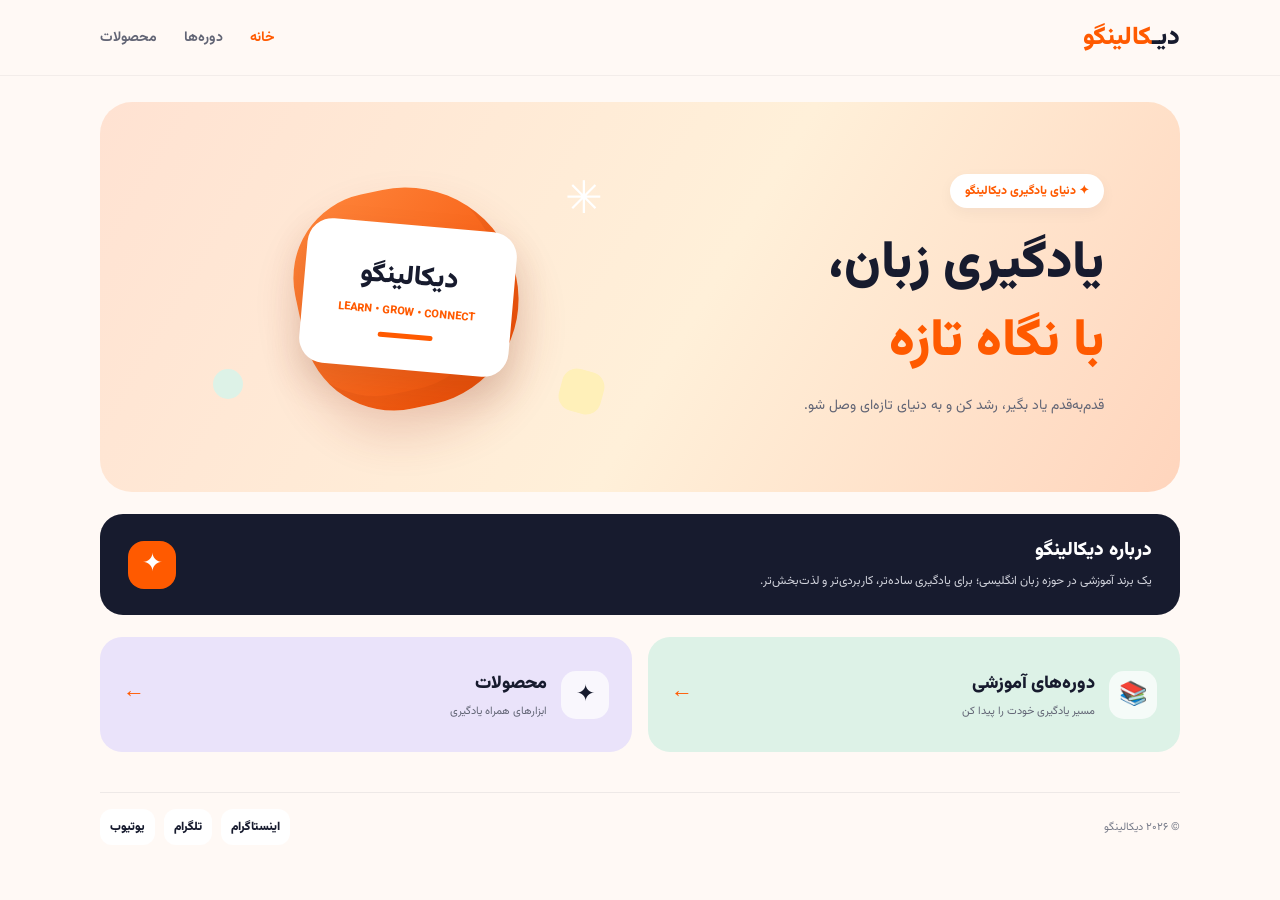
==== commit ecc7e4d4: "Add files via upload" ====
--- a/index.html
+++ b/index.html
@@ -1,245 +1,126 @@
 <!DOCTYPE html>
 <html lang="fa" dir="rtl">
 <head>
-  <meta charset="UTF-8" />
-  <meta name="viewport" content="width=device-width, initial-scale=1.0" />
-  <title>دیکالینگو</title>
-  <meta name="description" content="دیکالینگو، برند مستقل آموزش زبان انگلیسی. دوره‌ها، منابع و محصولات آموزشی." />
-  <meta name="theme-color" content="#FFF9F5" />
-
-  <!-- پروفایل سایت -->
-  <link rel="icon" type="image/jpeg" href="assets/images/InShot_20261015_233634057.jpg" />
-  <link rel="apple-touch-icon" href="assets/images/InShot_20261015_233634057.jpg" />
-  <meta property="og:image" content="assets/images/InShot_20261015_233634057.jpg" />
-  <meta property="og:image:alt" content="دیکالینگو" />
-  <meta name="twitter:card" content="summary" />
-  <meta name="twitter:image" content="assets/images/InShot_20261015_233634057.jpg" />
-
-  <link rel="preconnect" href="https://fonts.googleapis.com" />
-  <link rel="preconnect" href="https://fonts.gstatic.com" crossorigin />
-  <link href="https://fonts.googleapis.com/css2?family=Vazirmatn:wght@300;400;500;600;700;800&display=swap" rel="stylesheet" />
-  <link rel="stylesheet" href="assets/css/style.css" />
+<link rel="icon" type="image/jpeg" href="./InShot_20261015_233634057.jpg">
+<link rel="apple-touch-icon" href="./InShot_20261015_233634057.jpg">
+<meta charset="UTF-8">
+<meta name="viewport" content="width=device-width, initial-scale=1.0">
+<meta name="theme-color" content="#FFF9F5">
+<title>Dicalingo | دیکالینگو</title>
+<meta name="description" content="دیکالینگو؛ تجربه‌ای تازه در یادگیری زبان انگلیسی">
+<link href="https://fonts.googleapis.com/css2?family=Vazirmatn:wght@300;400;500;600;700;800;900&display=swap" rel="stylesheet">
+<style>
+:root{--orange:#FF5A00;--navy:#171B2E;--cream:#FFF9F5;--peach:#FFE2D2;--mint:#DDF2E7;--lavender:#EAE3FA;--yellow:#FFF0B9;--muted:#777B89}
+*{box-sizing:border-box;margin:0;padding:0}
+html{scroll-behavior:smooth}
+body{font-family:Vazirmatn,sans-serif;background:var(--cream);color:var(--navy);overflow-x:hidden}
+a{text-decoration:none;color:inherit;-webkit-tap-highlight-color:transparent}
+.container{width:min(1080px,92%);margin:auto}
+header{height:76px;display:flex;align-items:center;position:sticky;top:0;z-index:20;background:#fff9f5ed;backdrop-filter:blur(14px);border-bottom:1px solid #171b2e0d}
+.nav{display:flex;align-items:center;justify-content:space-between;gap:15px}
+.logo{font-size:25px;font-weight:900;white-space:nowrap}
+.logo span{color:var(--orange)}
+nav{display:flex;align-items:center;gap:27px;font-size:14px;font-weight:700;color:#626575}
+nav a{transition:.2s}nav a:hover,nav a.active{color:var(--orange)}
+.hero{margin:26px auto 0;min-height:390px;border-radius:32px;background:linear-gradient(120deg,#FFE2D2,#FFF0D9 55%,#FFD5BD);display:grid;grid-template-columns:1fr 1fr;align-items:center;padding:38px 7%;position:relative;overflow:hidden}
+.hero-copy{position:relative;z-index:2}
+.eyebrow{display:inline-block;background:white;border-radius:30px;padding:8px 15px;color:var(--orange);font-size:12px;font-weight:800;box-shadow:0 5px 15px #171b2e0b}
+.hero h1{font-size:clamp(34px,4.5vw,52px);line-height:1.5;font-weight:900;margin:18px 0 10px}
+.hero h1 span{color:var(--orange)}
+.hero-copy p{font-size:14px;color:#626575;line-height:2}
+.hero-art{height:290px;position:relative;display:grid;place-items:center}
+.orb{width:220px;height:220px;border-radius:43% 57% 54% 46%;background:linear-gradient(145deg,#ff873d,#f34b00);position:absolute;box-shadow:inset -15px -18px 0 #a52d001c,0 25px 45px #a73a2530;transform:rotate(-12deg);animation:float 6s ease-in-out infinite}
+.brand-card{position:absolute;width:210px;height:145px;border-radius:25px;background:white;box-shadow:0 18px 35px #71341d25;display:flex;flex-direction:column;align-items:center;justify-content:center;transform:rotate(5deg);animation:float2 5s ease-in-out infinite}
+.brand-card strong{font-size:27px;font-weight:900}
+.brand-card small{color:var(--orange);font-size:11px;font-weight:800;margin-top:5px;direction:ltr}
+.brand-card i{width:55px;height:5px;border-radius:10px;background:var(--orange);margin-top:13px}
+.star{position:absolute;right:8%;top:5%;font-size:45px;color:white}
+.bubble{position:absolute;width:43px;height:43px;border-radius:15px;background:var(--yellow);right:8%;bottom:10%;transform:rotate(15deg)}
+.dot{position:absolute;width:30px;height:30px;border-radius:50%;background:var(--mint);left:8%;bottom:15%}
+.intro{margin:22px auto 0;background:var(--navy);color:white;border-radius:23px;padding:22px 28px;display:flex;align-items:center;justify-content:space-between;gap:18px}
+.intro h2{font-size:19px;font-weight:900;margin-bottom:4px}
+.intro p{font-size:12px;line-height:2;color:#d1d3dc}
+.intro-mark{width:48px;height:48px;border-radius:16px;background:var(--orange);display:grid;place-items:center;font-size:25px;flex-shrink:0}
+.quick-links{display:grid;grid-template-columns:1fr 1fr;gap:16px;margin:22px auto}
+.quick-card{min-height:115px;padding:20px 23px;border-radius:22px;display:flex;align-items:center;gap:14px;transition:.25s}
+.quick-card:hover{transform:translateY(-4px);box-shadow:0 12px 25px #171b2e10}
+.quick-card.courses{background:var(--mint)}
+.quick-card.products{background:var(--lavender)}
+.quick-card h3{font-size:18px;font-weight:900}
+.quick-card p{font-size:11px;color:#626575;margin-top:5px}
+.quick-icon{width:48px;height:48px;border-radius:15px;background:#ffffffb8;display:grid;place-items:center;font-size:23px;flex-shrink:0}
+.arrow{font-size:22px;color:var(--orange);margin-right:auto}
+footer{padding:18px 0 24px}
+.footer-inner{display:flex;align-items:center;justify-content:space-between;gap:15px;border-top:1px solid #171b2e12;padding-top:16px}
+.footer-copy{font-size:11px;color:var(--muted)}
+.socials{display:flex;align-items:center;gap:9px}
+.socials a{width:auto;min-width:36px;height:36px;padding:0 10px;white-space:nowrap;border-radius:12px;background:white;display:grid;place-items:center;color:var(--navy);font-size:12px;font-weight:900;transition:.2s}
+.socials a:hover{background:var(--orange);color:white;transform:translateY(-2px)}
+@keyframes float{50%{transform:translateY(-10px) rotate(-7deg)}}
+@keyframes float2{50%{transform:translateY(-8px) rotate(8deg)}}
+a:focus-visible{outline:3px solid var(--orange);outline-offset:4px}
+@media(max-width:700px){
+ header{height:66px}.logo{font-size:21px}nav{gap:13px;font-size:12px}
+ .hero{grid-template-columns:1fr;text-align:center;padding:28px 6% 12px;min-height:unset;border-radius:25px}
+ .hero h1{font-size:34px;margin:13px 0 7px}.hero-copy p{font-size:12px}
+ .hero-art{height:215px}.orb{width:165px;height:165px}.brand-card{width:165px;height:115px}
+ .brand-card strong{font-size:23px}.brand-card small{font-size:9px}.star{font-size:35px}
+ .intro{padding:17px 19px;border-radius:19px}.intro h2{font-size:16px}.intro p{font-size:11px}
+ .quick-links{gap:10px}.quick-card{padding:14px;min-height:105px;gap:9px}
+ .quick-card h3{font-size:14px}.quick-card p{font-size:10px}.quick-icon{width:38px;height:38px;font-size:19px}
+ .arrow{font-size:17px}
+}
+@media(max-width:360px){.container{width:94%}nav{gap:9px;font-size:11px}.logo{font-size:19px}.quick-card{padding:11px}.quick-card h3{font-size:13px}}
+@media(prefers-reduced-motion:reduce){*,*:before,*:after{animation:none!important;transition:none!important;scroll-behavior:auto!important}}
+</style>
 </head>
 <body>
-  <header class="site-header">
-    <div class="header-inner">
-      <a href="index.html" class="logo" aria-label="دیکالینگو - صفحه اصلی">
-        <span class="logo-mark" aria-hidden="true"></span>
-        <span class="logo-text">Dicalingo</span>
-      </a>
-      <button class="menu-toggle" aria-label="منو" aria-expanded="false" aria-controls="site-nav">
-        <span></span><span></span><span></span>
-      </button>
-      <nav class="site-nav" id="site-nav" aria-label="منوی اصلی">
-        <ul class="nav-list">
-          <li><a href="index.html" class="nav-link active">صفحه اصلی</a></li>
-          <li><a href="courses.html" class="nav-link">دوره‌ها</a></li>
-          <li><a href="products.html" class="nav-link">محصولات</a></li>
-          <li><a href="#about" class="nav-link">درباره ما</a></li>
-        </ul>
-      </nav>
-    </div>
-  </header>
-
-  <main>
-    <section class="hero" aria-label="تصویرسازی خمیری">
-      <svg class="hero-sculpture" viewBox="0 0 600 600" xmlns="http://www.w3.org/2000/svg" role="img" aria-label="مجسمه خمیری نارنجی با کره‌های رنگی">
-        <defs>
-          <radialGradient id="hOrange" cx="35%" cy="30%" r="75%">
-            <stop offset="0%" stop-color="#FFD0AC"/>
-            <stop offset="35%" stop-color="#FF7A2E"/>
-            <stop offset="80%" stop-color="#FF5A00"/>
-            <stop offset="100%" stop-color="#8E2D00"/>
-          </radialGradient>
-          <radialGradient id="hNavy" cx="35%" cy="30%" r="78%">
-            <stop offset="0%" stop-color="#5A6188"/>
-            <stop offset="50%" stop-color="#252B45"/>
-            <stop offset="100%" stop-color="#080B15"/>
-          </radialGradient>
-          <radialGradient id="hMint" cx="35%" cy="30%" r="72%">
-            <stop offset="0%" stop-color="#F0FFF8"/>
-            <stop offset="45%" stop-color="#B8E8D8"/>
-            <stop offset="100%" stop-color="#5E9C86"/>
-          </radialGradient>
-          <radialGradient id="hYellow" cx="35%" cy="30%" r="72%">
-            <stop offset="0%" stop-color="#FFFEF0"/>
-            <stop offset="50%" stop-color="#FFE9A8"/>
-            <stop offset="100%" stop-color="#C2A050"/>
-          </radialGradient>
-          <radialGradient id="hLilac" cx="35%" cy="30%" r="72%">
-            <stop offset="0%" stop-color="#F8F2FF"/>
-            <stop offset="50%" stop-color="#C7B8E8"/>
-            <stop offset="100%" stop-color="#7F6DAF"/>
-          </radialGradient>
-          <filter id="blurShadow" x="-50%" y="-50%" width="200%" height="200%">
-            <feGaussianBlur stdDeviation="14"/>
-          </filter>
-          <filter id="claySoft" x="-30%" y="-30%" width="160%" height="160%">
-            <feGaussianBlur stdDeviation="0.9"/>
-          </filter>
-        </defs>
-
-        <ellipse cx="300" cy="545" rx="215" ry="22" fill="#171B2E" opacity="0.18" filter="url(#blurShadow)"/>
-
-        <circle cx="300" cy="330" r="175" fill="url(#hOrange)"/>
-        <ellipse cx="232" cy="248" rx="58" ry="34" fill="#FFFFFF" opacity="0.5" transform="rotate(-25 232 248)" filter="url(#claySoft)"/>
-        <ellipse cx="378" cy="418" rx="65" ry="30" fill="#FFFFFF" opacity="0.08" transform="rotate(-30 378 418)" filter="url(#claySoft)"/>
-
-        <g class="float-slow">
-          <ellipse cx="478" cy="188" rx="58" ry="14" fill="#171B2E" opacity="0.12" filter="url(#blurShadow)"/>
-          <circle cx="475" cy="180" r="55" fill="url(#hNavy)"/>
-          <ellipse cx="456" cy="161" rx="19" ry="12" fill="#FFFFFF" opacity="0.32" transform="rotate(-25 456 161)" filter="url(#claySoft)"/>
-        </g>
-
-        <g class="float-medium">
-          <ellipse cx="142" cy="458" rx="48" ry="11" fill="#171B2E" opacity="0.12" filter="url(#blurShadow)"/>
-          <circle cx="140" cy="450" r="45" fill="url(#hMint)"/>
-          <ellipse cx="124" cy="434" rx="15" ry="9" fill="#FFFFFF" opacity="0.42" transform="rotate(-25 124 434)" filter="url(#claySoft)"/>
-        </g>
-
-        <g class="float-fast">
-          <ellipse cx="122" cy="198" rx="40" ry="10" fill="#171B2E" opacity="0.1" filter="url(#blurShadow)"/>
-          <circle cx="120" cy="190" r="38" fill="url(#hYellow)"/>
-          <ellipse cx="107" cy="176" rx="13" ry="8" fill="#FFFFFF" opacity="0.55" transform="rotate(-25 107 176)" filter="url(#claySoft)"/>
-        </g>
-
-        <g class="float-slow">
-          <ellipse cx="502" cy="458" rx="34" ry="9" fill="#171B2E" opacity="0.1" filter="url(#blurShadow)"/>
-          <circle cx="500" cy="450" r="32" fill="url(#hLilac)"/>
-          <ellipse cx="489" cy="439" rx="11" ry="6" fill="#FFFFFF" opacity="0.48" transform="rotate(-25 489 439)" filter="url(#claySoft)"/>
-        </g>
-      </svg>
-    </section>
-
-    <section class="portals" aria-label="بخش‌های سایت">
-      <a href="courses.html" class="portal-card">
-        <div class="portal-art">
-          <svg viewBox="0 0 200 200" xmlns="http://www.w3.org/2000/svg" aria-hidden="true">
-            <defs>
-              <radialGradient id="pBookG" cx="30%" cy="25%" r="80%">
-                <stop offset="0%" stop-color="#FFD0AC"/>
-                <stop offset="45%" stop-color="#FF7A2E"/>
-                <stop offset="100%" stop-color="#9A3300"/>
-              </radialGradient>
-              <filter id="pBookSh" x="-40%" y="-40%" width="180%" height="180%"><feGaussianBlur stdDeviation="6"/></filter>
-            </defs>
-            <ellipse cx="100" cy="172" rx="72" ry="9" fill="#171B2E" opacity="0.18" filter="url(#pBookSh)"/>
-            <rect x="42" y="52" width="116" height="108" rx="14" fill="url(#pBookG)"/>
-            <rect x="42" y="52" width="14" height="108" rx="7" fill="#7A2800" opacity="0.55"/>
-            <ellipse cx="95" cy="80" rx="42" ry="15" fill="#FFFFFF" opacity="0.4" filter="url(#pBookSh)"/>
-            <rect x="72" y="106" width="66" height="7" rx="3.5" fill="#FFFFFF" opacity="0.55"/>
-            <rect x="72" y="122" width="46" height="6" rx="3" fill="#FFFFFF" opacity="0.35"/>
-          </svg>
-        </div>
-        <h3 class="portal-title">دوره‌ها</h3>
-      </a>
-
-      <a href="products.html" class="portal-card">
-        <div class="portal-art">
-          <svg viewBox="0 0 200 200" xmlns="http://www.w3.org/2000/svg" aria-hidden="true">
-            <defs>
-              <radialGradient id="pCardG" cx="30%" cy="25%" r="80%">
-                <stop offset="0%" stop-color="#FFFEF0"/>
-                <stop offset="50%" stop-color="#FFE9A8"/>
-                <stop offset="100%" stop-color="#C2A050"/>
-              </radialGradient>
-              <radialGradient id="pCardG2" cx="30%" cy="25%" r="80%">
-                <stop offset="0%" stop-color="#F0FFF8"/>
-                <stop offset="50%" stop-color="#B8E8D8"/>
-                <stop offset="100%" stop-color="#5E9C86"/>
-              </radialGradient>
-              <filter id="pCardSh" x="-40%" y="-40%" width="180%" height="180%"><feGaussianBlur stdDeviation="6"/></filter>
-            </defs>
-            <ellipse cx="100" cy="172" rx="76" ry="9" fill="#171B2E" opacity="0.18" filter="url(#pCardSh)"/>
-            <rect x="46" y="112" width="108" height="52" rx="12" fill="url(#pCardG)" transform="rotate(-4 100 138)"/>
-            <rect x="52" y="76" width="108" height="52" rx="12" fill="url(#pCardG2)" transform="rotate(2 106 102)"/>
-            <rect x="58" y="42" width="108" height="52" rx="12" fill="url(#pCardG)"/>
-            <ellipse cx="90" cy="58" rx="30" ry="10" fill="#FFFFFF" opacity="0.5" filter="url(#pCardSh)"/>
-            <rect x="76" y="70" width="48" height="5" rx="2.5" fill="#FFFFFF" opacity="0.5"/>
-          </svg>
-        </div>
-        <h3 class="portal-title">محصولات</h3>
-      </a>
-
-      <a href="#about" class="portal-card">
-        <div class="portal-art">
-          <svg viewBox="0 0 200 200" xmlns="http://www.w3.org/2000/svg" aria-hidden="true">
-            <defs>
-              <radialGradient id="pAboutG" cx="35%" cy="30%" r="78%">
-                <stop offset="0%" stop-color="#5A6188"/>
-                <stop offset="55%" stop-color="#252B45"/>
-                <stop offset="100%" stop-color="#080B15"/>
-              </radialGradient>
-              <radialGradient id="pAboutO" cx="35%" cy="30%" r="75%">
-                <stop offset="0%" stop-color="#FFD0AC"/>
-                <stop offset="50%" stop-color="#FF7A2E"/>
-                <stop offset="100%" stop-color="#8E2D00"/>
-              </radialGradient>
-              <filter id="pAboutSh" x="-40%" y="-40%" width="180%" height="180%"><feGaussianBlur stdDeviation="7"/></filter>
-            </defs>
-            <ellipse cx="100" cy="172" rx="74" ry="9" fill="#171B2E" opacity="0.18" filter="url(#pAboutSh)"/>
-            <circle cx="100" cy="112" r="62" fill="url(#pAboutG)"/>
-            <ellipse cx="80" cy="88" rx="20" ry="12" fill="#FFFFFF" opacity="0.35" filter="url(#pAboutSh)"/>
-            <circle cx="140" cy="70" r="26" fill="url(#pAboutO)"/>
-            <ellipse cx="132" cy="62" rx="8" ry="5" fill="#FFFFFF" opacity="0.5" filter="url(#pAboutSh)"/>
-          </svg>
-        </div>
-        <h3 class="portal-title">درباره دیکالینگو</h3>
-      </a>
-    </section>
-
-    <section id="about" class="about-section" aria-labelledby="about-title">
-      <div class="about-inner">
-        <div class="about-art" aria-hidden="true">
-          <svg viewBox="0 0 260 260" xmlns="http://www.w3.org/2000/svg">
-            <defs>
-              <radialGradient id="aO" cx="35%" cy="30%" r="75%">
-                <stop offset="0%" stop-color="#FFD0AC"/>
-                <stop offset="45%" stop-color="#FF7A2E"/>
-                <stop offset="100%" stop-color="#8E2D00"/>
-              </radialGradient>
-              <radialGradient id="aM" cx="35%" cy="30%" r="72%">
-                <stop offset="0%" stop-color="#F0FFF8"/>
-                <stop offset="50%" stop-color="#B8E8D8"/>
-                <stop offset="100%" stop-color="#5E9C86"/>
-              </radialGradient>
-              <filter id="aSh" x="-40%" y="-40%" width="180%" height="180%"><feGaussianBlur stdDeviation="10"/></filter>
-            </defs>
-            <ellipse cx="130" cy="230" rx="105" ry="12" fill="#171B2E" opacity="0.16" filter="url(#aSh)"/>
-            <circle cx="130" cy="150" r="86" fill="url(#aO)"/>
-            <ellipse cx="98" cy="118" rx="26" ry="16" fill="#FFFFFF" opacity="0.5" filter="url(#aSh)"/>
-            <circle cx="200" cy="90" r="34" fill="url(#aM)"/>
-            <ellipse cx="190" cy="80" rx="11" ry="7" fill="#FFFFFF" opacity="0.5" filter="url(#aSh)"/>
-          </svg>
-        </div>
-        <div class="about-content">
-          <h2 id="about-title" class="section-title">درباره دیکالینگو</h2>
-          <p class="about-text">
-            دیکالینگو یک برند مستقل آموزش زبان انگلیسی است. تمرکز این مجموعه بر طراحی و تولید دوره‌ها، منابع و محصولات مرتبط با یادگیری زبان انگلیسی است.
-          </p>
-          <div class="about-links">
-            <a href="https://t.me/dicalingo" class="social-btn" target="_blank" rel="noopener noreferrer" aria-label="تلگرام دیکالینگو">تلگرام</a>
-            <a href="https://www.youtube.com/@dicalingo" class="social-btn" target="_blank" rel="noopener noreferrer" aria-label="یوتیوب دیکالینگو">یوتیوب</a>
-          </div>
-        </div>
-      </div>
-    </section>
-  </main>
-
-  <footer class="site-footer">
-    <div class="footer-inner">
-      <a href="index.html" class="logo footer-logo" aria-label="دیکالینگو">
-        <span class="logo-mark" aria-hidden="true"></span>
-        <span class="logo-text">Dicalingo</span>
-      </a>
-      <div class="footer-links">
-        <a href="https://t.me/dicalingo" target="_blank" rel="noopener noreferrer" aria-label="تلگرام">تلگرام</a>
-        <a href="https://www.youtube.com/@dicalingo" target="_blank" rel="noopener noreferrer" aria-label="یوتیوب">یوتیوب</a>
-      </div>
-      <p class="footer-copy">© دیکالینگو</p>
-    </div>
-  </footer>
-
-  <script src="assets/js/main.js" defer></script>
+<header>
+ <div class="container nav">
+  <a class="logo" href="index.html">دیـ<span>کالینگو</span></a>
+  <nav aria-label="منوی اصلی">
+   <a class="active" href="index.html">خانه</a>
+   <a href="courses.html">دوره‌ها</a>
+   <a href="products.html">محصولات</a>
+  </nav>
+ </div>
+</header>
+<main class="container">
+ <section class="hero">
+  <div class="hero-copy">
+   <div class="eyebrow">✦ دنیای یادگیری دیکالینگو</div>
+   <h1>یادگیری زبان،<br><span>با نگاه تازه</span></h1>
+   <p>قدم‌به‌قدم یاد بگیر، رشد کن و به دنیای تازه‌ای وصل شو.</p>
+  </div>
+  <div class="hero-art" aria-hidden="true">
+   <div class="orb"></div><div class="star">✳</div><div class="dot"></div><div class="bubble"></div>
+   <div class="brand-card"><strong>دیکالینگو</strong><small>LEARN • GROW • CONNECT</small><i></i></div>
+  </div>
+ </section>
+ <section class="intro">
+  <div><h2>درباره دیکالینگو</h2><p>یک برند آموزشی در حوزه زبان انگلیسی؛ برای یادگیری ساده‌تر، کاربردی‌تر و لذت‌بخش‌تر.</p></div>
+  <div class="intro-mark">✦</div>
+ </section>
+ <section class="quick-links">
+  <a class="quick-card courses" href="courses.html">
+   <div class="quick-icon">📚</div>
+   <div><h3>دوره‌های آموزشی</h3><p>مسیر یادگیری خودت را پیدا کن</p></div>
+   <span class="arrow">←</span>
+  </a>
+  <a class="quick-card products" href="products.html">
+   <div class="quick-icon">✦</div>
+   <div><h3>محصولات</h3><p>ابزارهای همراه یادگیری</p></div>
+   <span class="arrow">←</span>
+  </a>
+ </section>
+</main>
+<footer><div class="container footer-inner">
+ <div class="footer-copy">© ۲۰۲۶ دیکالینگو</div>
+ <div class="socials">
+  <a href="https://instagram.com/dicalingo" target="_blank" rel="noopener noreferrer" aria-label="اینستاگرام">اینستاگرام</a>
+  <a href="https://t.me/dicalingo" target="_blank" rel="noopener noreferrer" aria-label="تلگرام">تلگرام</a>
+  <a href="https://www.youtube.com/@dicalingo" target="_blank" rel="noopener noreferrer" aria-label="یوتیوب">یوتیوب</a>
+ </div>
+</div></footer>
 </body>
 </html>
